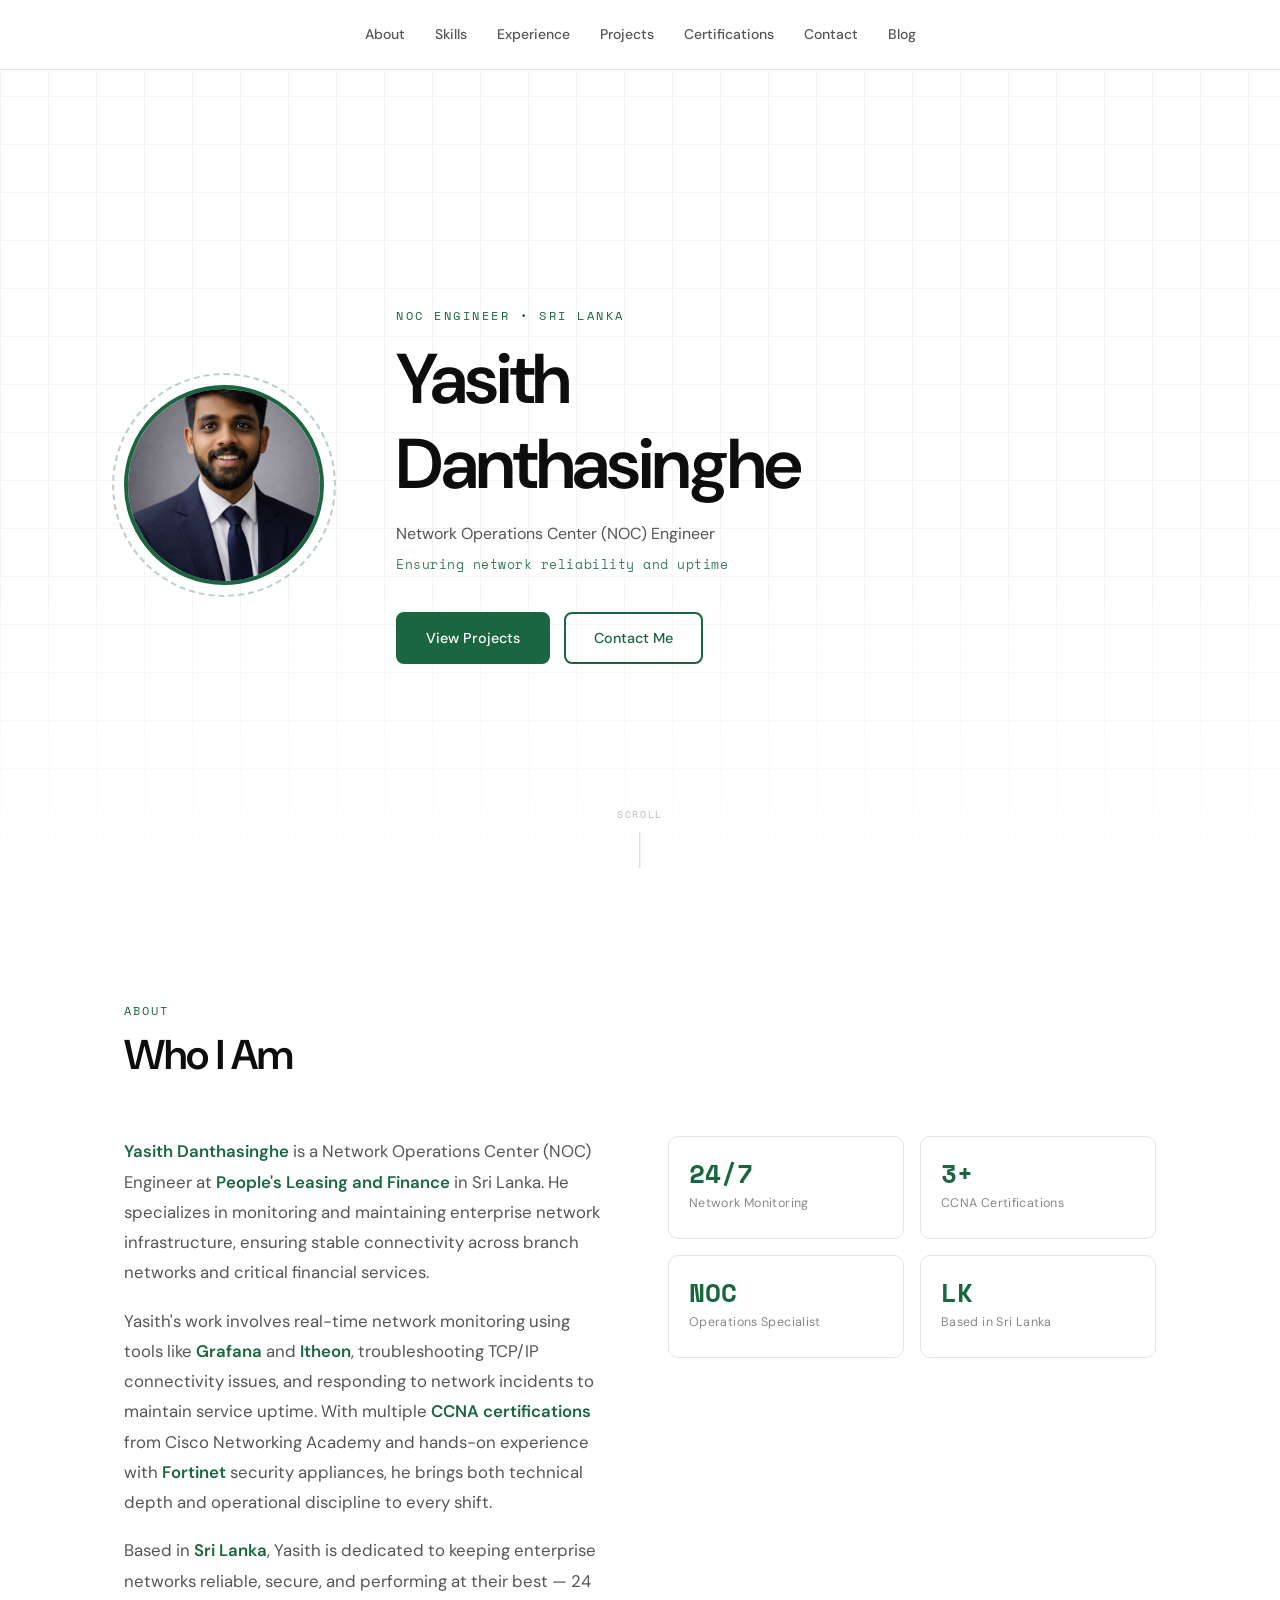
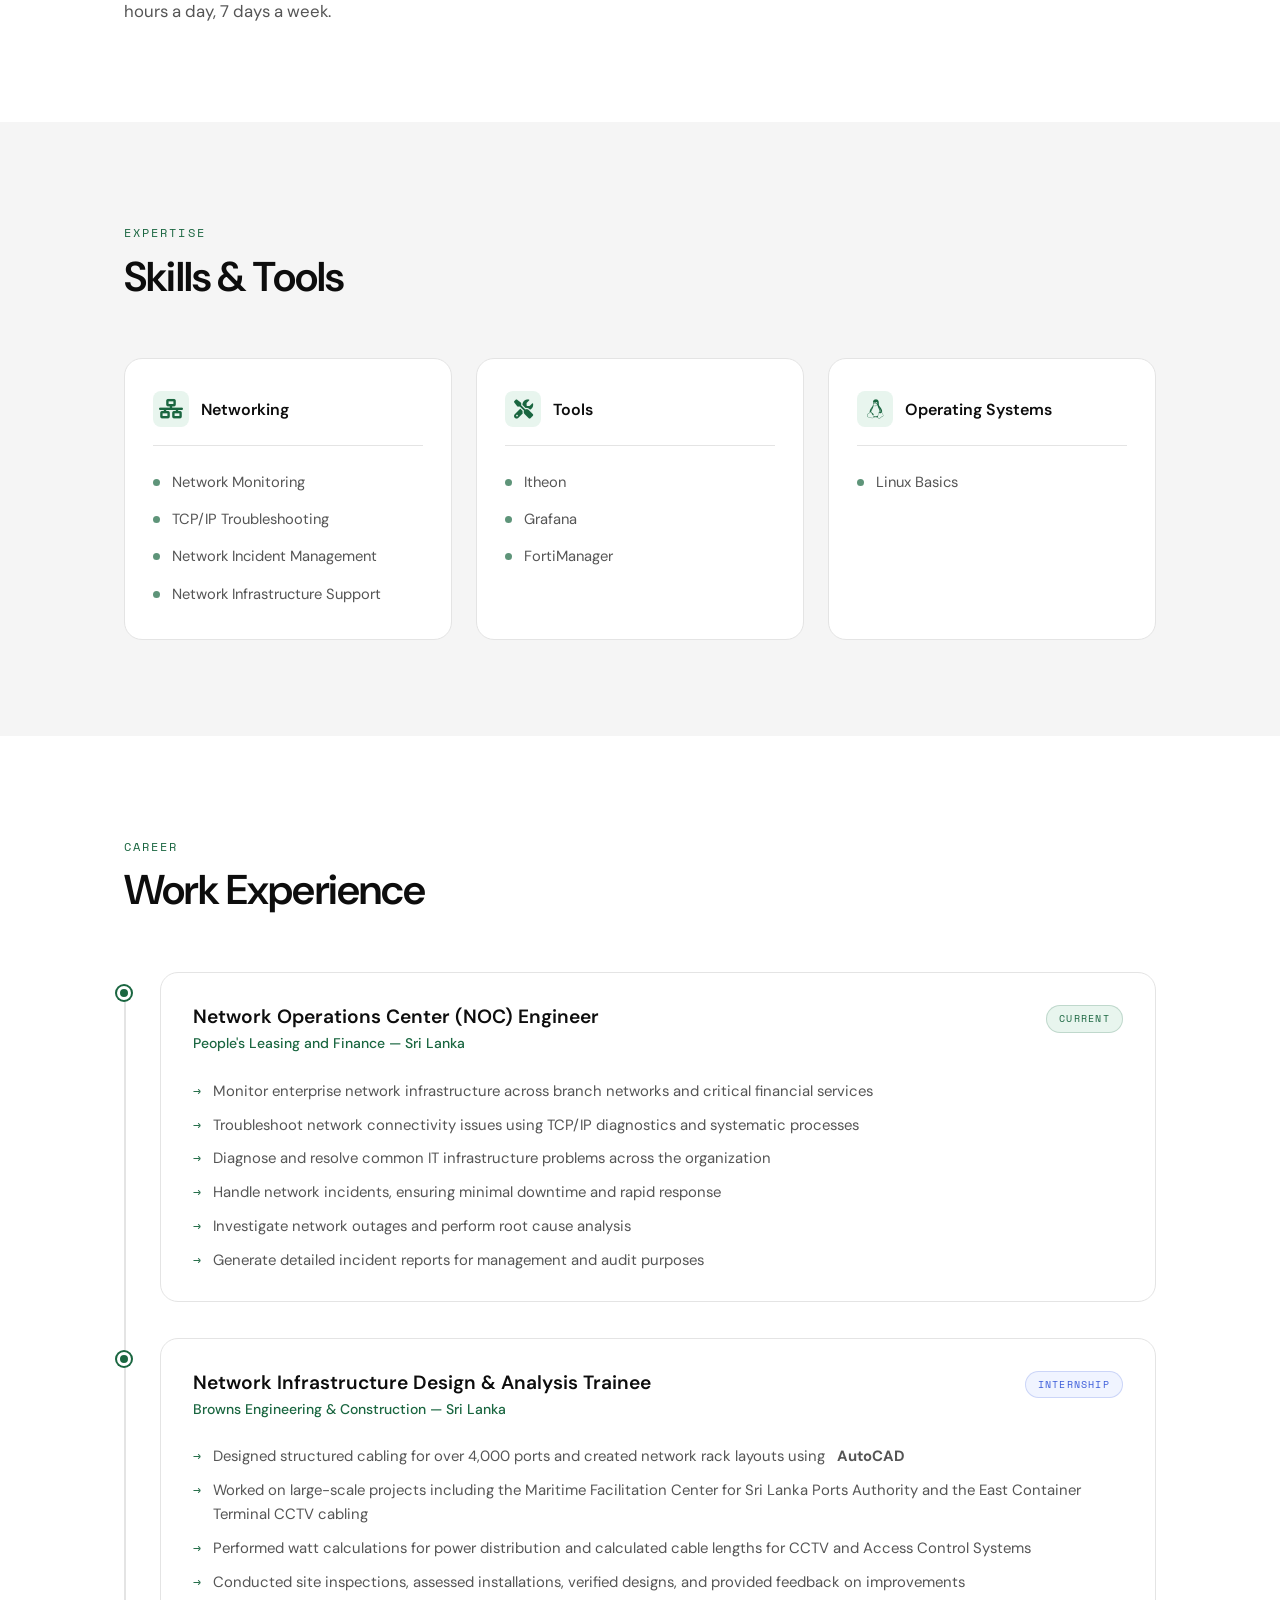
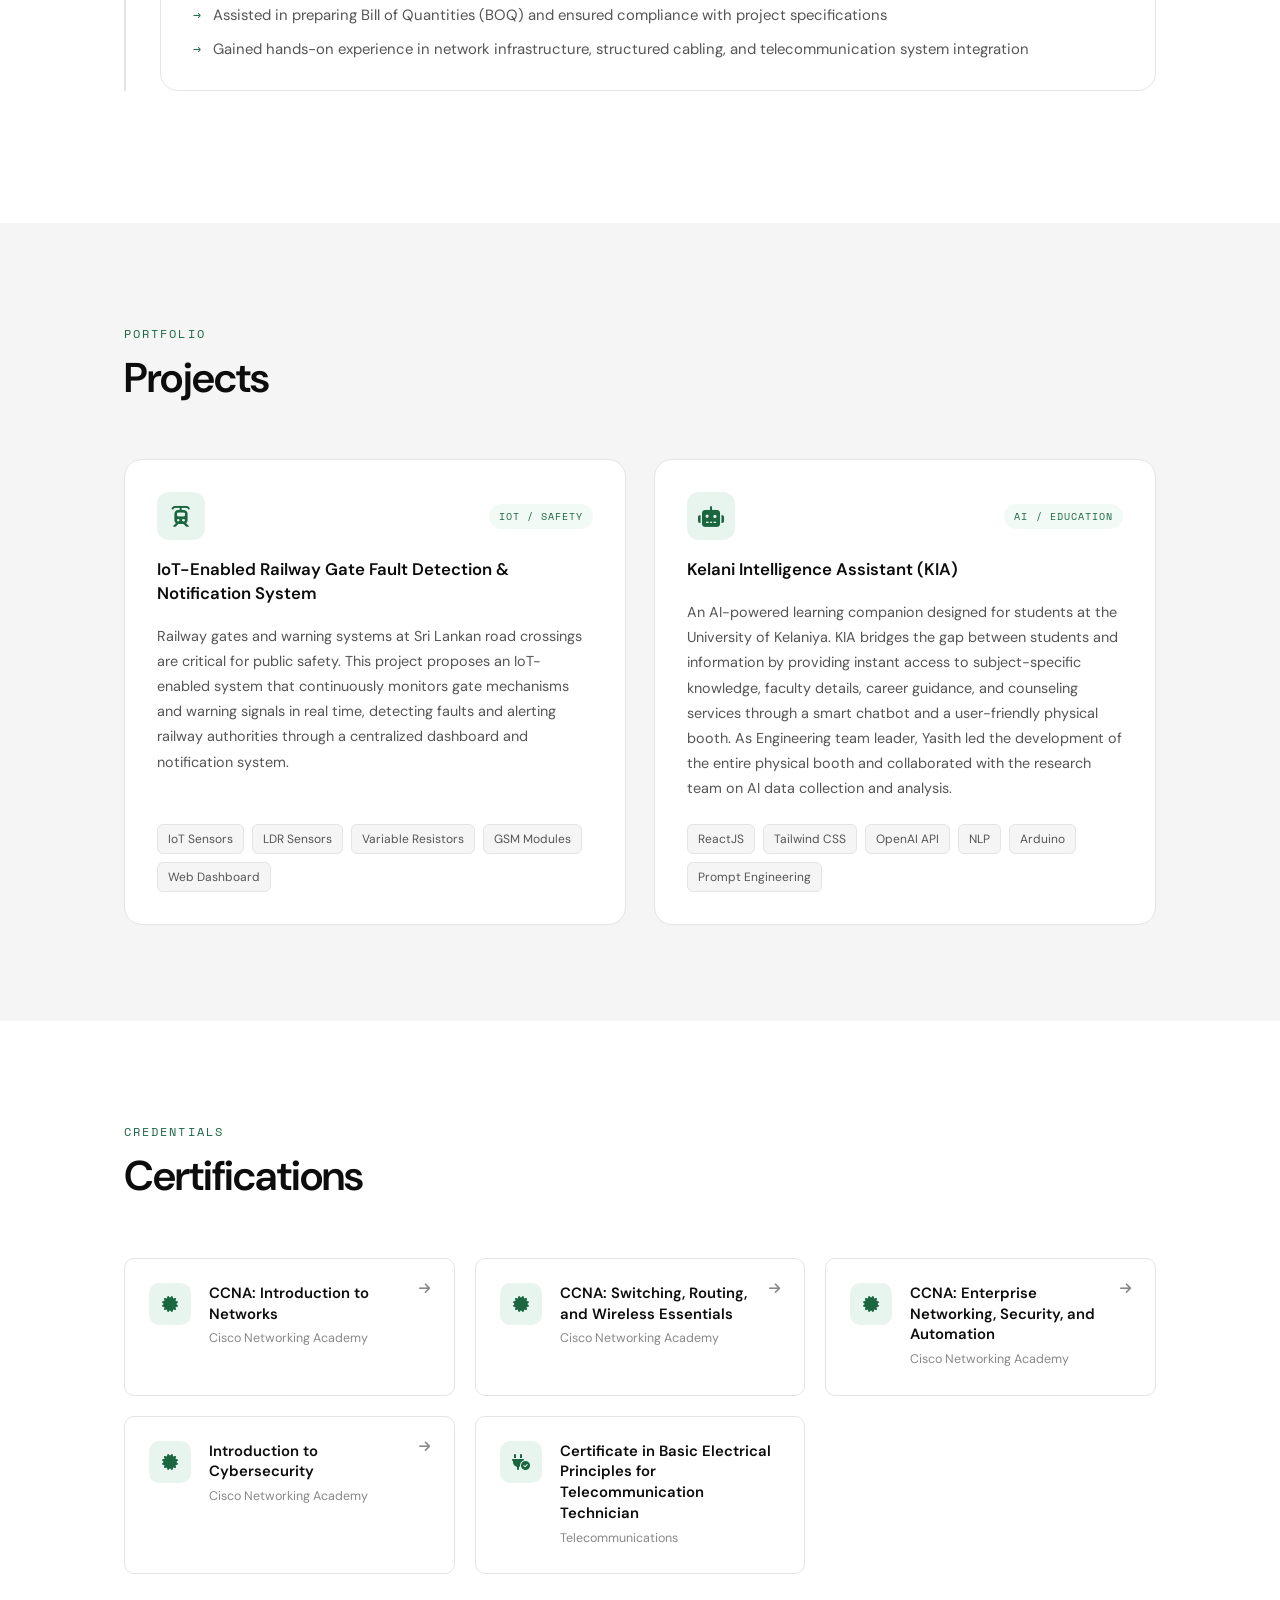
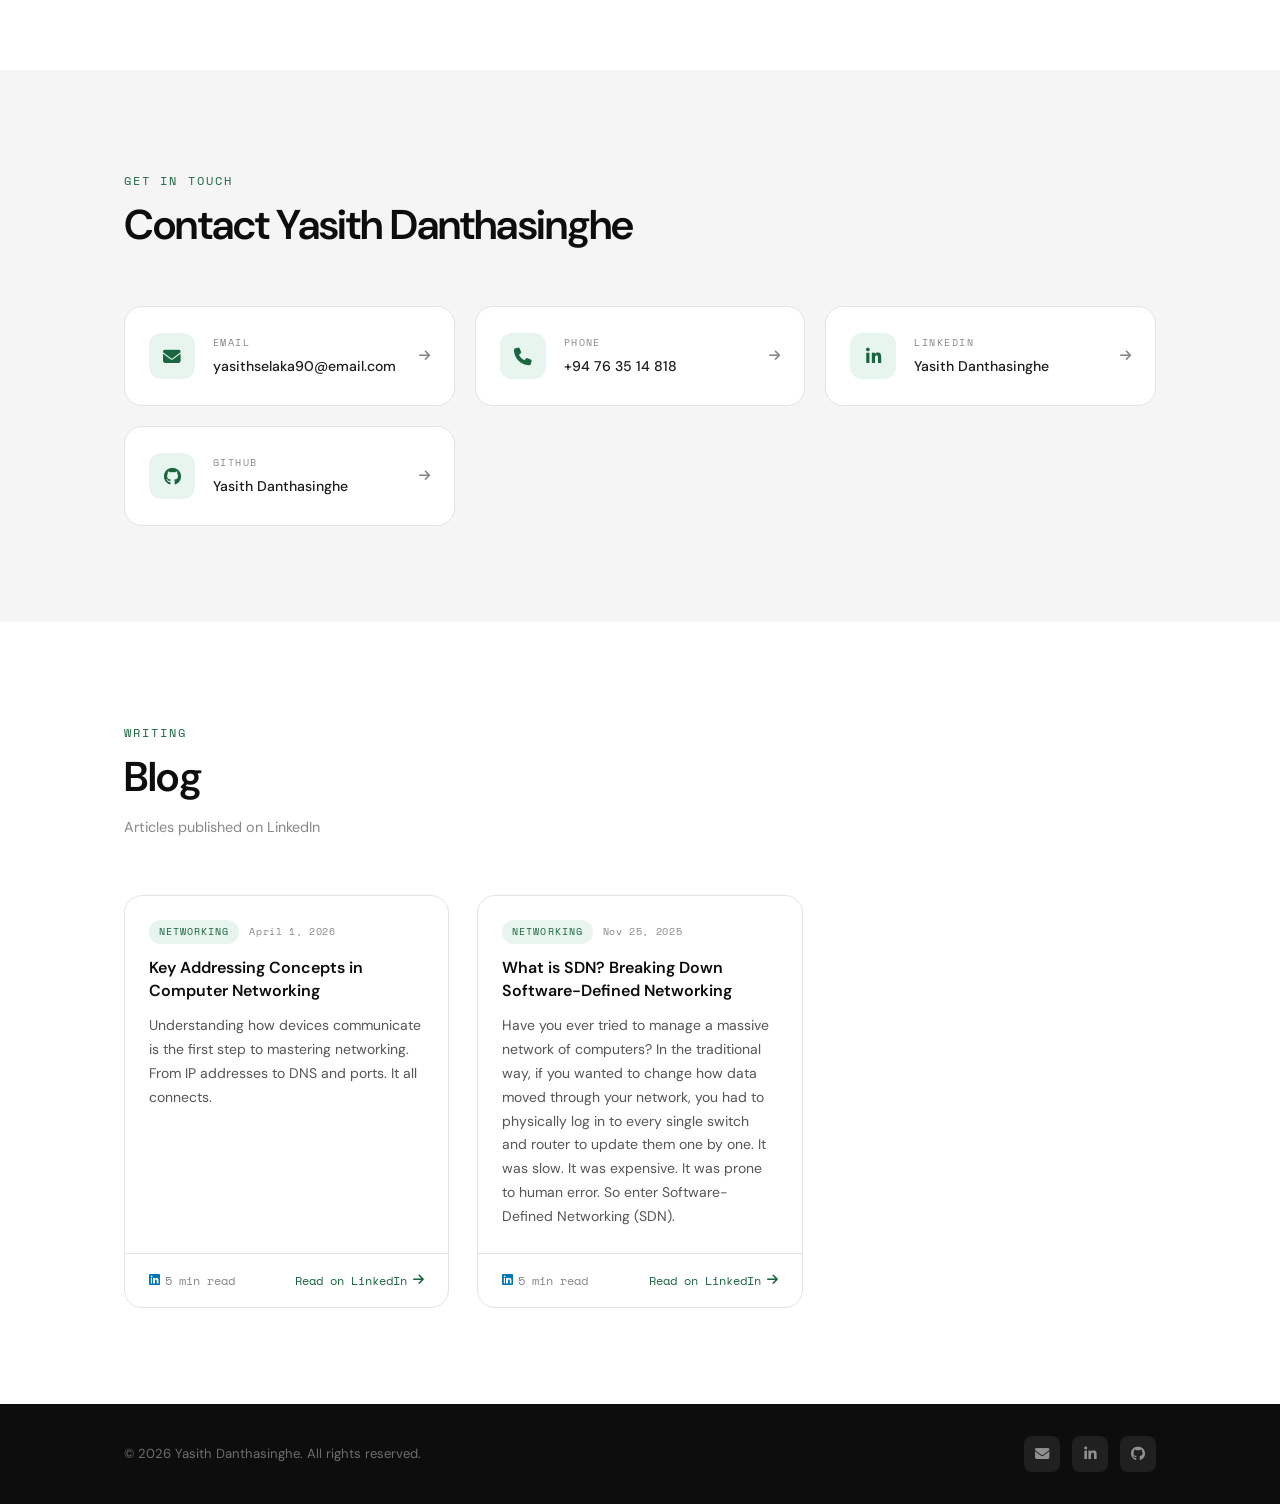
==== index.html @ 3c7b5439 "Replace 'Fortinet' with 'FortiManager' in skill list" ====
<!DOCTYPE html>
<html lang="en">
<head>
  <meta charset="UTF-8" />
  <meta name="viewport" content="width=device-width, initial-scale=1.0" />
  <meta name="google-site-verification" content="DJZF4s5Wu9-MizoAoPw1DQPqTlMhdCPsQecbFHJ7RY8" />

  <!-- ===================== PRIMARY SEO ===================== -->
  <title>Yasith Danthasinghe | NOC Engineer Sri Lanka | Network Operations Specialist</title>
  <meta name="description" content="Yasith Danthasinghe is a Network Operations Center (NOC) Engineer at People's Leasing and Finance, Sri Lanka. Specializing in network monitoring, TCP/IP troubleshooting, Fortinet, Grafana, and CCNA-certified infrastructure support." />
  <meta name="keywords" content="Yasith Danthasinghe, NOC Engineer Sri Lanka, Network Operations Center Engineer, Network Monitoring Sri Lanka, People's Leasing NOC, CCNA Engineer Sri Lanka, Yasith Selaka, Network Troubleshooting, Grafana Fortinet Engineer" />
  <meta name="author" content="Yasith Danthasinghe" />
  <meta name="robots" content="index, follow, max-snippet:-1, max-image-preview:large, max-video-preview:-1" />
  <meta name="googlebot" content="index, follow" />
  <meta name="geo.region" content="LK" />
  <meta name="geo.placename" content="Sri Lanka" />
  <meta name="language" content="English" />

  <!-- Canonical URL -->
  <link rel="canonical" href="https://yasithdanthasinghe.github.io/" />

  <!-- ===================== OPEN GRAPH ===================== -->
  <meta property="og:type" content="profile" />
  <meta property="og:title" content="Yasith Danthasinghe | NOC Engineer Sri Lanka" />
  <meta property="og:description" content="Portfolio of Yasith Danthasinghe — Network Operations Center Engineer at People's Leasing and Finance, Sri Lanka. CCNA certified, specializing in network monitoring, incident management, and infrastructure reliability." />
  <meta property="og:url" content="https://yasithdanthasinghe.github.io/" />
  <meta property="og:image" content="https://yasithdanthasinghe.github.io/preview.png" />
  <meta property="og:image:width" content="1200" />
  <meta property="og:image:height" content="630" />
  <meta property="og:image:alt" content="Yasith Danthasinghe - NOC Engineer Portfolio" />
  <meta property="og:site_name" content="Yasith Danthasinghe Portfolio" />
  <meta property="og:locale" content="en_US" />
  <meta property="profile:first_name" content="Yasith" />
  <meta property="profile:last_name" content="Danthasinghe" />

  <!-- ===================== TWITTER CARD ===================== -->
  <meta name="twitter:card" content="summary_large_image" />
  <meta name="twitter:title" content="Yasith Danthasinghe | NOC Engineer Sri Lanka" />
  <meta name="twitter:description" content="Network Operations Center Engineer at People's Leasing and Finance, Sri Lanka. CCNA certified. Specializing in network monitoring and infrastructure reliability." />
  <meta name="twitter:image" content="https://yasithdanthasinghe.github.io/preview.png" />

  <!-- ===================== STRUCTURED DATA (JSON-LD) ===================== -->
  <script type="application/ld+json">
  {
    "@context": "https://schema.org",
    "@type": "Person",
    "name": "Yasith Danthasinghe",
    "alternateName": "Yasith Selaka",
    "url": "https://yasithdanthasinghe.github.io/",
    "image": "https://yasithdanthasinghe.github.io/photo.jpg",
    "jobTitle": "Network Operations Center (NOC) Engineer",
    "worksFor": {
      "@type": "Organization",
      "name": "People's Leasing and Finance",
      "url": "https://www.plc.lk"
    },
    "alumniOf": {
      "@type": "Organization",
      "name": "Cisco Networking Academy"
    },
    "address": {
      "@type": "PostalAddress",
      "addressCountry": "LK",
      "addressRegion": "Sri Lanka"
    },
    "sameAs": [
      "https://linkedin.com/in/yasithdanthasinghe",
      "https://github.com/YasithDanthasinghe"
    ],
    "knowsAbout": [
      "Network Monitoring",
      "TCP/IP Troubleshooting",
      "Network Incident Management",
      "Network Infrastructure Support",
      "Grafana",
      "Fortinet",
      "Itheon",
      "Linux",
      "CCNA"
    ],
    "description": "Yasith Danthasinghe is a Network Operations Center (NOC) Engineer at People's Leasing and Finance in Sri Lanka, specializing in enterprise network monitoring, troubleshooting, and infrastructure reliability.",
    "email": "yasithselaka90@email.com"
  }
  </script>

  <script type="application/ld+json">
  {
    "@context": "https://schema.org",
    "@type": "WebSite",
    "name": "Yasith Danthasinghe | NOC Engineer",
    "url": "https://yasithdanthasinghe.github.io/",
    "description": "Personal portfolio of Yasith Danthasinghe, a Network Operations Center Engineer in Sri Lanka.",
    "author": {
      "@type": "Person",
      "name": "Yasith Danthasinghe"
    }
  }
  </script>

  <script type="application/ld+json">
  {
    "@context": "https://schema.org",
    "@type": "BreadcrumbList",
    "itemListElement": [
      { "@type": "ListItem", "position": 1, "name": "Home",    "item": "https://yasithdanthasinghe.github.io/" },
      { "@type": "ListItem", "position": 2, "name": "About",   "item": "https://yasithdanthasinghe.github.io/#about" },
      { "@type": "ListItem", "position": 3, "name": "Projects","item": "https://yasithdanthasinghe.github.io/#projects" },
      { "@type": "ListItem", "position": 4, "name": "Contact", "item": "https://yasithdanthasinghe.github.io/#contact" }
    ]
  }
  </script>

  <!-- Sitemap reference -->
  <link rel="sitemap" type="application/xml" href="/sitemap.xml" />

  <!-- Fonts -->
  <link rel="preconnect" href="https://fonts.googleapis.com" />
  <link rel="preconnect" href="https://fonts.gstatic.com" crossorigin />
  <link href="https://fonts.googleapis.com/css2?family=DM+Sans:wght@300;400;500;600&family=Space+Mono:wght@400;700&display=swap" rel="stylesheet" />

  <!-- Icons -->
  <link rel="stylesheet" href="https://cdnjs.cloudflare.com/ajax/libs/font-awesome/6.5.0/css/all.min.css" />

  <link rel="stylesheet" href="style.css" />
</head>
<body>

  <!-- ===== NAVIGATION ===== -->
  <header class="navbar" id="navbar" role="banner">
    <nav class="nav-container" aria-label="Main navigation">
      <button class="nav-toggle" id="navToggle" aria-label="Toggle navigation menu" aria-expanded="false">
        <span></span><span></span><span></span>
      </button>
      <ul class="nav-links" id="navLinks" role="list">
        <li><a href="#about">About</a></li>
        <li><a href="#skills">Skills</a></li>
        <li><a href="#experience">Experience</a></li>
        <li><a href="#projects">Projects</a></li>
        <li><a href="#certifications">Certifications</a></li>
        <li><a href="#contact">Contact</a></li>
        <li><a href="blog/index.html">Blog</a></li>
      </ul>
    </nav>
  </header>

  <main>

    <!-- ===== HERO SECTION ===== -->
    <section id="home" class="hero" aria-label="Introduction">
      <div class="hero-bg-grid" aria-hidden="true"></div>
      <div class="hero-container">
        <div class="hero-photo-wrap">
          <div class="hero-photo">
            <img src="image.jpg" alt="Yasith Danthasinghe NOC Engineer Sri Lanka" />
          </div>
          <div class="hero-photo-ring" aria-hidden="true"></div>
        </div>
        <div class="hero-content">
          <p class="hero-label">NOC Engineer &bull; Sri Lanka</p>
          <h1 class="hero-name">Yasith<br/>Danthasinghe</h1>
          <p class="hero-title">Network Operations Center (NOC) Engineer</p>
          <p class="hero-tagline">Ensuring network reliability and uptime</p>
          <div class="hero-actions">
            <a href="#projects" class="btn btn-primary">View Projects</a>
            <a href="#contact" class="btn btn-outline">Contact Me</a>
          </div>
        </div>
      </div>
      <div class="hero-scroll-hint" aria-hidden="true">
        <span>Scroll</span>
        <div class="scroll-line"></div>
      </div>
    </section>

    <!-- ===== ABOUT SECTION ===== -->
    <section id="about" class="section about" aria-labelledby="about-heading">
      <div class="container">
        <div class="section-header">
          <span class="section-label">About</span>
          <h2 id="about-heading">Who I Am</h2>
        </div>
        <div class="about-grid">
          <div class="about-text">
            <p>
              <strong>Yasith Danthasinghe</strong> is a Network Operations Center (NOC) Engineer at
              <strong>People's Leasing and Finance</strong> in Sri Lanka. He specializes in
              monitoring and maintaining enterprise network infrastructure, ensuring stable
              connectivity across branch networks and critical financial services.
            </p>
            <p>
              Yasith's work involves real-time network monitoring using tools like
              <strong>Grafana</strong> and <strong>Itheon</strong>, troubleshooting TCP/IP
              connectivity issues, and responding to network incidents to maintain service uptime.
              With multiple <strong>CCNA certifications</strong> from Cisco Networking Academy
              and hands-on experience with <strong>Fortinet</strong> security appliances,
              he brings both technical depth and operational discipline to every shift.
            </p>
            <p>
              Based in <strong>Sri Lanka</strong>, Yasith is dedicated to keeping enterprise
              networks reliable, secure, and performing at their best — 24 hours a day, 7 days a week.
            </p>
          </div>
          <div class="about-stats">
            <div class="stat-card">
              <span class="stat-num">24/7</span>
              <span class="stat-desc">Network Monitoring</span>
            </div>
            <div class="stat-card">
              <span class="stat-num">3+</span>
              <span class="stat-desc">CCNA Certifications</span>
            </div>
            <div class="stat-card">
              <span class="stat-num">NOC</span>
              <span class="stat-desc">Operations Specialist</span>
            </div>
            <div class="stat-card">
              <span class="stat-num">LK</span>
              <span class="stat-desc">Based in Sri Lanka</span>
            </div>
          </div>
        </div>
      </div>
    </section>

    <!-- ===== SKILLS SECTION ===== -->
    <section id="skills" class="section skills alt-bg" aria-labelledby="skills-heading">
      <div class="container">
        <div class="section-header">
          <span class="section-label">Expertise</span>
          <h2 id="skills-heading">Skills &amp; Tools</h2>
        </div>
        <div class="skills-grid">

          <div class="skill-category">
            <div class="skill-category-header">
              <i class="fa-solid fa-network-wired" aria-hidden="true"></i>
              <h3>Networking</h3>
            </div>
            <ul class="skill-list" role="list">
              <li class="skill-item"><span class="skill-dot"></span>Network Monitoring</li>
              <li class="skill-item"><span class="skill-dot"></span>TCP/IP Troubleshooting</li>
              <li class="skill-item"><span class="skill-dot"></span>Network Incident Management</li>
              <li class="skill-item"><span class="skill-dot"></span>Network Infrastructure Support</li>
            </ul>
          </div>

          <div class="skill-category">
            <div class="skill-category-header">
              <i class="fa-solid fa-screwdriver-wrench" aria-hidden="true"></i>
              <h3>Tools</h3>
            </div>
            <ul class="skill-list" role="list">
              <li class="skill-item"><span class="skill-dot"></span>Itheon</li>
              <li class="skill-item"><span class="skill-dot"></span>Grafana</li>
              <li class="skill-item"><span class="skill-dot"></span>FortiManager</li>
            </ul>
          </div>

          <div class="skill-category">
            <div class="skill-category-header">
              <i class="fa-brands fa-linux" aria-hidden="true"></i>
              <h3>Operating Systems</h3>
            </div>
            <ul class="skill-list" role="list">
              <li class="skill-item"><span class="skill-dot"></span>Linux Basics</li>
            </ul>
          </div>

        </div>
      </div>
    </section>

    <!-- ===== EXPERIENCE SECTION ===== -->
    <section id="experience" class="section experience" aria-labelledby="experience-heading">
      <div class="container">
        <div class="section-header">
          <span class="section-label">Career</span>
          <h2 id="experience-heading">Work Experience</h2>
        </div>
        <div class="timeline">
          <div class="timeline-item">
            <div class="timeline-marker" aria-hidden="true"></div>
            <div class="timeline-card">
              <div class="timeline-card-header">
                <div>
                  <h3 class="job-title">Network Operations Center (NOC) Engineer</h3>
                  <p class="job-company">People's Leasing and Finance &mdash; Sri Lanka</p>
                </div>
                <span class="job-badge">Current</span>
              </div>
              <ul class="job-responsibilities" role="list">
                <li>Monitor enterprise network infrastructure across branch networks and critical financial services</li>
                <li>Troubleshoot network connectivity issues using TCP/IP diagnostics and systematic processes</li>
                <li>Diagnose and resolve common IT infrastructure problems across the organization</li>
                <li>Handle network incidents, ensuring minimal downtime and rapid response</li>
                <li>Investigate network outages and perform root cause analysis</li>
                <li>Generate detailed incident reports for management and audit purposes</li>
              </ul>
            </div>
          </div>
          <div class="timeline-item">
            <div class="timeline-marker" aria-hidden="true"></div>
            <div class="timeline-card">
              <div class="timeline-card-header">
                <div>
                  <h3 class="job-title">Network Infrastructure Design &amp; Analysis Trainee</h3>
                  <p class="job-company">Browns Engineering &amp; Construction &mdash; Sri Lanka</p>
                </div>
                <span class="job-badge internship">Internship</span>
              </div>
              <ul class="job-responsibilities" role="list">
                <li>Designed structured cabling for over 4,000 ports and created network rack layouts using <strong>AutoCAD</strong></li>
                <li>Worked on large-scale projects including the Maritime Facilitation Center for Sri Lanka Ports Authority and the East Container Terminal CCTV cabling</li>
                <li>Performed watt calculations for power distribution and calculated cable lengths for CCTV and Access Control Systems</li>
                <li>Conducted site inspections, assessed installations, verified designs, and provided feedback on improvements</li>
                <li>Assisted in preparing Bill of Quantities (BOQ) and ensured compliance with project specifications</li>
                <li>Gained hands-on experience in network infrastructure, structured cabling, and telecommunication system integration</li>
              </ul>
            </div>
          </div>
        </div>
      </div>
    </section>

    <!-- ===== PROJECTS SECTION ===== -->
    <section id="projects" class="section projects alt-bg" aria-labelledby="projects-heading">
      <div class="container">
        <div class="section-header">
          <span class="section-label">Portfolio</span>
          <h2 id="projects-heading">Projects</h2>
        </div>
        <div class="projects-grid">
          <article class="project-card" itemscope itemtype="https://schema.org/SoftwareApplication">
            <div class="project-card-top">
              <div class="project-icon" aria-hidden="true">
                <i class="fa-solid fa-train-tram"></i>
              </div>
              <span class="project-tag">IoT / Safety</span>
            </div>
            <h3 class="project-title" itemprop="name">IoT-Enabled Railway Gate Fault Detection &amp; Notification System</h3>
            <p class="project-desc" itemprop="description">
              Railway gates and warning systems at Sri Lankan road crossings are critical for
              public safety. This project proposes an IoT-enabled system that continuously
              monitors gate mechanisms and warning signals in real time, detecting faults and
              alerting railway authorities through a centralized dashboard and notification system.
            </p>
            <div class="project-tech" aria-label="Technologies used">
              <span class="tech-tag">IoT Sensors</span>
              <span class="tech-tag">LDR Sensors</span>
              <span class="tech-tag">Variable Resistors</span>
              <span class="tech-tag">GSM Modules</span>
              <span class="tech-tag">Web Dashboard</span>
            </div>
          </article>
          <article class="project-card" itemscope itemtype="https://schema.org/SoftwareApplication">
            <div class="project-card-top">
              <div class="project-icon" aria-hidden="true">
                <i class="fa-solid fa-robot"></i>
              </div>
              <span class="project-tag">AI / Education</span>
            </div>
            <h3 class="project-title" itemprop="name">Kelani Intelligence Assistant (KIA)</h3>
            <p class="project-desc" itemprop="description">
              An AI-powered learning companion designed for students at the University of Kelaniya.
              KIA bridges the gap between students and information by providing instant access to
              subject-specific knowledge, faculty details, career guidance, and counseling services
              through a smart chatbot and a user-friendly physical booth. As Engineering team leader,
              Yasith led the development of the entire physical booth and collaborated with the
              research team on AI data collection and analysis.
            </p>
            <div class="project-tech" aria-label="Technologies used">
              <span class="tech-tag">ReactJS</span>
              <span class="tech-tag">Tailwind CSS</span>
              <span class="tech-tag">OpenAI API</span>
              <span class="tech-tag">NLP</span>
              <span class="tech-tag">Arduino</span>
              <span class="tech-tag">Prompt Engineering</span>
            </div>
          </article>
        </div>
      </div>
    </section>

    <!-- ===== CERTIFICATIONS SECTION ===== -->
    <section id="certifications" class="section certifications" aria-labelledby="certs-heading">
      <div class="container">
        <div class="section-header">
          <span class="section-label">Credentials</span>
          <h2 id="certs-heading">Certifications</h2>
        </div>
        <div class="certs-grid">

          <a href="https://www.credly.com/badges/f2543549-0c3b-4dbd-8846-5106a49dfde8/public_url"
             target="_blank" rel="noopener noreferrer"
             class="cert-card"
             aria-label="View CCNA Introduction to Networks certificate on Credly">
            <div class="cert-icon" aria-hidden="true"><i class="fa-solid fa-certificate"></i></div>
            <div class="cert-info">
              <h3>CCNA: Introduction to Networks</h3>
              <p>Cisco Networking Academy</p>
            </div>
            <i class="fa-solid fa-arrow-right contact-arrow" aria-hidden="true"></i>
          </a>

          <a href="https://www.credly.com/badges/aedc6b66-f7c6-40c9-975f-152af2fc146c/public_url"
             target="_blank" rel="noopener noreferrer"
             class="cert-card"
             aria-label="View CCNA Switching Routing certificate on Credly">
            <div class="cert-icon" aria-hidden="true"><i class="fa-solid fa-certificate"></i></div>
            <div class="cert-info">
              <h3>CCNA: Switching, Routing, and Wireless Essentials</h3>
              <p>Cisco Networking Academy</p>
            </div>
            <i class="fa-solid fa-arrow-right contact-arrow" aria-hidden="true"></i>
          </a>

          <a href="https://www.credly.com/badges/9c037777-85a6-4249-bcd4-5fec9af354f9/public_url"
             target="_blank" rel="noopener noreferrer"
             class="cert-card"
             aria-label="View CCNA Enterprise Networking certificate on Credly">
            <div class="cert-icon" aria-hidden="true"><i class="fa-solid fa-certificate"></i></div>
            <div class="cert-info">
              <h3>CCNA: Enterprise Networking, Security, and Automation</h3>
              <p>Cisco Networking Academy</p>
            </div>
            <i class="fa-solid fa-arrow-right contact-arrow" aria-hidden="true"></i>
          </a>

          <a href="https://www.credly.com/badges/5f605790-808b-4507-8ad5-f8ee63a536b7/public_url"
             target="_blank" rel="noopener noreferrer"
             class="cert-card"
             aria-label="View Introduction to Cybersecurity certificate on Credly">
            <div class="cert-icon" aria-hidden="true"><i class="fa-solid fa-certificate"></i></div>
            <div class="cert-info">
              <h3>Introduction to Cybersecurity</h3>
              <p>Cisco Networking Academy</p>
            </div>
            <i class="fa-solid fa-arrow-right contact-arrow" aria-hidden="true"></i>
          </a>

          <div class="cert-card">
            <div class="cert-icon" aria-hidden="true"><i class="fa-solid fa-plug-circle-check"></i></div>
            <div class="cert-info">
              <h3>Certificate in Basic Electrical Principles for Telecommunication Technician</h3>
              <p>Telecommunications</p>
            </div>
          </div>

        </div>
      </div>
    </section>

    <!-- ===== CONTACT SECTION ===== -->
    <section id="contact" class="section contact alt-bg" aria-labelledby="contact-heading">
      <div class="container">
        <div class="section-header">
          <span class="section-label">Get In Touch</span>
          <h2 id="contact-heading">Contact Yasith Danthasinghe</h2>
        </div>
        <div class="contact-grid">

          <a href="mailto:yasithselaka90@email.com" class="contact-card" aria-label="Send email to Yasith Danthasinghe">
            <div class="contact-icon" aria-hidden="true"><i class="fa-solid fa-envelope"></i></div>
            <div class="contact-info">
              <span class="contact-label">Email</span>
              <span class="contact-value">yasithselaka90@email.com</span>
            </div>
            <i class="fa-solid fa-arrow-right contact-arrow" aria-hidden="true"></i>
          </a>

          <a href="tel:+94763514818" class="contact-card" aria-label="Call Yasith Danthasinghe">
            <div class="contact-icon" aria-hidden="true"><i class="fa-solid fa-phone"></i></div>
            <div class="contact-info">
              <span class="contact-label">Phone</span>
              <span class="contact-value">+94 76 35 14 818</span>
            </div>
            <i class="fa-solid fa-arrow-right contact-arrow" aria-hidden="true"></i>
          </a>

          <a href="https://linkedin.com/in/yasithdanthasinghe" target="_blank" rel="noopener noreferrer" class="contact-card" aria-label="Yasith Danthasinghe on LinkedIn">
            <div class="contact-icon" aria-hidden="true"><i class="fa-brands fa-linkedin-in"></i></div>
            <div class="contact-info">
              <span class="contact-label">LinkedIn</span>
              <span class="contact-value">Yasith Danthasinghe</span>
            </div>
            <i class="fa-solid fa-arrow-right contact-arrow" aria-hidden="true"></i>
          </a>

          <a href="https://github.com/YasithDanthasinghe" target="_blank" rel="noopener noreferrer" class="contact-card" aria-label="Yasith Danthasinghe on GitHub">
            <div class="contact-icon" aria-hidden="true"><i class="fa-brands fa-github"></i></div>
            <div class="contact-info">
              <span class="contact-label">GitHub</span>
              <span class="contact-value">Yasith Danthasinghe</span>
            </div>
            <i class="fa-solid fa-arrow-right contact-arrow" aria-hidden="true"></i>
          </a>

        </div>
      </div>
    </section>

    <!-- ===== BLOG SECTION ===== -->
    <section id="blog" class="section blog" aria-labelledby="blog-heading">
      <div class="container">
        <div class="section-header">
          <span class="section-label">Writing</span>
          <h2 id="blog-heading">Blog</h2>
          <p style="margin-top:12px; color:var(--gray-400); font-size:0.9rem;">
            Articles published on LinkedIn
          </p>
        </div>
        <div class="blog-grid" id="blogGrid">
          <div class="blog-loading">
            <i class="fa-solid fa-spinner fa-spin"></i>
            <span>Loading articles...</span>
          </div>
        </div>
      </div>
    </section>

  </main>

  <!-- ===== FOOTER ===== -->
  <footer class="footer" role="contentinfo">
    <div class="footer-container">
      <p class="footer-copy">&copy; 2026 Yasith Danthasinghe. All rights reserved.</p>
      <div class="footer-socials" aria-label="Social media links">
        <a href="mailto:yasithselaka90@email.com" aria-label="Email Yasith"><i class="fa-solid fa-envelope"></i></a>
        <a href="https://linkedin.com/in/yasithdanthasinghe" target="_blank" rel="noopener noreferrer" aria-label="LinkedIn"><i class="fa-brands fa-linkedin-in"></i></a>
        <a href="https://github.com/YasithDanthasinghe" target="_blank" rel="noopener noreferrer" aria-label="GitHub"><i class="fa-brands fa-github"></i></a>
      </div>
    </div>
  </footer>

  <!-- ===== THIS IS THE CRITICAL LINE — DO NOT REMOVE ===== -->
  <script src="script.js"></script>

</body>
</html>
---- style.css ----
/* =============================================
   YASITH DANTHASINGHE — NOC ENGINEER PORTFOLIO
   style.css
   ============================================= */

/* ---- CSS Variables ---- */
:root {
  --green:        #1a6640;
  --green-mid:    #237a4d;
  --green-light:  #e8f5ee;
  --green-xlight: #f2faf5;
  --black:        #0d0d0d;
  --dark:         #1c1c1c;
  --gray-800:     #2e2e2e;
  --gray-600:     #555;
  --gray-400:     #888;
  --gray-200:     #e4e4e4;
  --gray-100:     #f5f5f5;
  --white:        #ffffff;

  --font-body:    'DM Sans', sans-serif;
  --font-mono:    'Space Mono', monospace;

  --nav-h:        70px;
  --radius:       10px;
  --radius-lg:    18px;
  --shadow-sm:    0 2px 10px rgba(0,0,0,.06);
  --shadow-md:    0 6px 28px rgba(0,0,0,.10);
  --shadow-lg:    0 16px 48px rgba(0,0,0,.14);
  --transition:   0.25s cubic-bezier(.4,0,.2,1);
}

/* ---- Reset ---- */
*, *::before, *::after { box-sizing: border-box; margin: 0; padding: 0; }
html { scroll-behavior: smooth; font-size: 16px; }
body {
  font-family: var(--font-body);
  color: var(--dark);
  background: var(--white);
  line-height: 1.7;
  -webkit-font-smoothing: antialiased;
}
img { max-width: 100%; display: block; }
a { text-decoration: none; color: inherit; }
ul { list-style: none; }
button { cursor: pointer; border: none; background: none; font-family: inherit; }

/* ---- Typography ---- */
h1, h2, h3 { line-height: 1.2; font-weight: 600; }
h1 { font-size: clamp(2.6rem, 6vw, 4.4rem); letter-spacing: -0.03em; }
h2 { font-size: clamp(1.8rem, 4vw, 2.6rem); letter-spacing: -0.02em; }
h3 { font-size: 1.1rem; font-weight: 600; }
p  { color: var(--gray-600); }

/* ---- Layout Helpers ---- */
.container {
  max-width: 1080px;
  margin: 0 auto;
  padding: 0 24px;
}

.section {
  padding: 96px 0;
}

.alt-bg {
  background: var(--gray-100);
}

.section-header {
  margin-bottom: 56px;
}

.section-label {
  display: inline-block;
  font-family: var(--font-mono);
  font-size: 0.72rem;
  letter-spacing: 0.18em;
  text-transform: uppercase;
  color: var(--green);
  margin-bottom: 10px;
}

.section-header h2 {
  color: var(--black);
}

/* ============================================
   NAVBAR
   ============================================ */
.navbar {
  position: fixed;
  top: 0; left: 0; right: 0;
  height: var(--nav-h);
  z-index: 1000;
  background: rgba(255,255,255,0.92);
  backdrop-filter: blur(12px);
  -webkit-backdrop-filter: blur(12px);
  border-bottom: 1px solid var(--gray-200);
  transition: box-shadow var(--transition);
}

.navbar.scrolled {
  box-shadow: var(--shadow-md);
}

.nav-container {
  max-width: 1080px;
  margin: 0 auto;
  padding: 0 24px;
  height: 100%;
  display: flex;
  align-items: center;
  justify-content: center;
}

.nav-logo {
  font-family: var(--font-mono);
  font-weight: 700;
  font-size: 1.15rem;
  color: var(--green);
  letter-spacing: 0.06em;
  transition: opacity var(--transition);
}
.nav-logo:hover { opacity: 0.7; }

.nav-links {
  display: flex;
  align-items: center;
  gap: 6px;
}

.nav-links a {
  font-size: 0.875rem;
  font-weight: 500;
  color: var(--gray-600);
  padding: 6px 12px;
  border-radius: 6px;
  transition: color var(--transition), background var(--transition);
  display: flex;
  align-items: center;
  gap: 6px;
}

.nav-links a:hover,
.nav-links a.active {
  color: var(--green);
  background: var(--green-light);
}

.nav-coming-soon {
  opacity: 0.65;
}

.badge {
  font-family: var(--font-mono);
  font-size: 0.6rem;
  padding: 2px 6px;
  border-radius: 20px;
  background: var(--green-light);
  color: var(--green);
  letter-spacing: 0.05em;
}

/* Hamburger */
.nav-toggle {
  display: none;
  flex-direction: column;
  gap: 5px;
  padding: 6px;
}
.nav-toggle span {
  display: block;
  width: 22px;
  height: 2px;
  background: var(--dark);
  border-radius: 2px;
  transition: transform var(--transition), opacity var(--transition);
}
.nav-toggle.open span:nth-child(1) { transform: translateY(7px) rotate(45deg); }
.nav-toggle.open span:nth-child(2) { opacity: 0; }
.nav-toggle.open span:nth-child(3) { transform: translateY(-7px) rotate(-45deg); }

/* ============================================
   HERO SECTION
   ============================================ */
.hero {
  min-height: 100vh;
  display: flex;
  align-items: center;
  justify-content: center;
  padding-top: var(--nav-h);
  position: relative;
  overflow: hidden;
  background: var(--white);
}

/* Subtle grid texture */
.hero-bg-grid {
  position: absolute;
  inset: 0;
  background-image:
    linear-gradient(var(--gray-200) 1px, transparent 1px),
    linear-gradient(90deg, var(--gray-200) 1px, transparent 1px);
  background-size: 48px 48px;
  opacity: 0.4;
  pointer-events: none;
}

/* Fade the grid at the bottom */
.hero-bg-grid::after {
  content: '';
  position: absolute;
  bottom: 0; left: 0; right: 0;
  height: 40%;
  background: linear-gradient(transparent, var(--white));
}

.hero-container {
  max-width: 1080px;
  width: 100%;
  margin: 0 auto;
  padding: 0 24px;
  display: flex;
  align-items: center;
  gap: 72px;
  position: relative;
  z-index: 1;
}

/* Photo */
.hero-photo-wrap {
  flex-shrink: 0;
  position: relative;
  width: 200px;
  height: 200px;
}

.hero-photo {
  width: 200px;
  height: 200px;
  border-radius: 50%;
  overflow: hidden;
  background: var(--green-light);
  border: 4px solid var(--green);
  display: flex;
  align-items: center;
  justify-content: center;
  position: relative;
  z-index: 1;
}

.hero-photo-placeholder {
  font-size: 5rem;
  color: var(--green);
  opacity: 0.45;
}

.hero-photo-ring {
  position: absolute;
  inset: -12px;
  border-radius: 50%;
  border: 2px dashed var(--green);
  opacity: 0.3;
  animation: spin 22s linear infinite;
}

@keyframes spin {
  to { transform: rotate(360deg); }
}

/* Content */
.hero-label {
  font-family: var(--font-mono);
  font-size: 0.72rem;
  letter-spacing: 0.22em;
  text-transform: uppercase;
  color: var(--green);
  margin-bottom: 12px;
}

.hero-name {
  color: var(--black);
  margin-bottom: 14px;
  font-weight: 600;
}

.hero-title {
  font-size: 1rem;
  color: var(--gray-600);
  margin-bottom: 6px;
}

.hero-tagline {
  font-family: var(--font-mono);
  font-size: 0.82rem;
  color: var(--green);
  letter-spacing: 0.04em;
  margin-bottom: 36px;
  opacity: 0.85;
}

.hero-actions {
  display: flex;
  gap: 14px;
  flex-wrap: wrap;
}

/* Buttons */
.btn {
  display: inline-flex;
  align-items: center;
  gap: 8px;
  padding: 12px 28px;
  border-radius: 8px;
  font-size: 0.9rem;
  font-weight: 500;
  font-family: var(--font-body);
  transition: all var(--transition);
  cursor: pointer;
  white-space: nowrap;
}

.btn-primary {
  background: var(--green);
  color: var(--white);
  border: 2px solid var(--green);
}
.btn-primary:hover {
  background: var(--green-mid);
  border-color: var(--green-mid);
  transform: translateY(-2px);
  box-shadow: 0 8px 24px rgba(26,102,64,.22);
}

.btn-outline {
  background: transparent;
  color: var(--green);
  border: 2px solid var(--green);
}
.btn-outline:hover {
  background: var(--green-light);
  transform: translateY(-2px);
}

/* Scroll hint */
.hero-scroll-hint {
  position: absolute;
  bottom: 32px;
  left: 50%;
  transform: translateX(-50%);
  display: flex;
  flex-direction: column;
  align-items: center;
  gap: 8px;
  opacity: 0.4;
  font-family: var(--font-mono);
  font-size: 0.65rem;
  letter-spacing: 0.15em;
  text-transform: uppercase;
  color: var(--gray-600);
}

.scroll-line {
  width: 1px;
  height: 36px;
  background: var(--gray-400);
  animation: scrollBob 2s ease-in-out infinite;
}

@keyframes scrollBob {
  0%, 100% { transform: scaleY(1); opacity: 0.4; }
  50%       { transform: scaleY(1.5); opacity: 1; }
}

/* ============================================
   ABOUT SECTION
   ============================================ */
.about-grid {
  display: grid;
  grid-template-columns: 1fr 1fr;
  gap: 56px;
  align-items: start;
}

.about-text p {
  font-size: 1.05rem;
  line-height: 1.8;
  margin-bottom: 18px;
  color: var(--gray-600);
}

.about-text p:last-child { margin-bottom: 0; }

.about-text strong {
  color: var(--green);
  font-weight: 600;
}

.about-stats {
  display: grid;
  grid-template-columns: 1fr 1fr;
  gap: 16px;
}

.stat-card {
  background: var(--white);
  border: 1px solid var(--gray-200);
  border-radius: var(--radius);
  padding: 24px 20px;
  display: flex;
  flex-direction: column;
  gap: 6px;
  transition: box-shadow var(--transition), border-color var(--transition);
}

.stat-card:hover {
  box-shadow: var(--shadow-md);
  border-color: var(--green);
}

.stat-num {
  font-family: var(--font-mono);
  font-size: 1.6rem;
  font-weight: 700;
  color: var(--green);
  line-height: 1;
}

.stat-desc {
  font-size: 0.78rem;
  color: var(--gray-400);
  letter-spacing: 0.03em;
}

/* ============================================
   SKILLS SECTION
   ============================================ */
.skills-grid {
  display: grid;
  grid-template-columns: repeat(3, 1fr);
  gap: 24px;
}

.skill-category {
  background: var(--white);
  border: 1px solid var(--gray-200);
  border-radius: var(--radius-lg);
  padding: 32px 28px;
  transition: box-shadow var(--transition), border-color var(--transition), transform var(--transition);
}

.skill-category:hover {
  box-shadow: var(--shadow-md);
  border-color: var(--green);
  transform: translateY(-4px);
}

.skill-category-header {
  display: flex;
  align-items: center;
  gap: 12px;
  margin-bottom: 24px;
  padding-bottom: 18px;
  border-bottom: 1px solid var(--gray-200);
}

.skill-category-header i {
  font-size: 1.2rem;
  color: var(--green);
  width: 36px;
  height: 36px;
  display: flex;
  align-items: center;
  justify-content: center;
  background: var(--green-light);
  border-radius: 8px;
}

.skill-category-header h3 {
  color: var(--black);
  font-size: 1rem;
}

.skill-list {
  display: flex;
  flex-direction: column;
  gap: 12px;
}

.skill-item {
  display: flex;
  align-items: center;
  gap: 12px;
  font-size: 0.92rem;
  color: var(--gray-600);
}

.skill-dot {
  width: 7px;
  height: 7px;
  border-radius: 50%;
  background: var(--green);
  flex-shrink: 0;
  opacity: 0.7;
}

/* ============================================
   EXPERIENCE SECTION
   ============================================ */
.timeline {
  position: relative;
  padding-left: 36px;
}

.timeline::before {
  content: '';
  position: absolute;
  left: 0;
  top: 12px;
  bottom: 0;
  width: 2px;
  background: var(--gray-200);
}

.timeline-item {
  position: relative;
  margin-bottom: 36px;
}

.timeline-marker {
  position: absolute;
  left: -43px;
  top: 14px;
  width: 14px;
  height: 14px;
  border-radius: 50%;
  background: var(--green);
  border: 3px solid var(--white);
  box-shadow: 0 0 0 2px var(--green);
}

.timeline-card {
  background: var(--white);
  border: 1px solid var(--gray-200);
  border-radius: var(--radius-lg);
  padding: 32px 32px 28px;
  transition: box-shadow var(--transition);
}

.timeline-card:hover {
  box-shadow: var(--shadow-md);
}

.timeline-card-header {
  display: flex;
  align-items: flex-start;
  justify-content: space-between;
  gap: 16px;
  margin-bottom: 24px;
}

.job-title {
  font-size: 1.2rem;
  color: var(--black);
  margin-bottom: 4px;
}

.job-company {
  font-size: 0.875rem;
  color: var(--green);
  font-weight: 500;
}

.job-badge {
  flex-shrink: 0;
  font-family: var(--font-mono);
  font-size: 0.65rem;
  letter-spacing: 0.12em;
  text-transform: uppercase;
  padding: 4px 12px;
  background: var(--green-light);
  color: var(--green);
  border-radius: 20px;
  border: 1px solid rgba(26,102,64,.2);
}

.job-responsibilities {
  display: flex;
  flex-direction: column;
  gap: 10px;
}

.job-responsibilities li {
  display: flex;
  gap: 12px;
  align-items: flex-start;
  font-size: 0.93rem;
  color: var(--gray-600);
  line-height: 1.6;
}

.job-responsibilities li::before {
  content: '→';
  color: var(--green);
  font-size: 0.8rem;
  flex-shrink: 0;
  margin-top: 2px;
  font-family: var(--font-mono);
}

/* Internship badge style */
.job-badge.internship {
  background: #f0f4ff;
  color: #3a5bd9;
  border-color: rgba(58,91,217,.2);
}

/* ============================================
   PROJECTS SECTION
   ============================================ */
.projects-grid {
  display: grid;
  grid-template-columns: repeat(auto-fill, minmax(340px, 1fr));
  gap: 28px;
}

.project-card {
  background: var(--white);
  border: 1px solid var(--gray-200);
  border-radius: var(--radius-lg);
  padding: 32px;
  display: flex;
  flex-direction: column;
  gap: 18px;
  transition: box-shadow var(--transition), transform var(--transition), border-color var(--transition);
}

.project-card:hover {
  box-shadow: var(--shadow-lg);
  transform: translateY(-6px);
  border-color: var(--green);
}

.project-card-top {
  display: flex;
  align-items: center;
  justify-content: space-between;
}

.project-icon {
  width: 48px;
  height: 48px;
  background: var(--green-light);
  border-radius: 12px;
  display: flex;
  align-items: center;
  justify-content: center;
  color: var(--green);
  font-size: 1.3rem;
}

.project-tag {
  font-family: var(--font-mono);
  font-size: 0.65rem;
  letter-spacing: 0.1em;
  text-transform: uppercase;
  padding: 4px 10px;
  background: var(--green-xlight);
  color: var(--green);
  border-radius: 20px;
}

.project-title {
  font-size: 1.05rem;
  color: var(--black);
  line-height: 1.4;
}

.project-desc {
  font-size: 0.9rem;
  line-height: 1.75;
  color: var(--gray-600);
  flex: 1;
}

.project-tech {
  display: flex;
  flex-wrap: wrap;
  gap: 8px;
  margin-top: 4px;
}

.tech-tag {
  font-size: 0.75rem;
  padding: 4px 10px;
  background: var(--gray-100);
  color: var(--gray-600);
  border-radius: 6px;
  border: 1px solid var(--gray-200);
  transition: background var(--transition), color var(--transition);
}

.project-card:hover .tech-tag {
  background: var(--green-light);
  color: var(--green);
  border-color: rgba(26,102,64,.2);
}

/* ============================================
   CERTIFICATIONS SECTION
   ============================================ */
.certs-grid {
  display: grid;
  grid-template-columns: repeat(auto-fill, minmax(300px, 1fr));
  gap: 20px;
}

.cert-card {
  background: var(--white);
  border: 1px solid var(--gray-200);
  border-radius: var(--radius);
  padding: 24px 24px;
  display: flex;
  cursor: pointer;
  align-items: flex-start;
  gap: 18px;
  transition: box-shadow var(--transition), border-color var(--transition), transform var(--transition);
}

.cert-card:hover {
  box-shadow: var(--shadow-md);
  border-color: var(--green);
  transform: translateY(-3px);
}

.cert-icon {
  width: 42px;
  height: 42px;
  background: var(--green-light);
  border-radius: 10px;
  display: flex;
  align-items: center;
  justify-content: center;
  color: var(--green);
  font-size: 1rem;
  flex-shrink: 0;
}

.cert-info h3 {
  font-size: 0.93rem;
  color: var(--black);
  margin-bottom: 4px;
  line-height: 1.4;
  font-weight: 600;
}

.cert-info p {
  font-size: 0.78rem;
  color: var(--gray-400);
}

/* ============================================
   CONTACT SECTION
   ============================================ */
.contact-grid {
  display: grid;
  grid-template-columns: repeat(auto-fill, minmax(280px, 1fr));
  gap: 20px;
}

.contact-card {
  background: var(--white);
  border: 1px solid var(--gray-200);
  border-radius: var(--radius-lg);
  padding: 26px 24px;
  display: flex;
  align-items: center;
  gap: 18px;
  transition: box-shadow var(--transition), border-color var(--transition), transform var(--transition);
}

.contact-card:hover {
  box-shadow: var(--shadow-md);
  border-color: var(--green);
  transform: translateY(-3px);
}

.contact-icon {
  width: 46px;
  height: 46px;
  background: var(--green-light);
  border-radius: 12px;
  display: flex;
  align-items: center;
  justify-content: center;
  color: var(--green);
  font-size: 1.1rem;
  flex-shrink: 0;
  transition: background var(--transition);
}

.contact-card:hover .contact-icon {
  background: var(--green);
  color: var(--white);
}

.contact-info {
  flex: 1;
  display: flex;
  flex-direction: column;
  gap: 3px;
  min-width: 0;
}

.contact-label {
  font-family: var(--font-mono);
  font-size: 0.65rem;
  letter-spacing: 0.14em;
  text-transform: uppercase;
  color: var(--gray-400);
}

.contact-value {
  font-size: 0.88rem;
  color: var(--dark);
  font-weight: 500;
  white-space: nowrap;
  overflow: hidden;
  text-overflow: ellipsis;
}

.contact-arrow {
  color: var(--gray-400);
  font-size: 0.8rem;
  flex-shrink: 0;
  transition: color var(--transition), transform var(--transition);
}

.contact-card:hover .contact-arrow {
  color: var(--green);
  transform: translateX(4px);
}

/* ============================================
   BLOG SECTION
   ============================================ */
.blog-grid {
  display: grid;
  grid-template-columns: repeat(auto-fill, minmax(320px, 1fr));
  gap: 28px;
}

.blog-loading {
  grid-column: 1 / -1;
  display: flex;
  align-items: center;
  justify-content: center;
  gap: 12px;
  padding: 64px 0;
  color: var(--gray-400);
  font-size: 0.9rem;
}

.blog-card {
  background: var(--white);
  border: 1px solid var(--gray-200);
  border-radius: var(--radius-lg);
  overflow: hidden;
  display: flex;
  flex-direction: column;
  text-decoration: none;
  color: inherit;
  transition: box-shadow var(--transition), transform var(--transition), border-color var(--transition);
}

.blog-card:hover {
  box-shadow: var(--shadow-lg);
  transform: translateY(-6px);
  border-color: var(--green);
}

.blog-card-cover {
  width: 100%;
  height: 180px;
  object-fit: cover;
  display: block;
  background: var(--green-light);
}

.blog-card-cover-placeholder {
  width: 100%;
  height: 180px;
  background: var(--green-xlight);
  display: flex;
  align-items: center;
  justify-content: center;
  color: var(--green);
  font-size: 2rem;
  opacity: 0.4;
}

.blog-card-body {
  padding: 24px;
  display: flex;
  flex-direction: column;
  gap: 12px;
  flex: 1;
}

.blog-card-meta {
  display: flex;
  align-items: center;
  gap: 10px;
  flex-wrap: wrap;
}

.blog-card-tag {
  font-family: var(--font-mono);
  font-size: 0.65rem;
  letter-spacing: 0.1em;
  text-transform: uppercase;
  padding: 3px 10px;
  background: var(--green-light);
  color: var(--green);
  border-radius: 20px;
}

.blog-card-date {
  font-family: var(--font-mono);
  font-size: 0.65rem;
  color: var(--gray-400);
  letter-spacing: 0.06em;
}

.blog-card-title {
  font-size: 1rem;
  color: var(--black);
  line-height: 1.45;
  font-weight: 600;
}

.blog-card-summary {
  font-size: 0.875rem;
  color: var(--gray-600);
  line-height: 1.7;
  flex: 1;
}

.blog-card-footer {
  display: flex;
  align-items: center;
  justify-content: space-between;
  padding: 16px 24px;
  border-top: 1px solid var(--gray-200);
  font-size: 0.78rem;
  color: var(--gray-400);
  font-family: var(--font-mono);
}

.blog-card-read {
  display: flex;
  align-items: center;
  gap: 6px;
  color: var(--green);
  font-weight: 500;
  font-size: 0.78rem;
  transition: gap var(--transition);
}

.blog-card:hover .blog-card-read {
  gap: 10px;
}

.blog-linkedin-badge {
  display: flex;
  align-items: center;
  gap: 5px;
  color: var(--gray-400);
}

.blog-linkedin-badge i {
  color: #0077b5;
}

/* ============================================
   FOOTER
   ============================================ */
.footer {
  background: var(--black);
  padding: 32px 0;
}

.footer-container {
  max-width: 1080px;
  margin: 0 auto;
  padding: 0 24px;
  display: flex;
  align-items: center;
  justify-content: space-between;
  flex-wrap: wrap;
  gap: 16px;
}

.footer-copy {
  font-size: 0.82rem;
  color: rgba(255,255,255,.4);
}

.footer-socials {
  display: flex;
  gap: 12px;
}

.footer-socials a {
  width: 36px;
  height: 36px;
  border-radius: 8px;
  background: rgba(255,255,255,.08);
  display: flex;
  align-items: center;
  justify-content: center;
  color: rgba(255,255,255,.5);
  font-size: 0.9rem;
  transition: background var(--transition), color var(--transition);
}

.footer-socials a:hover {
  background: var(--green);
  color: var(--white);
}

/* ============================================
   ANIMATIONS — Fade-in on scroll
   ============================================ */
.fade-in {
  opacity: 0;
  transform: translateY(22px);
  transition: opacity 0.55s ease, transform 0.55s ease;
}

.fade-in.visible {
  opacity: 1;
  transform: translateY(0);
}

/* ============================================
   RESPONSIVE — Tablet (≤ 900px)
   ============================================ */
@media (max-width: 900px) {
  .hero-container {
    flex-direction: column;
    text-align: center;
    gap: 40px;
    padding-top: 32px;
  }

  .hero-actions {
    justify-content: center;
  }

  .about-grid {
    grid-template-columns: 1fr;
    gap: 36px;
  }

  .skills-grid {
    grid-template-columns: 1fr 1fr;
  }

  .nav-links {
    display: none;
    position: absolute;
    top: var(--nav-h);
    left: 0; right: 0;
    background: var(--white);
    flex-direction: column;
    padding: 16px 24px 24px;
    border-bottom: 1px solid var(--gray-200);
    box-shadow: var(--shadow-md);
    align-items: flex-start;
    gap: 4px;
  }

  .nav-links.open {
    display: flex;
  }

  .nav-toggle {
    display: flex;
  }
}

/* ============================================
   RESPONSIVE — Mobile (≤ 600px)
   ============================================ */
@media (max-width: 600px) {
  .section { padding: 72px 0; }

  .skills-grid {
    grid-template-columns: 1fr;
  }

  .about-stats {
    grid-template-columns: 1fr 1fr;
  }

  .timeline {
    padding-left: 24px;
  }

  .timeline-marker {
    left: -32px;
  }

  .timeline-card {
    padding: 24px 20px;
  }

  .timeline-card-header {
    flex-direction: column;
  }

  .hero-photo-wrap {
    width: 160px;
    height: 160px;
  }

  .hero-photo {
    width: 160px;
    height: 160px;
  }

  .projects-grid {
    grid-template-columns: 1fr;
  }

  .certs-grid {
    grid-template-columns: 1fr;
  }

  .contact-grid {
    grid-template-columns: 1fr;
  }

  .footer-container {
    flex-direction: column;
    align-items: center;
    text-align: center;
  }
}

/* ============================================
   FOCUS / ACCESSIBILITY
   ============================================ */
:focus-visible {
  outline: 2px solid var(--green);
  outline-offset: 3px;
  border-radius: 4px;
}

/* Print */
@media print {
  .navbar, .hero-scroll-hint { display: none; }
  .section { padding: 36px 0; }
}

/* ============================================
   BLOG SECTION — LinkedIn Cards
   ============================================ */

.blog-grid {
  display: grid;
  grid-template-columns: repeat(auto-fill, minmax(320px, 1fr));
  gap: 28px;
}
.blog-loading {
  grid-column: 1 / -1;
  display: flex;
  align-items: center;
  justify-content: center;
  gap: 12px;
  padding: 64px 0;
  color: var(--gray-400);
  font-size: 0.9rem;
}
.blog-card {
  background: var(--white);
  border: 1px solid var(--gray-200);
  border-radius: var(--radius-lg);
  overflow: hidden;
  display: flex;
  flex-direction: column;
  text-decoration: none;
  color: inherit;
  transition: box-shadow var(--transition), transform var(--transition), border-color var(--transition);
}
.blog-card:hover {
  box-shadow: var(--shadow-lg);
  transform: translateY(-6px);
  border-color: var(--green);
}
.blog-card-cover-placeholder {
  width: 100%;
  height: 180px;
  background: var(--green-xlight);
  display: flex;
  align-items: center;
  justify-content: center;
  color: var(--green);
  font-size: 2.5rem;
  opacity: 0.4;
}
.blog-card-body {
  padding: 24px;
  display: flex;
  flex-direction: column;
  gap: 12px;
  flex: 1;
}
.blog-card-meta {
  display: flex;
  align-items: center;
  gap: 10px;
}
.blog-card-tag {
  font-family: var(--font-mono);
  font-size: 0.65rem;
  letter-spacing: 0.1em;
  text-transform: uppercase;
  padding: 3px 10px;
  background: var(--green-light);
  color: var(--green);
  border-radius: 20px;
}
.blog-card-date {
  font-family: var(--font-mono);
  font-size: 0.65rem;
  color: var(--gray-400);
}
.blog-card-title {
  font-size: 1rem;
  color: var(--black);
  line-height: 1.45;
  font-weight: 600;
}
.blog-card-summary {
  font-size: 0.875rem;
  color: var(--gray-600);
  line-height: 1.7;
  flex: 1;
}
.blog-card-footer {
  display: flex;
  align-items: center;
  justify-content: space-between;
  padding: 16px 24px;
  border-top: 1px solid var(--gray-200);
  font-size: 0.78rem;
  font-family: var(--font-mono);
}
.blog-card-read {
  display: flex;
  align-items: center;
  gap: 6px;
  color: var(--green);
  font-weight: 500;
  transition: gap var(--transition);
}
.blog-card:hover .blog-card-read { gap: 10px; }
.blog-linkedin-badge {
  display: flex;
  align-items: center;
  gap: 5px;
  color: var(--gray-400);
}
.blog-linkedin-badge i { color: #0077b5; }
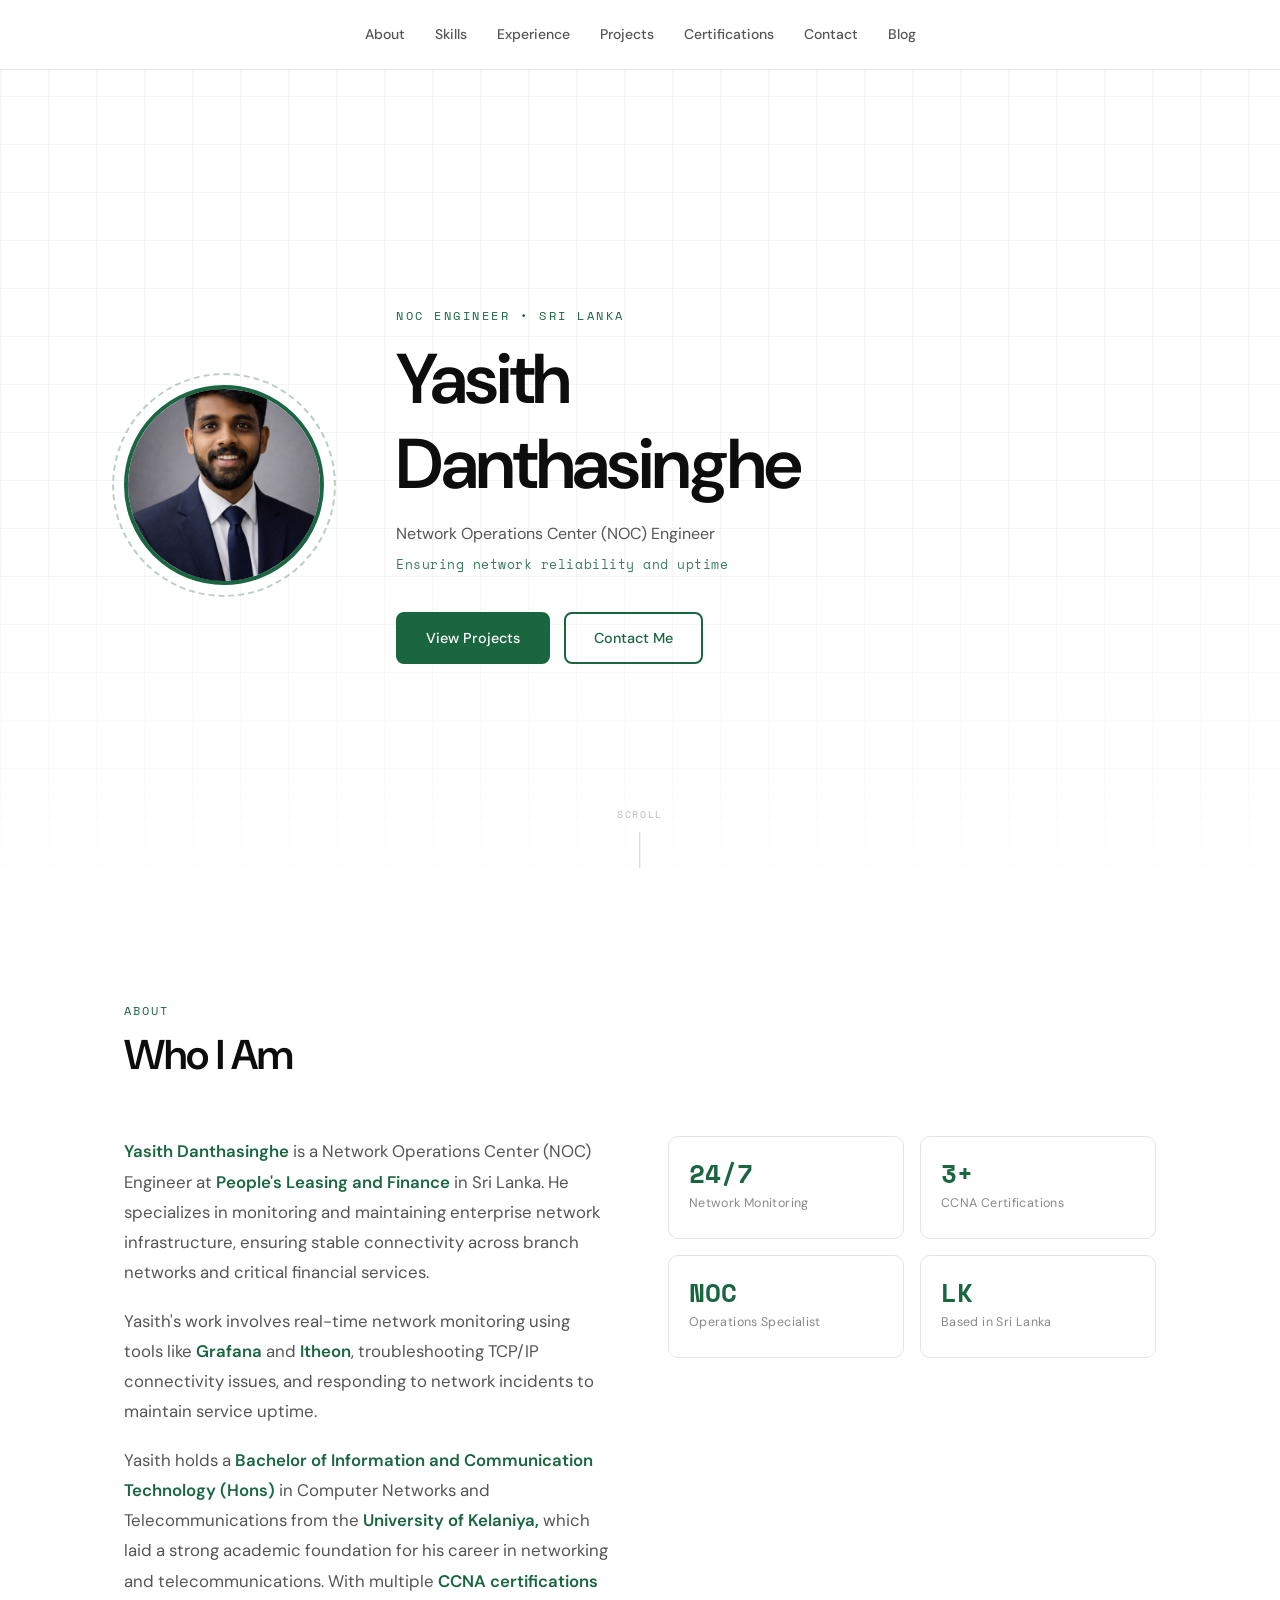
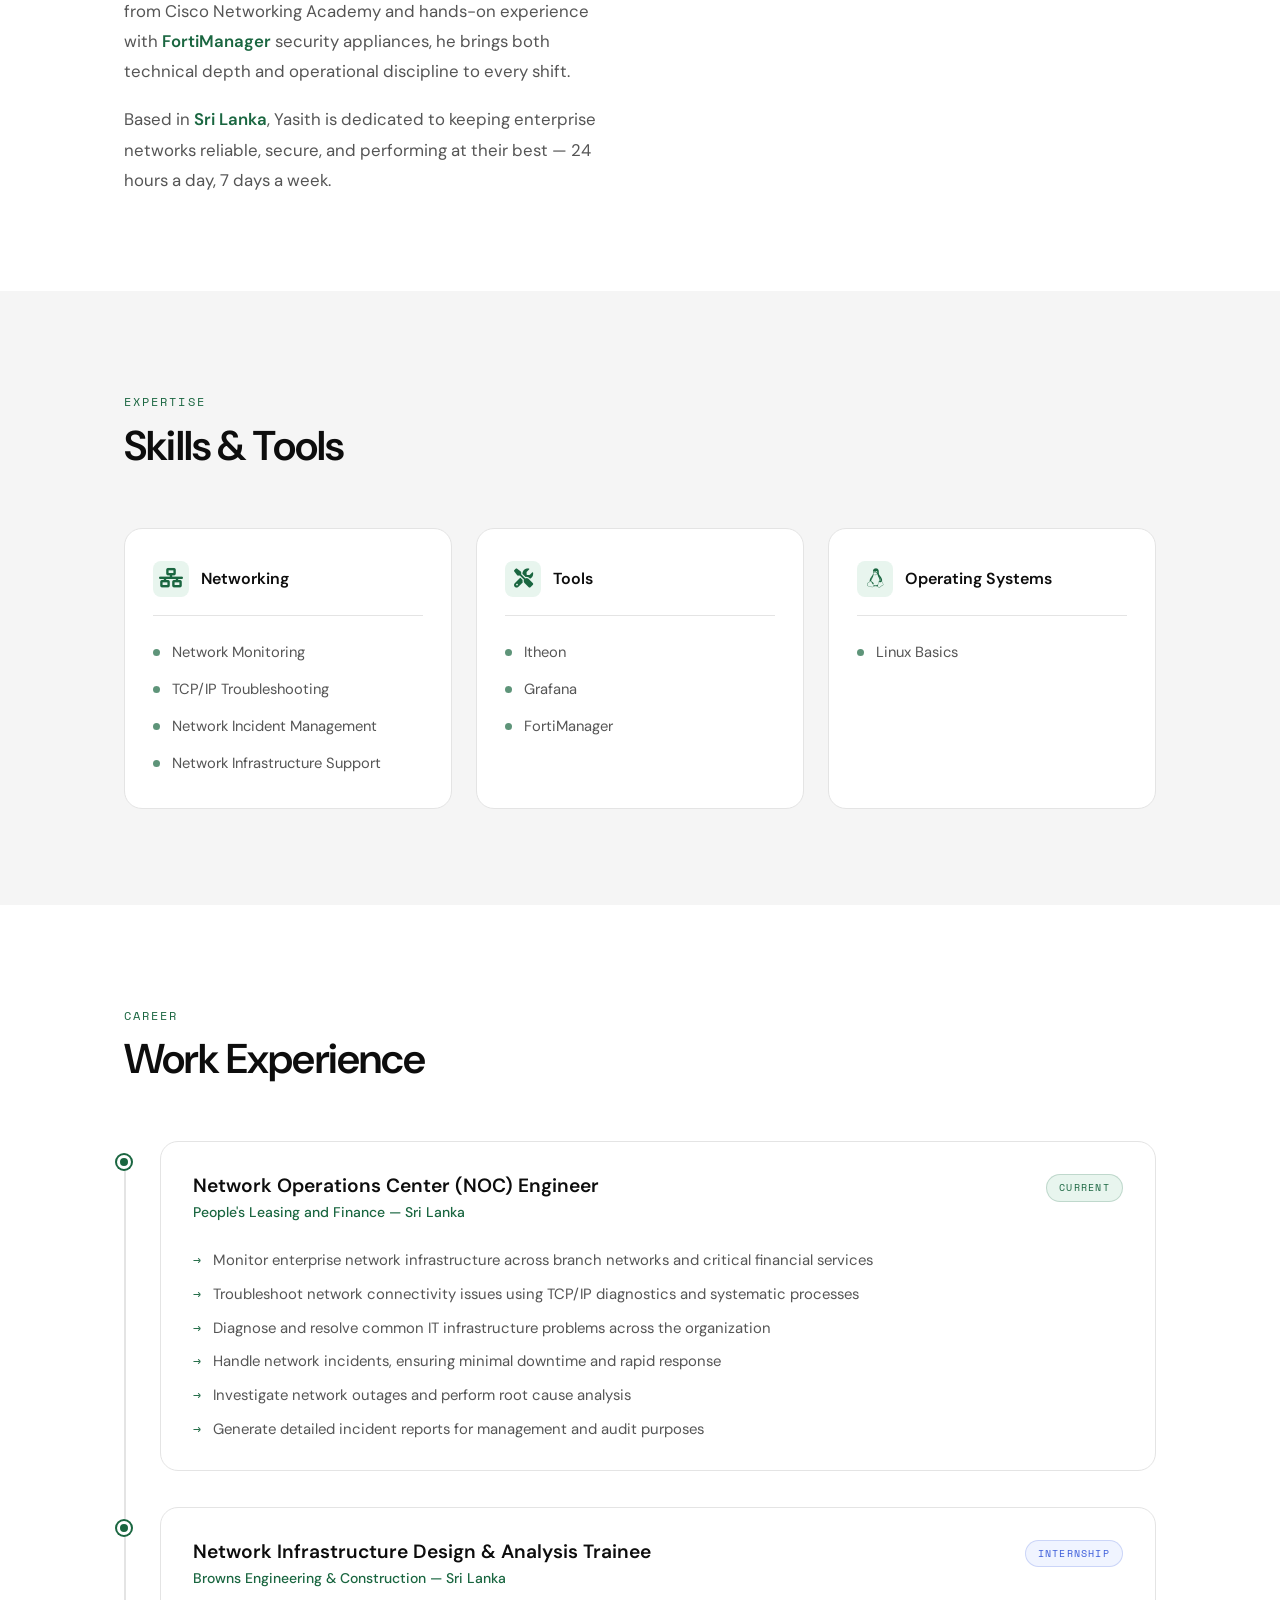
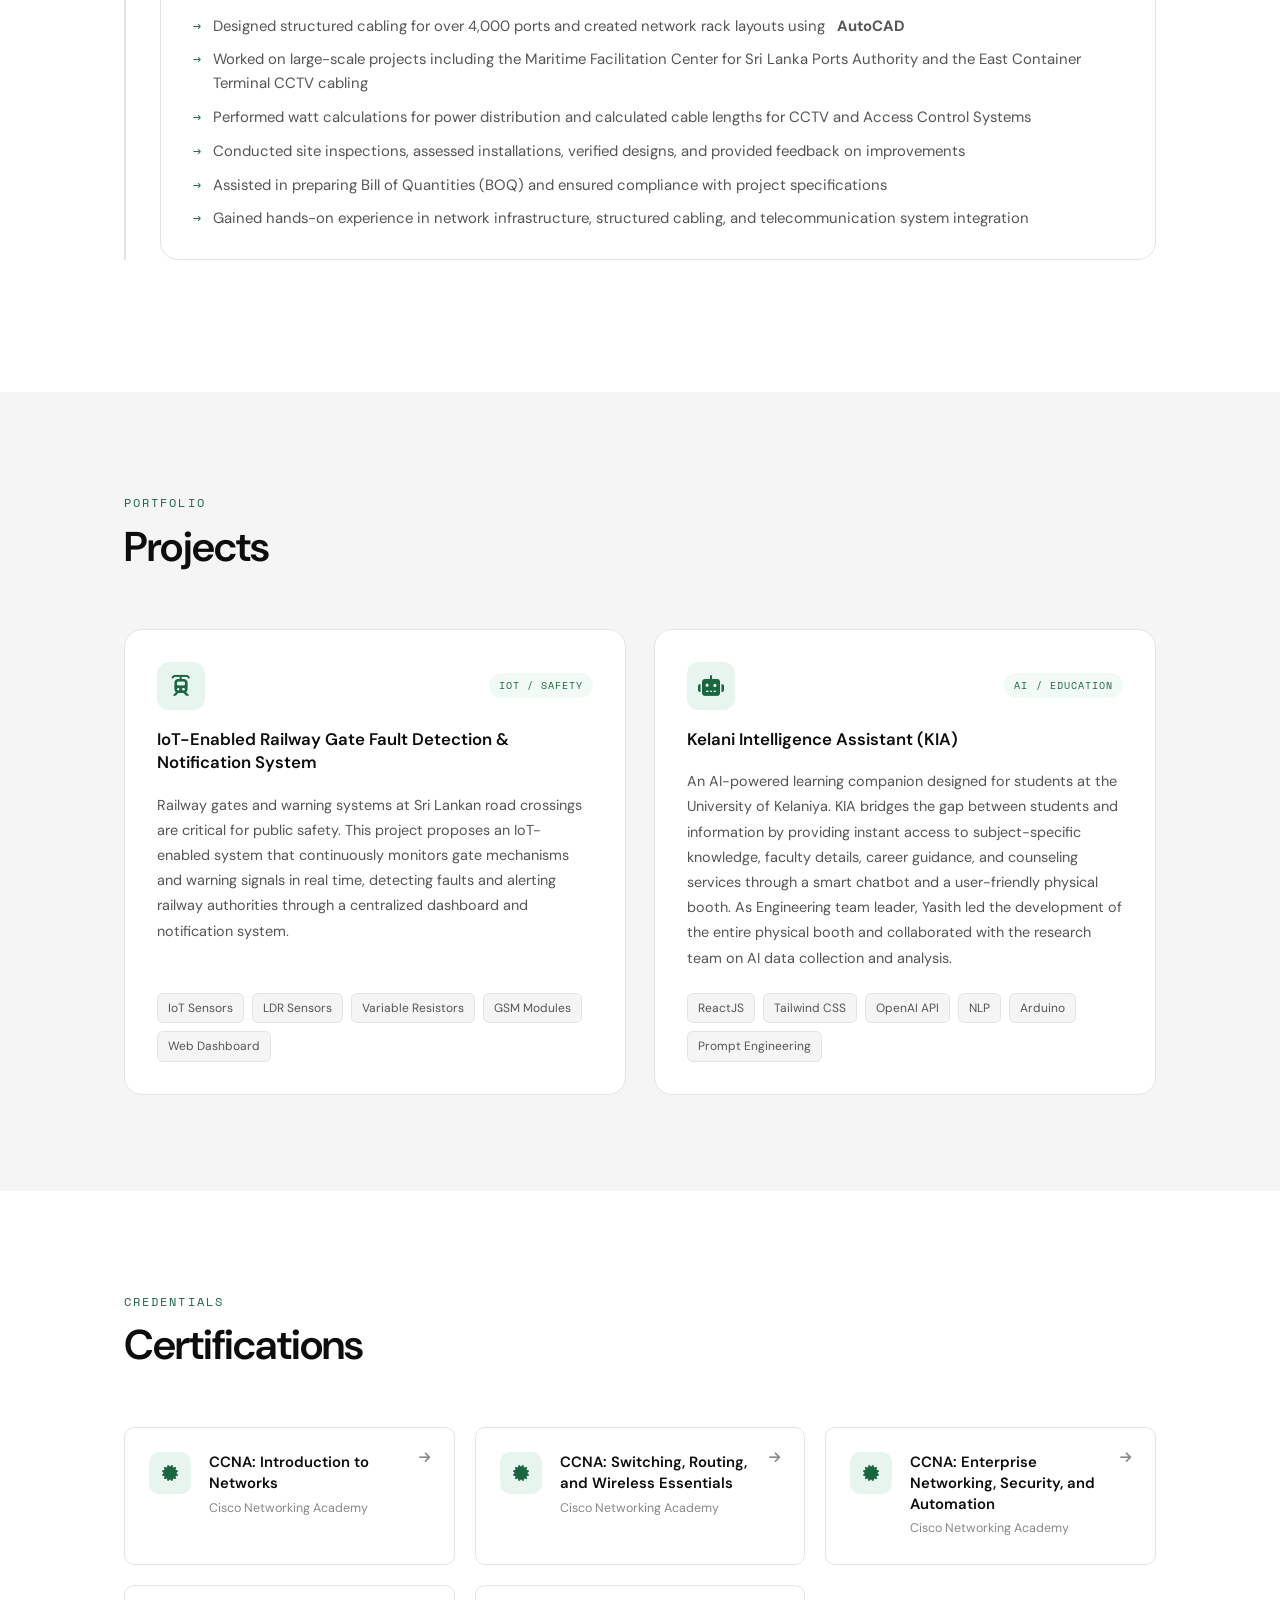
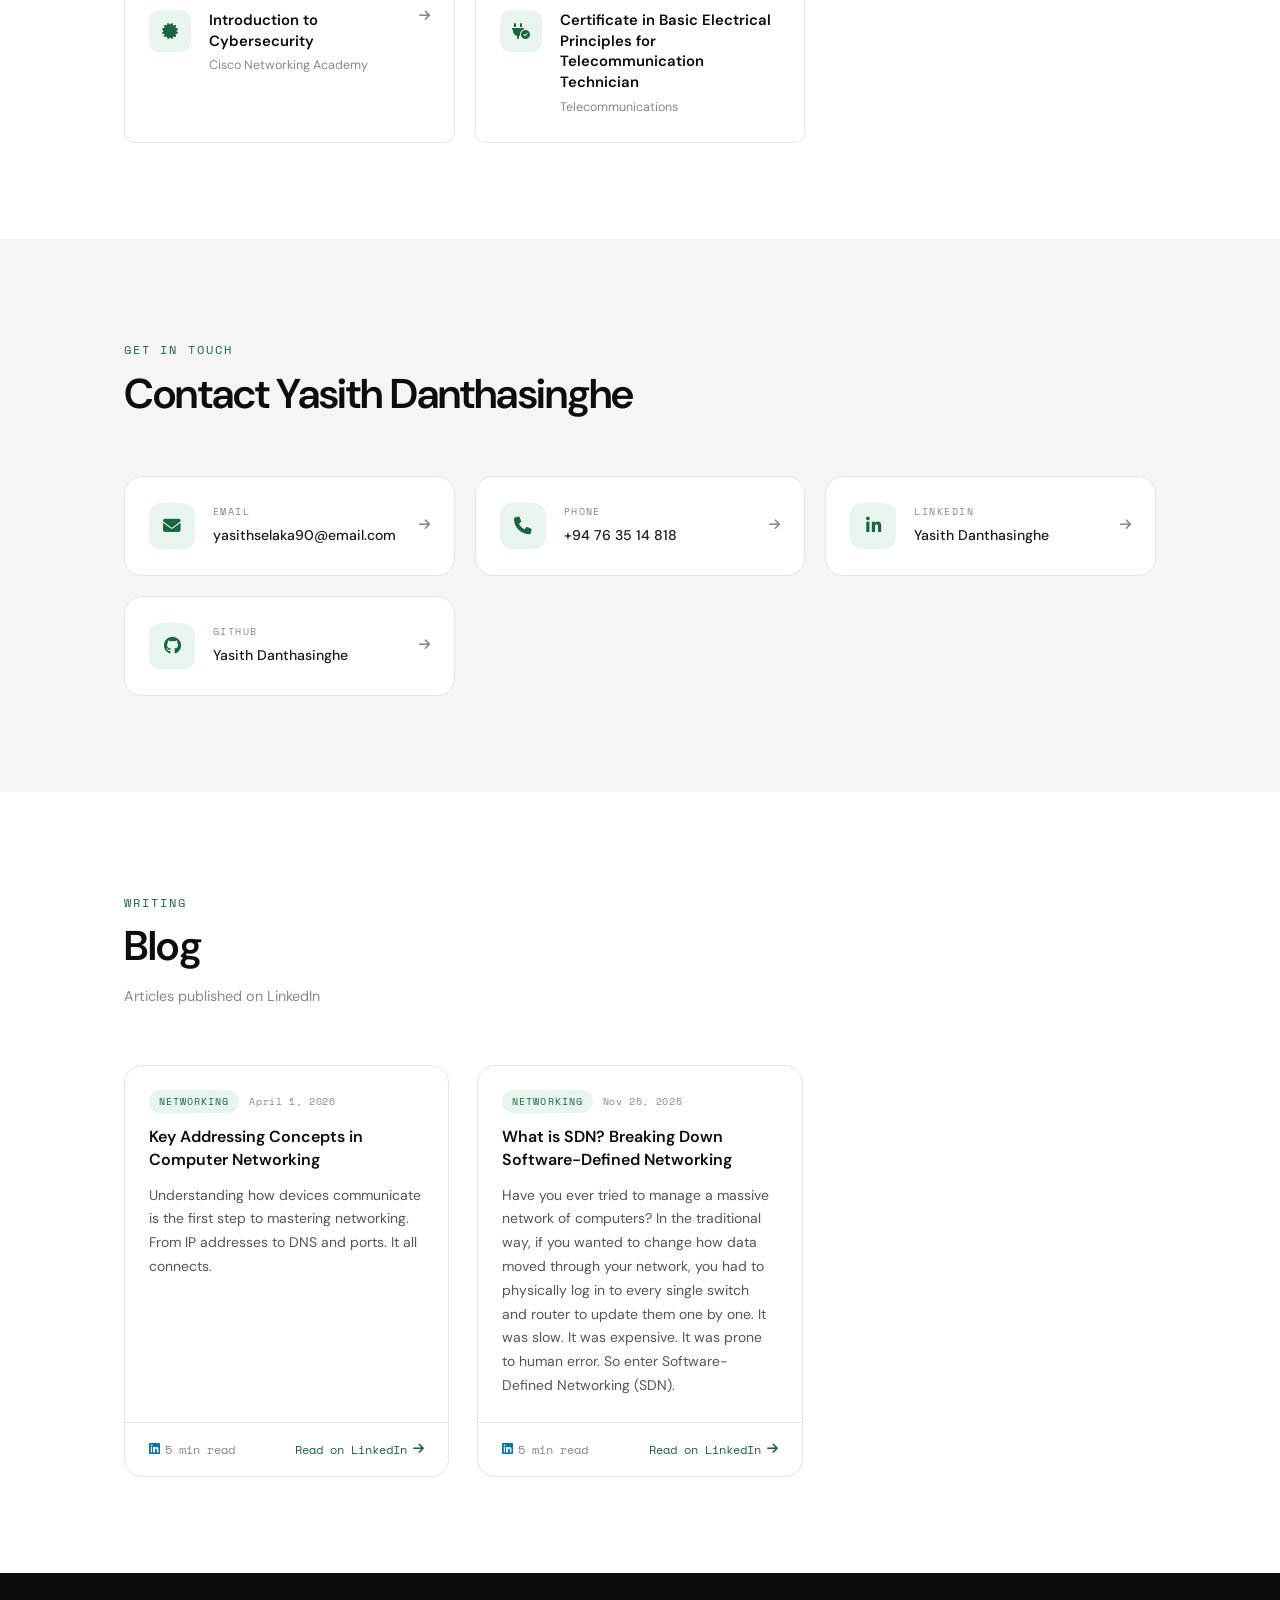
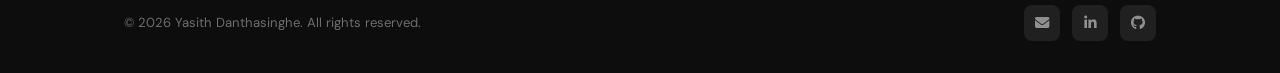
==== commit 9e2a6b11: "updating education details" ====
--- a/index.html
+++ b/index.html
@@ -191,8 +191,11 @@
               Yasith's work involves real-time network monitoring using tools like
               <strong>Grafana</strong> and <strong>Itheon</strong>, troubleshooting TCP/IP
               connectivity issues, and responding to network incidents to maintain service uptime.
+            </p>
+            <p>
+              Yasith holds a <strong>Bachelor of Information and Communication Technology (Hons)</strong> in Computer Networks and Telecommunications from the <strong>University of Kelaniya,</strong> which laid a strong academic foundation for his career in networking and telecommunications.
               With multiple <strong>CCNA certifications</strong> from Cisco Networking Academy
-              and hands-on experience with <strong>Fortinet</strong> security appliances,
+              and hands-on experience with <strong>FortiManager</strong> security appliances,
               he brings both technical depth and operational discipline to every shift.
             </p>
             <p>
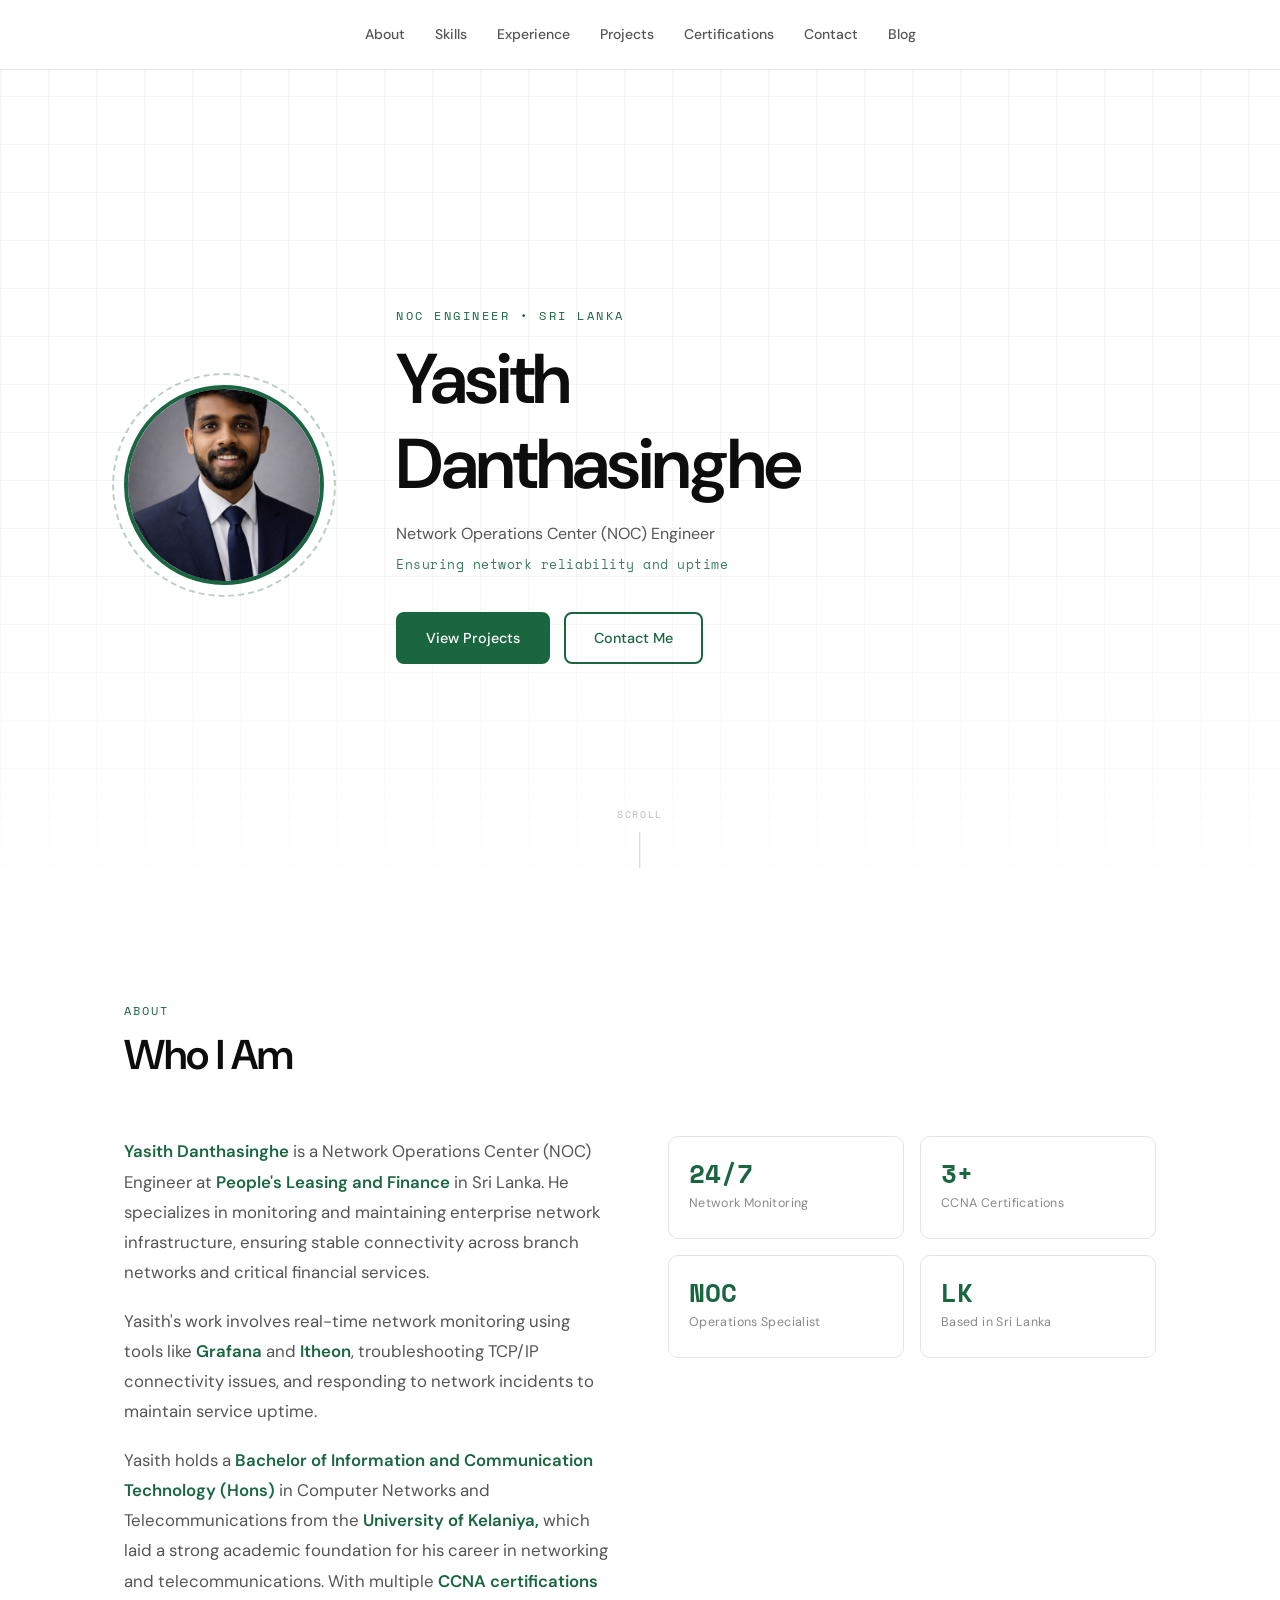
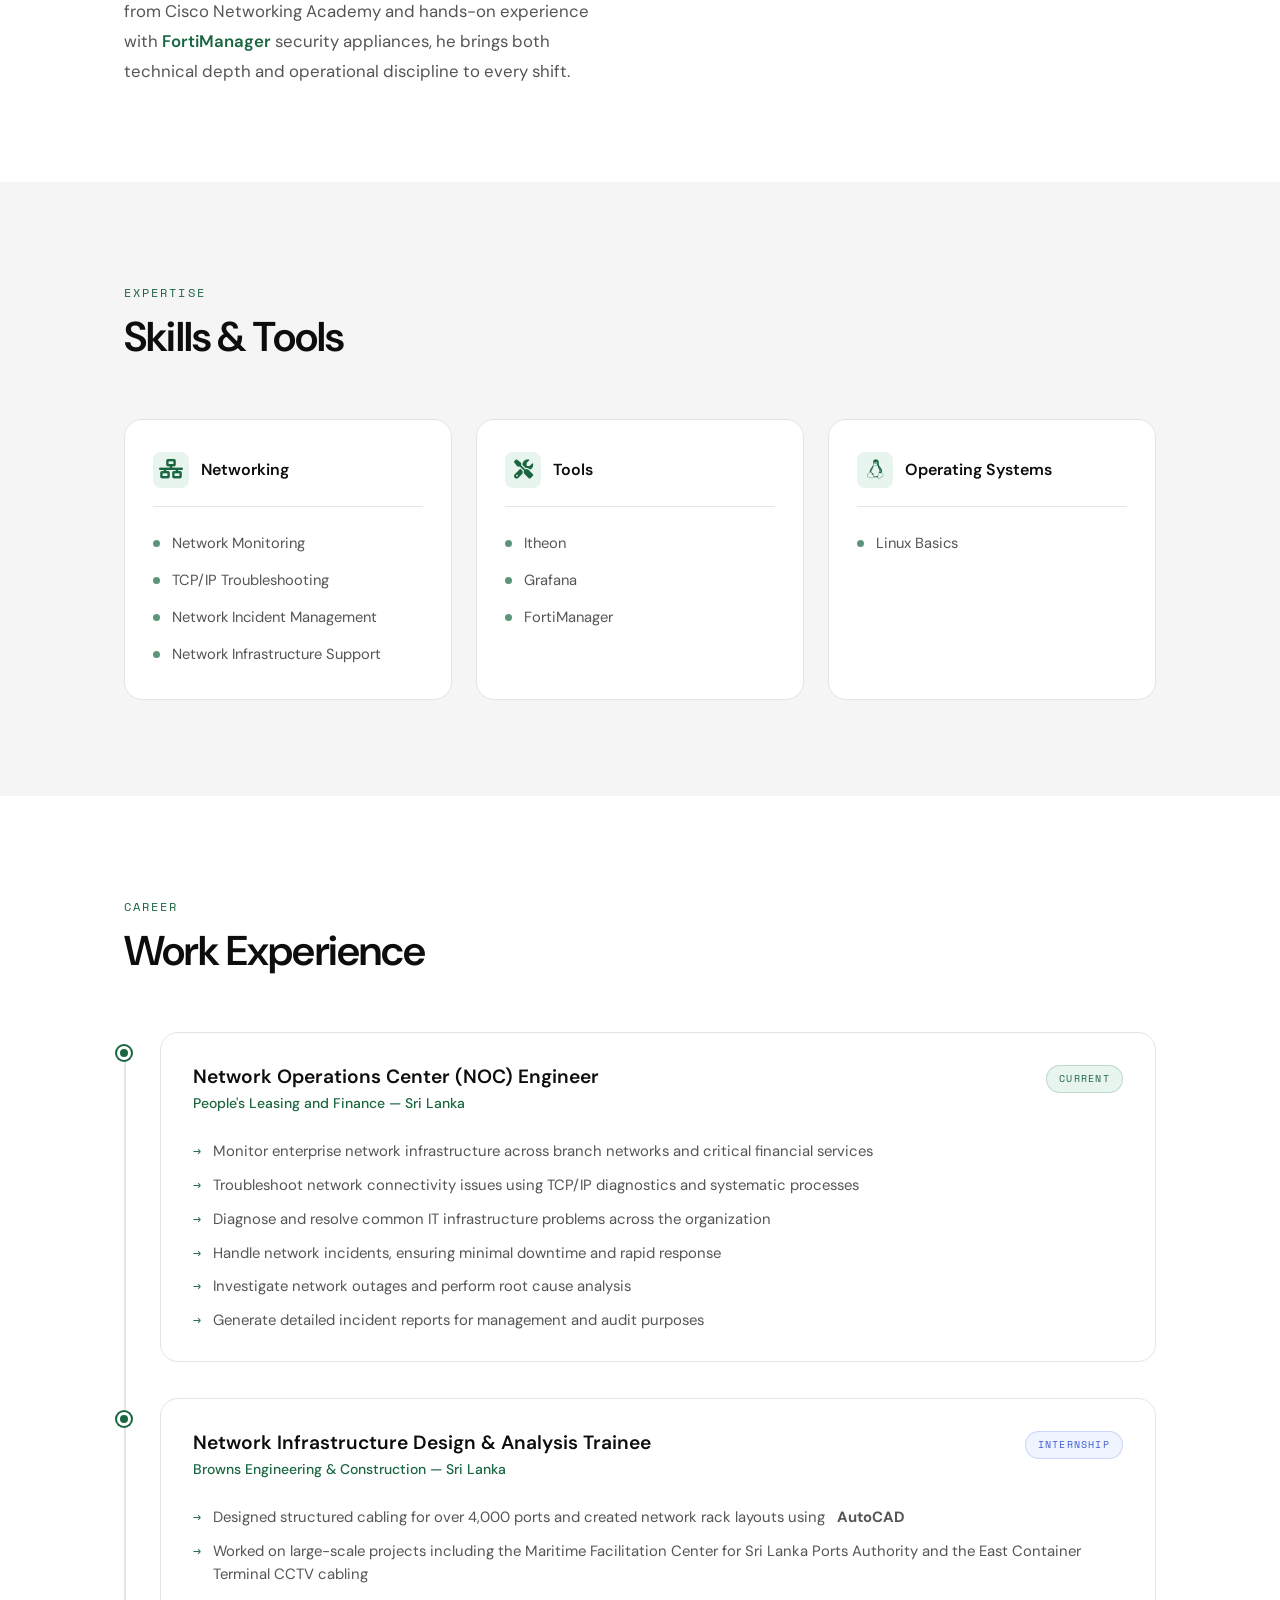
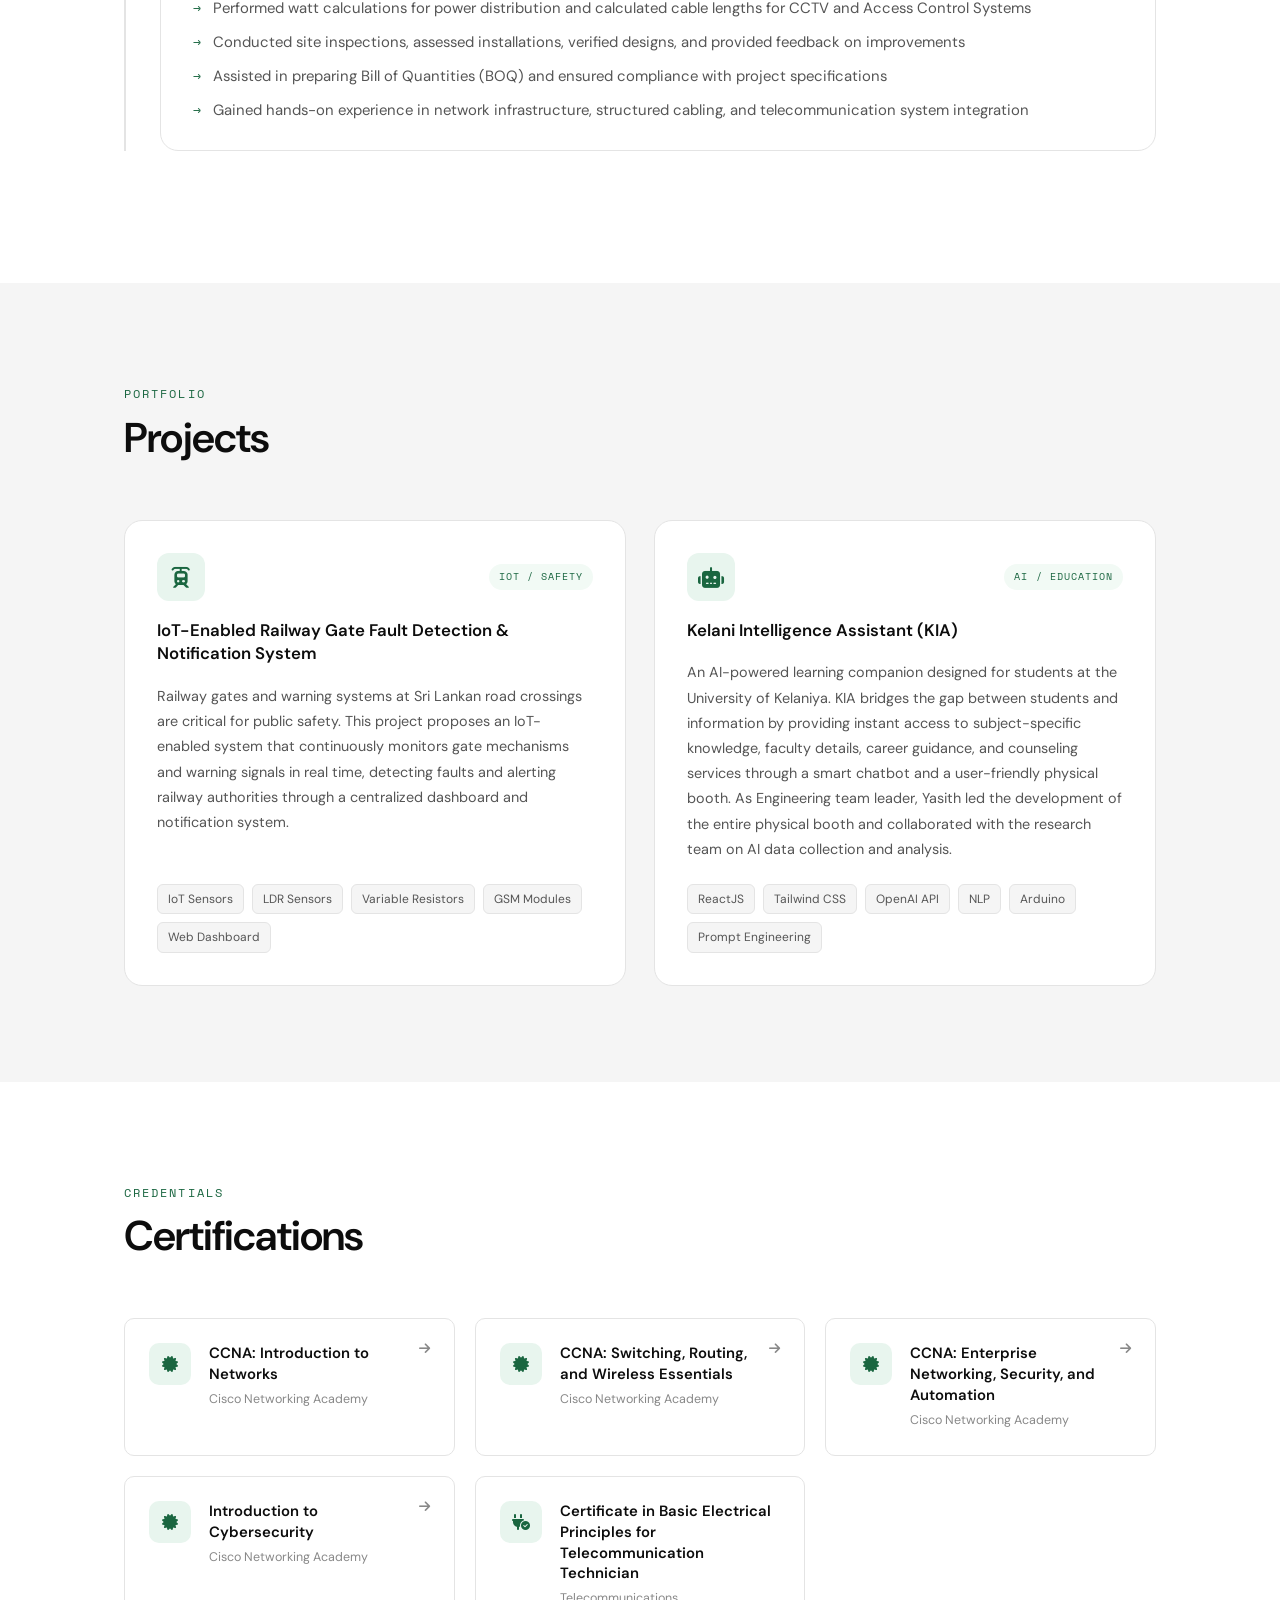
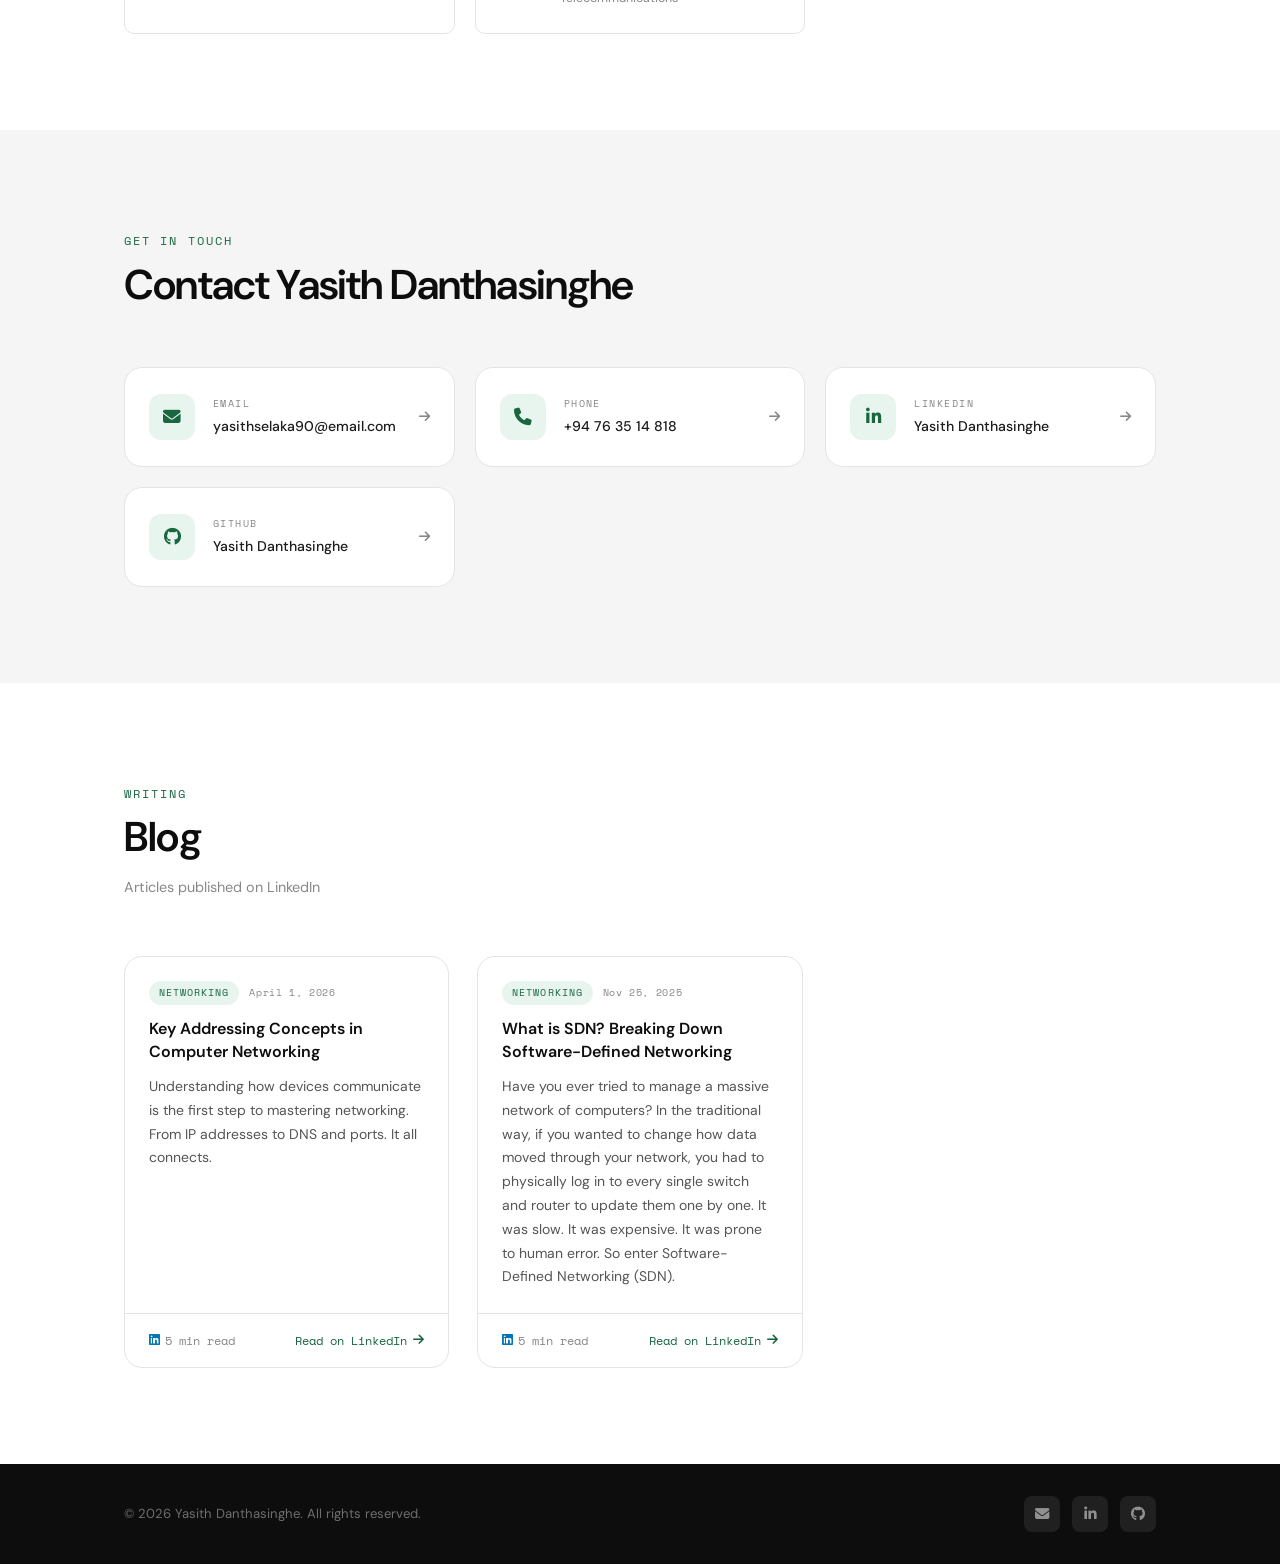
==== commit 93e6d8df: "Remove dedication paragraph from index.html Removed a paragraph about Yasith's dedication to network" ====
--- a/index.html
+++ b/index.html
@@ -198,10 +198,7 @@
               and hands-on experience with <strong>FortiManager</strong> security appliances,
               he brings both technical depth and operational discipline to every shift.
             </p>
-            <p>
-              Based in <strong>Sri Lanka</strong>, Yasith is dedicated to keeping enterprise
-              networks reliable, secure, and performing at their best — 24 hours a day, 7 days a week.
-            </p>
+            
           </div>
           <div class="about-stats">
             <div class="stat-card">
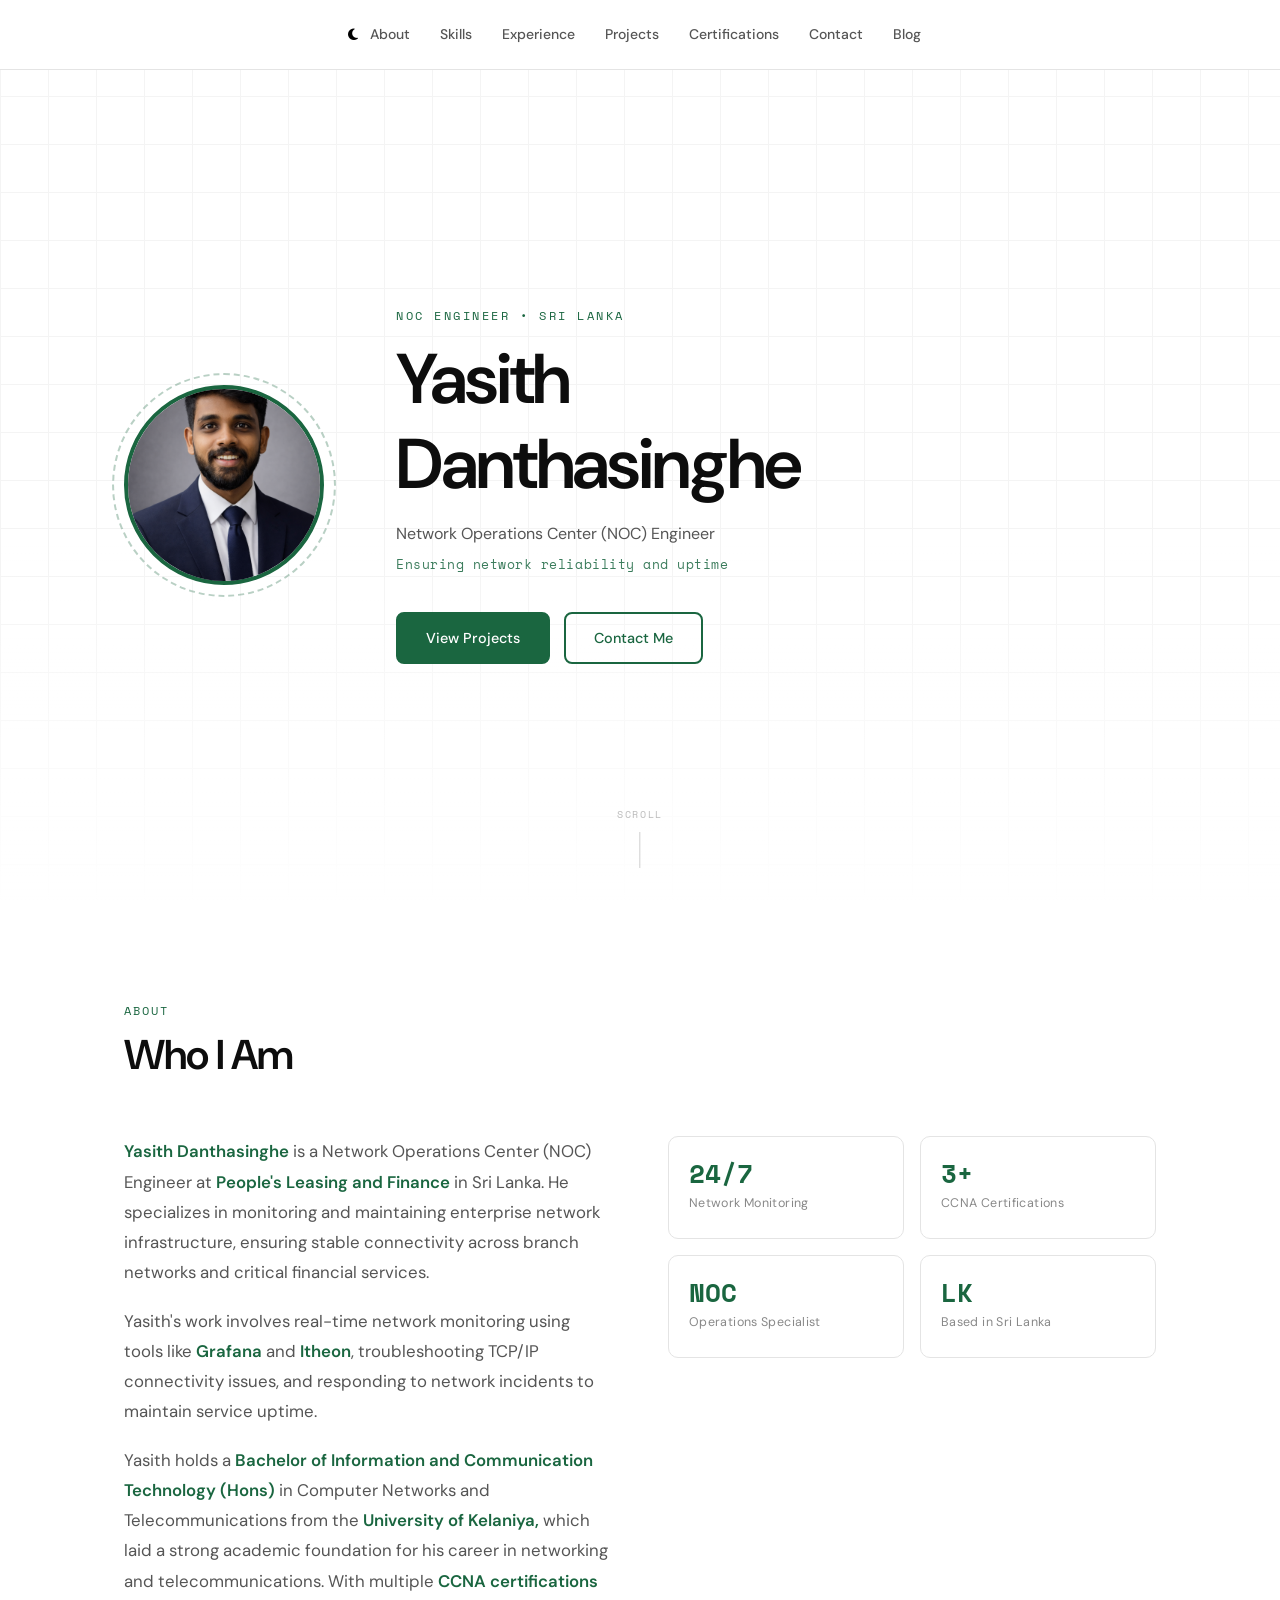
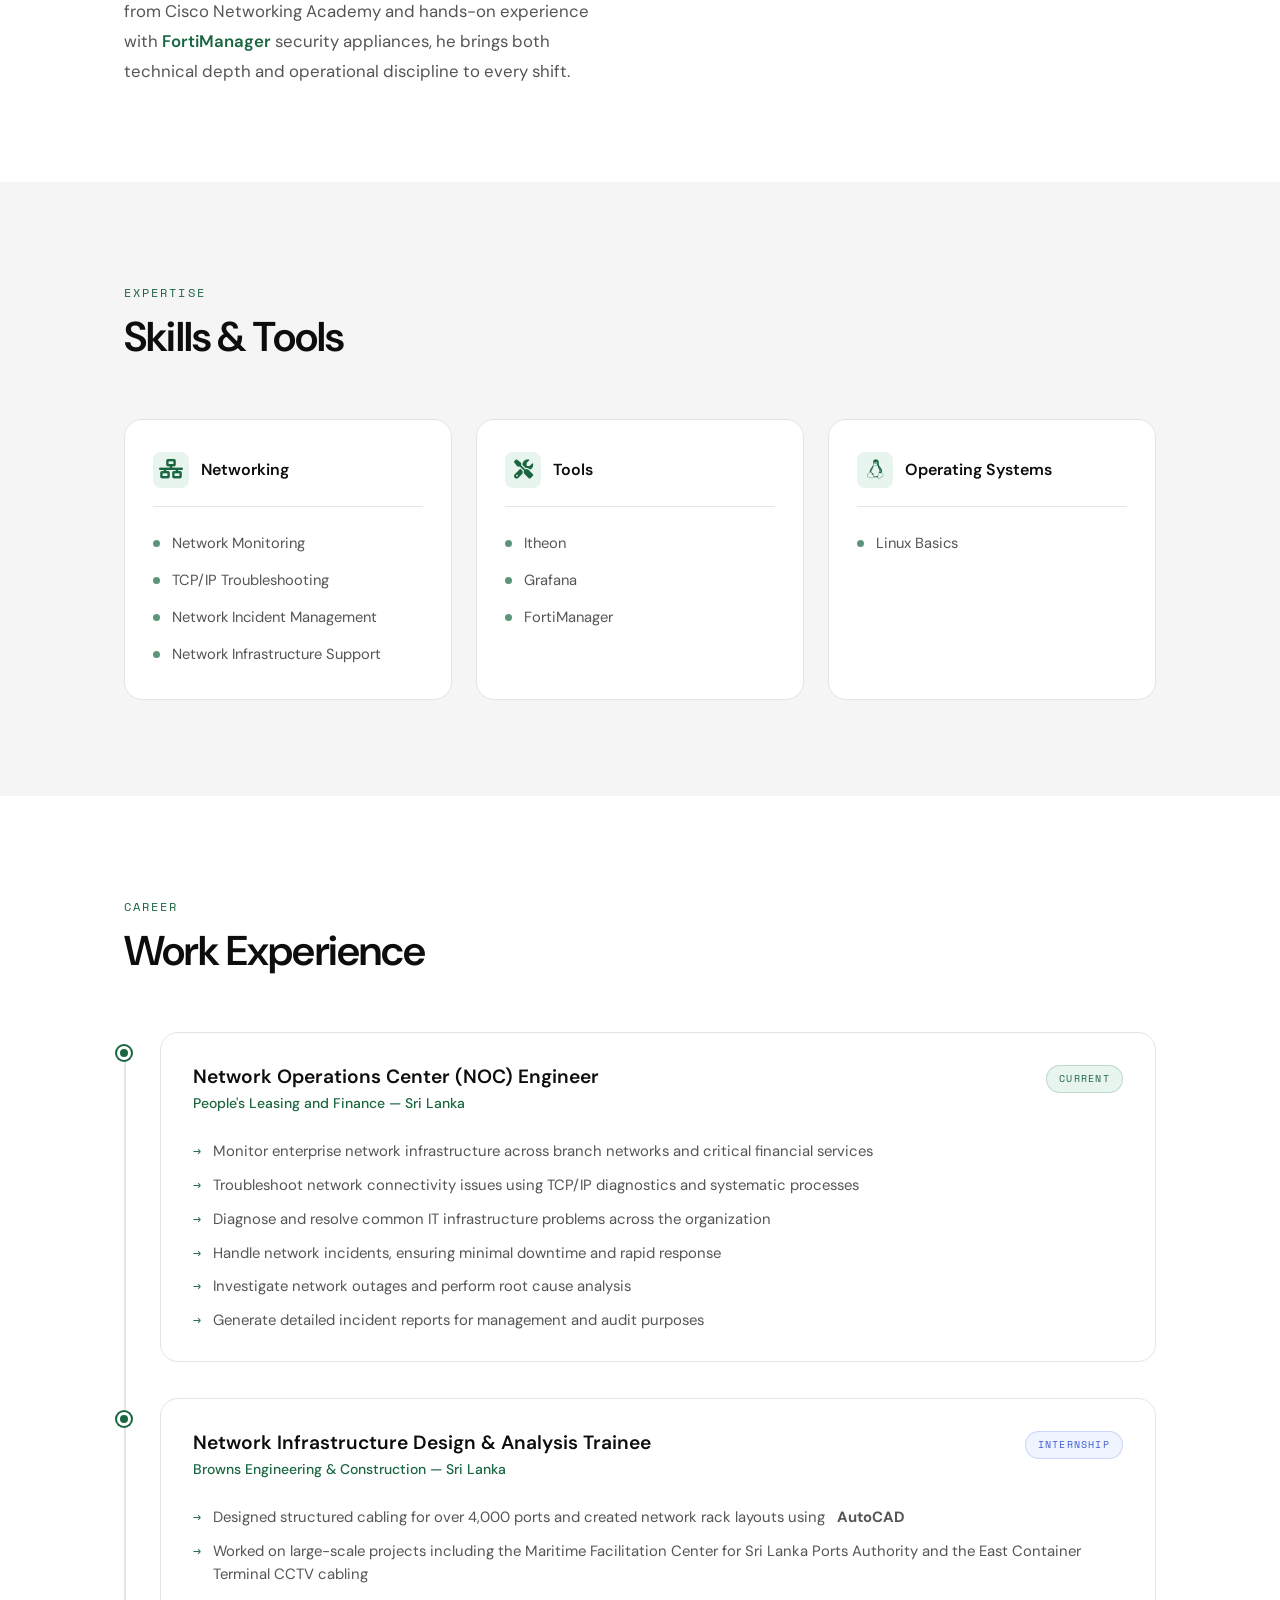
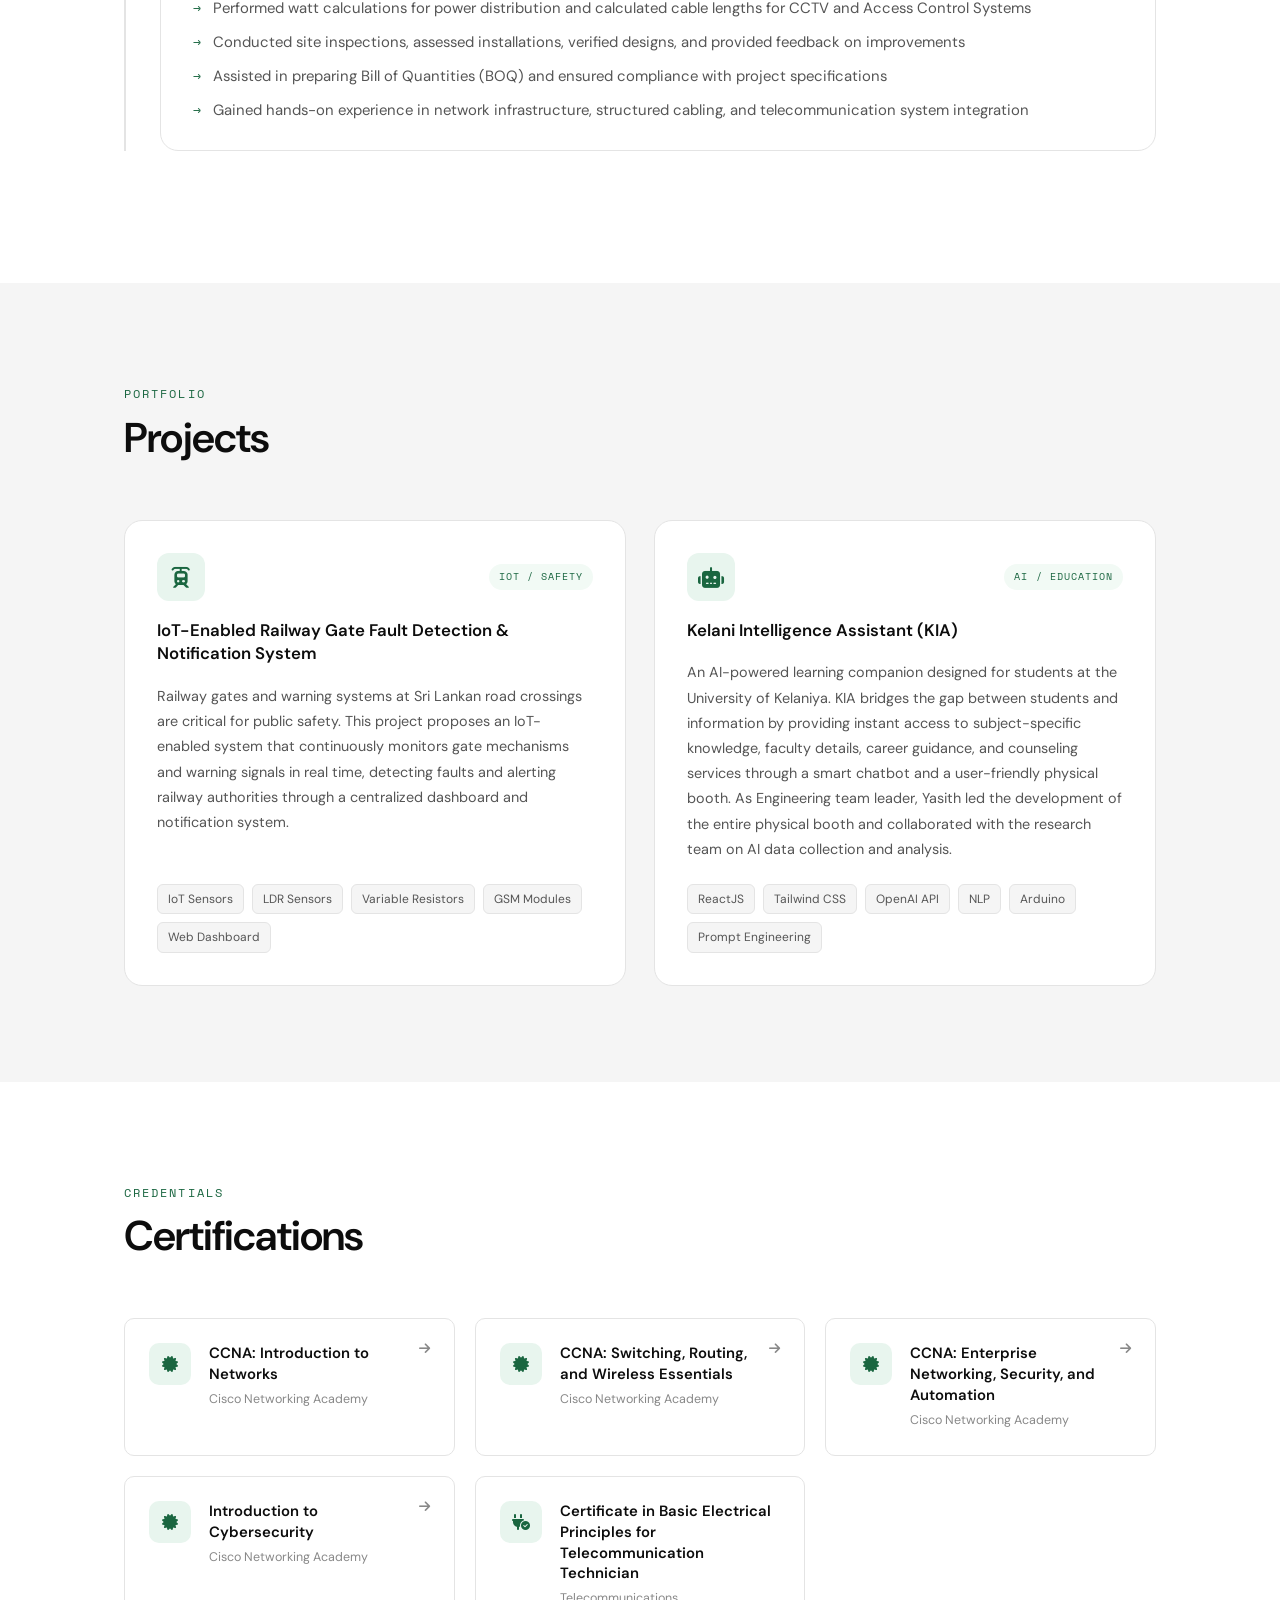
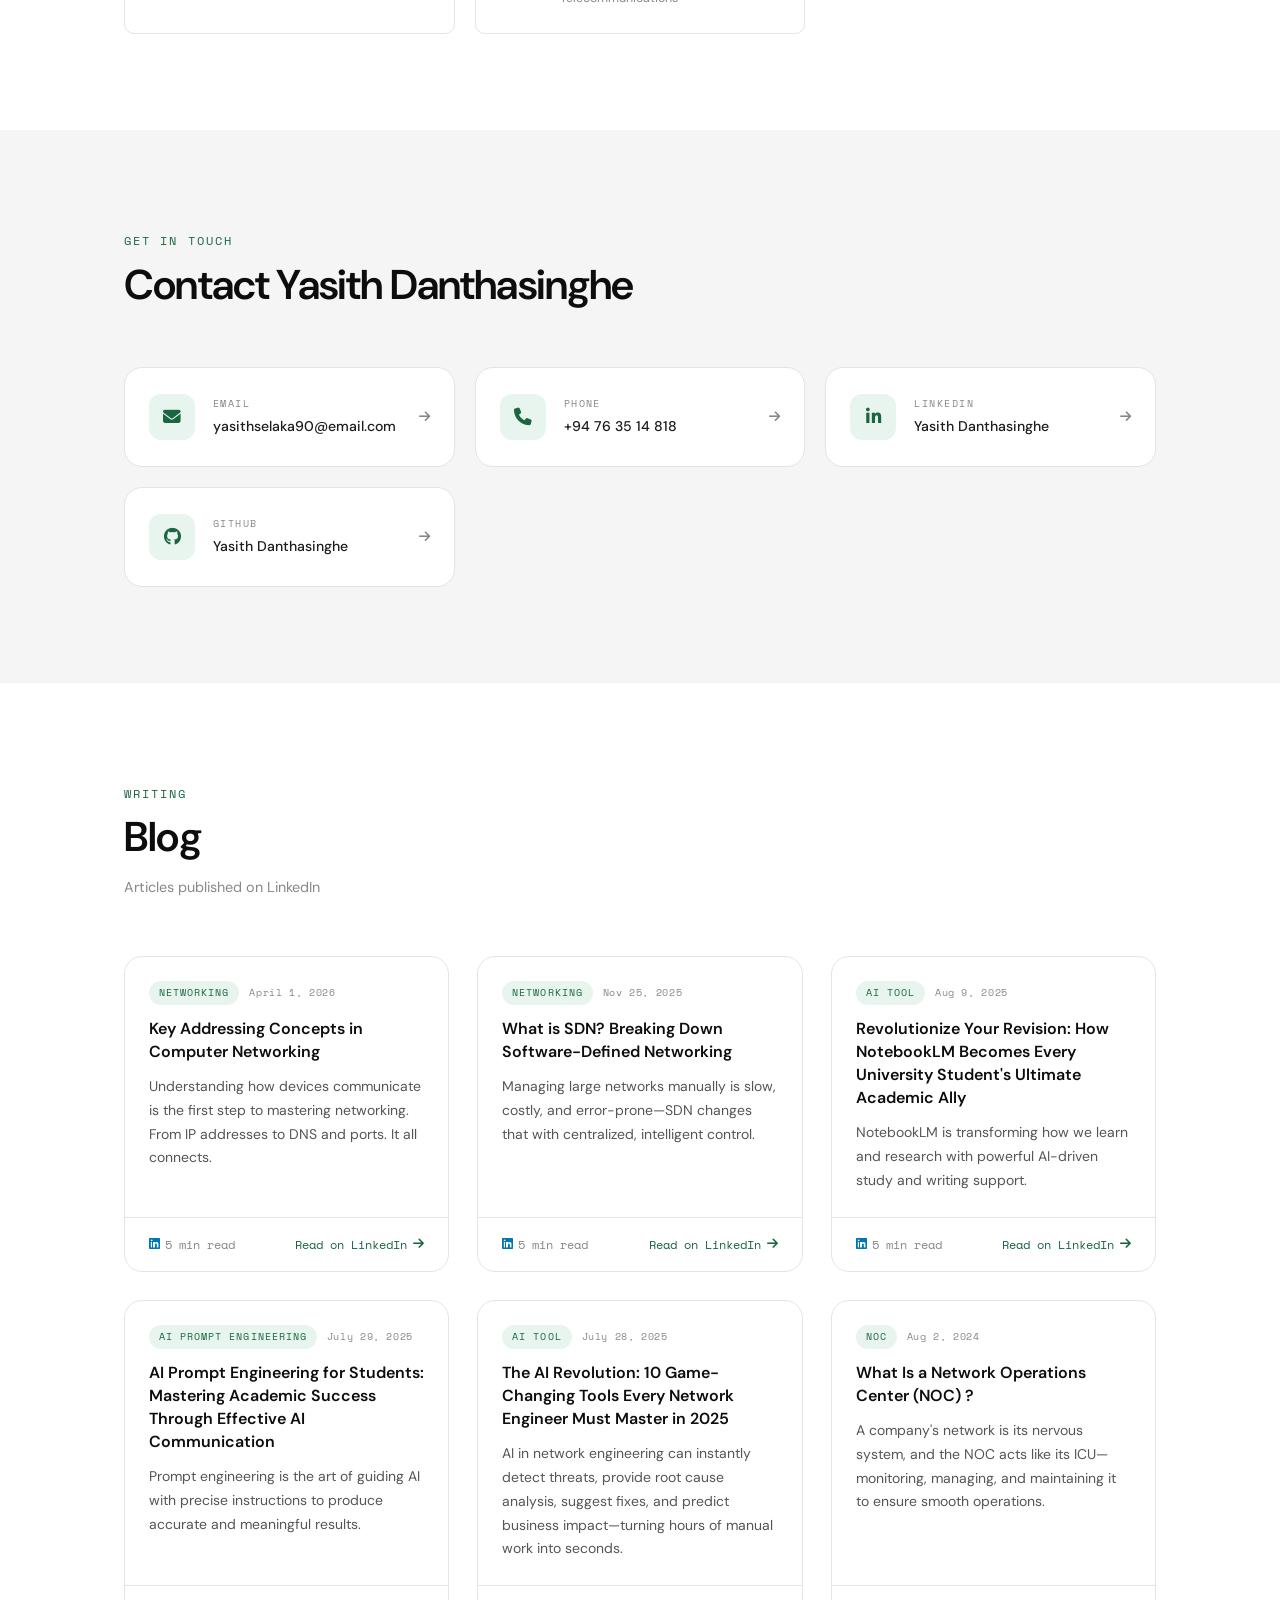
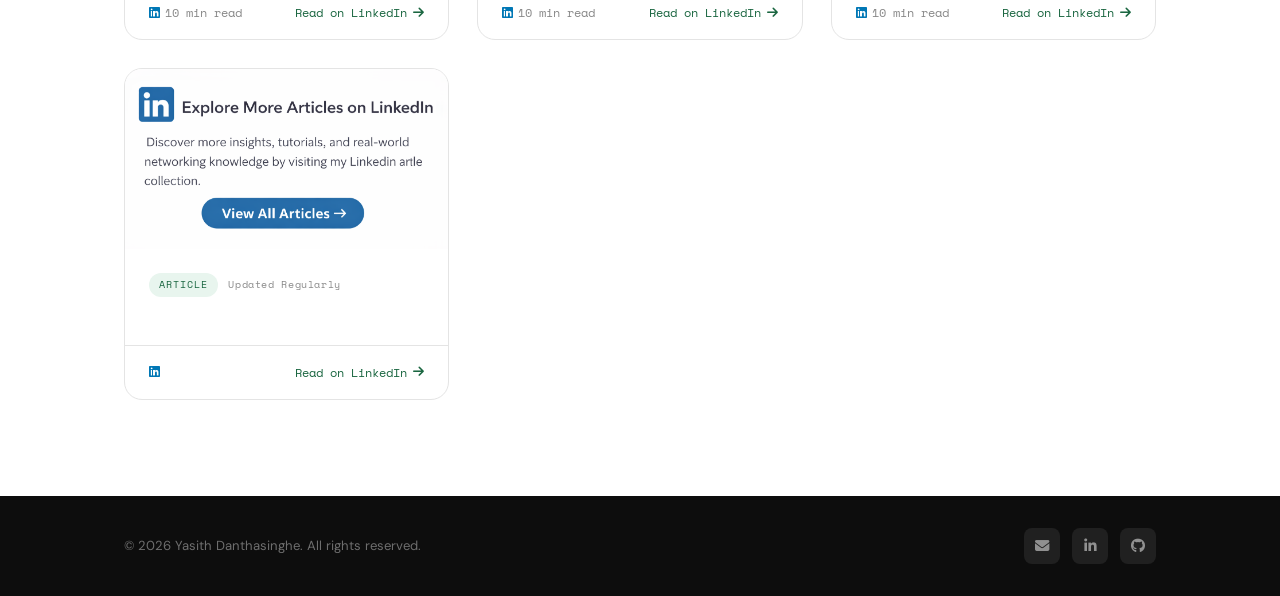
==== commit 07bb2661: "Add dark mode toggle button to navigation" ====
--- a/index.html
+++ b/index.html
@@ -128,6 +128,9 @@
   <!-- ===== NAVIGATION ===== -->
   <header class="navbar" id="navbar" role="banner">
     <nav class="nav-container" aria-label="Main navigation">
+      <button class="dark-toggle" id="darkToggle" aria-label="Toggle dark mode">
+  <i class="fa-solid fa-moon"></i>
+</button>
       <button class="nav-toggle" id="navToggle" aria-label="Toggle navigation menu" aria-expanded="false">
         <span></span><span></span><span></span>
       </button>
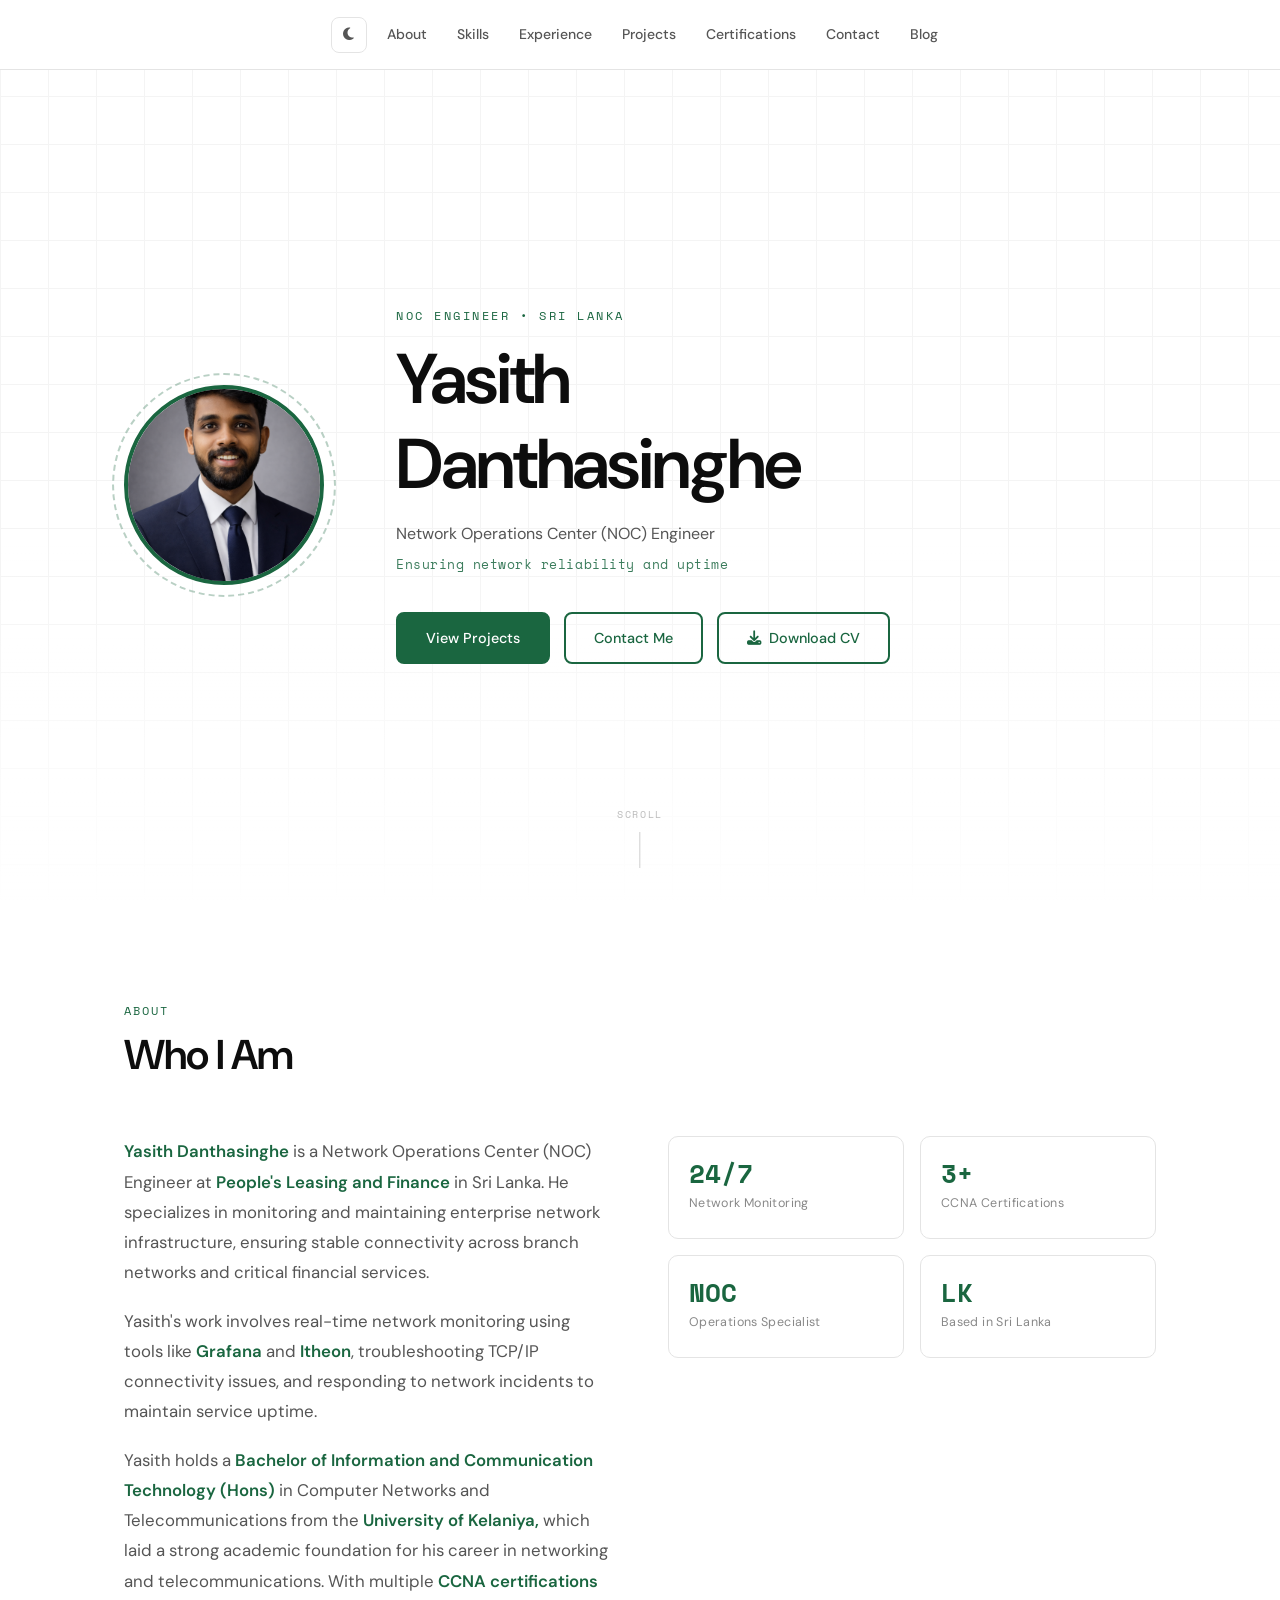
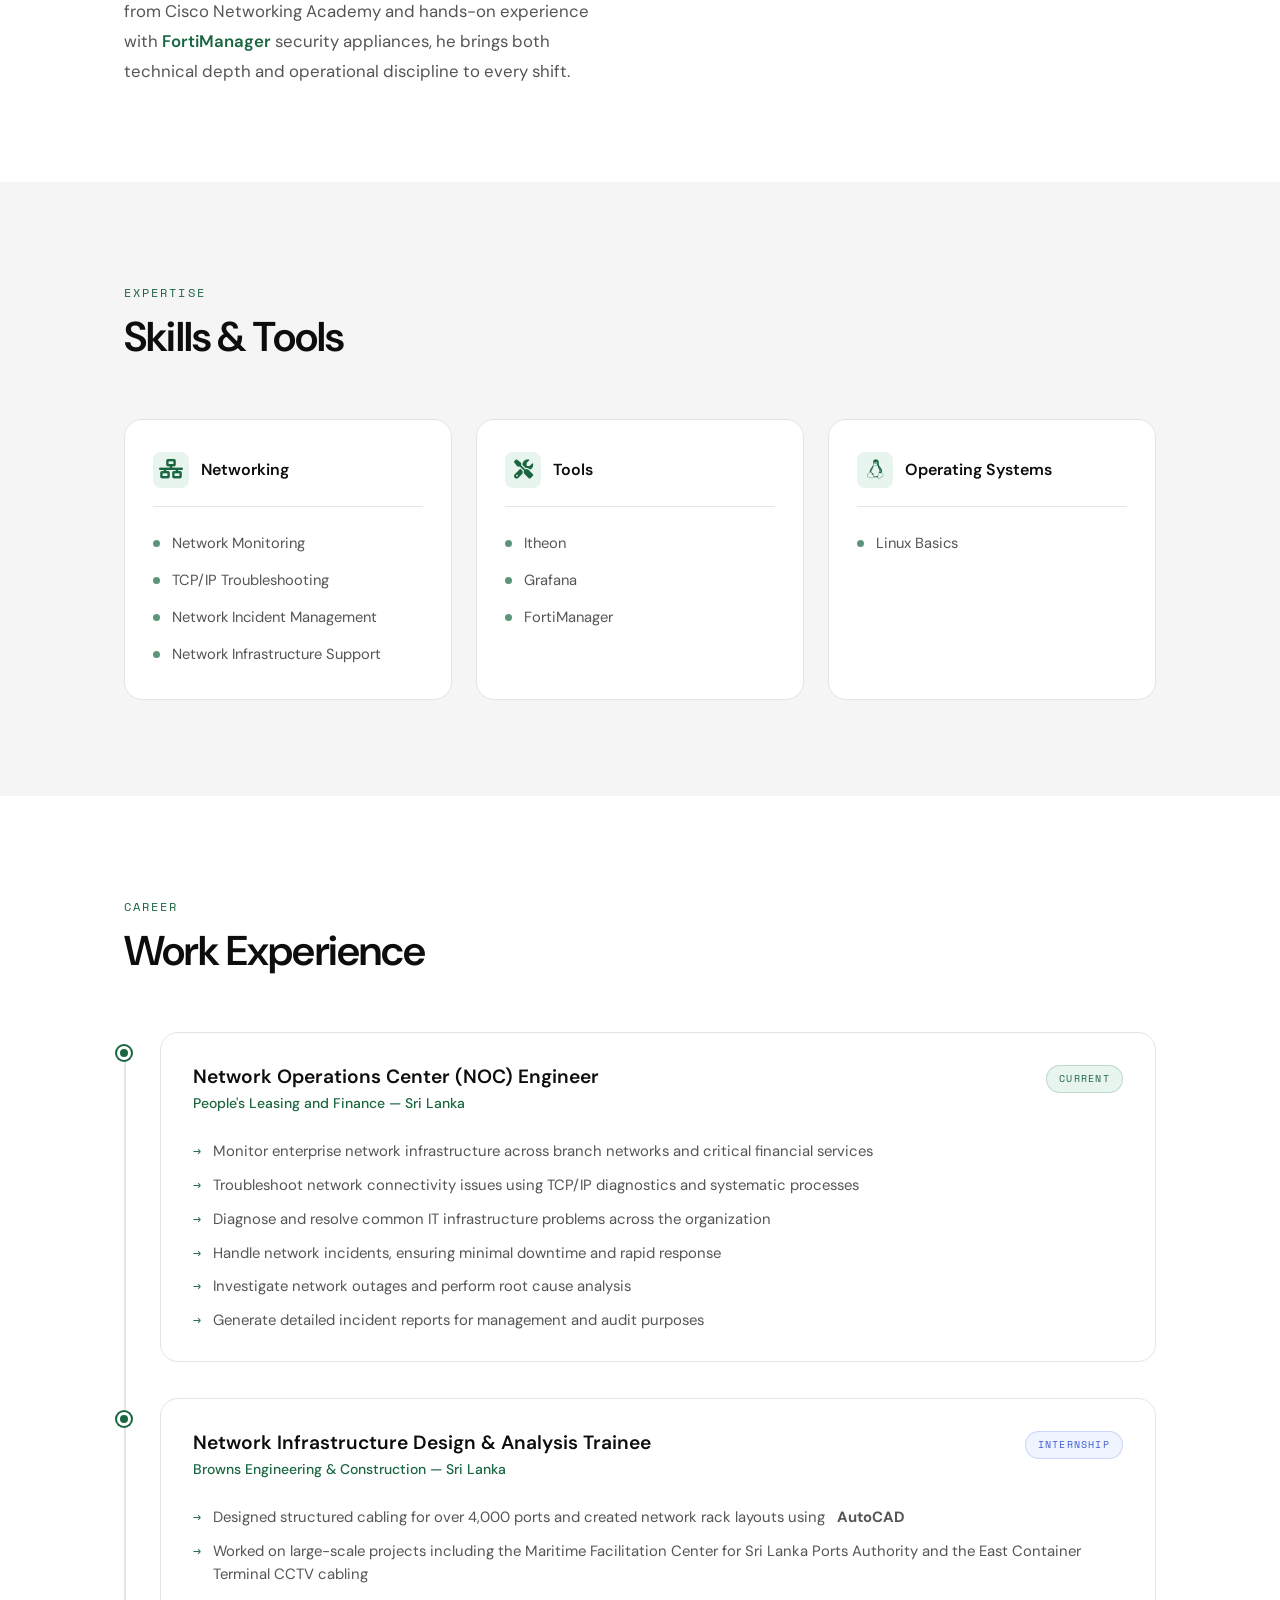
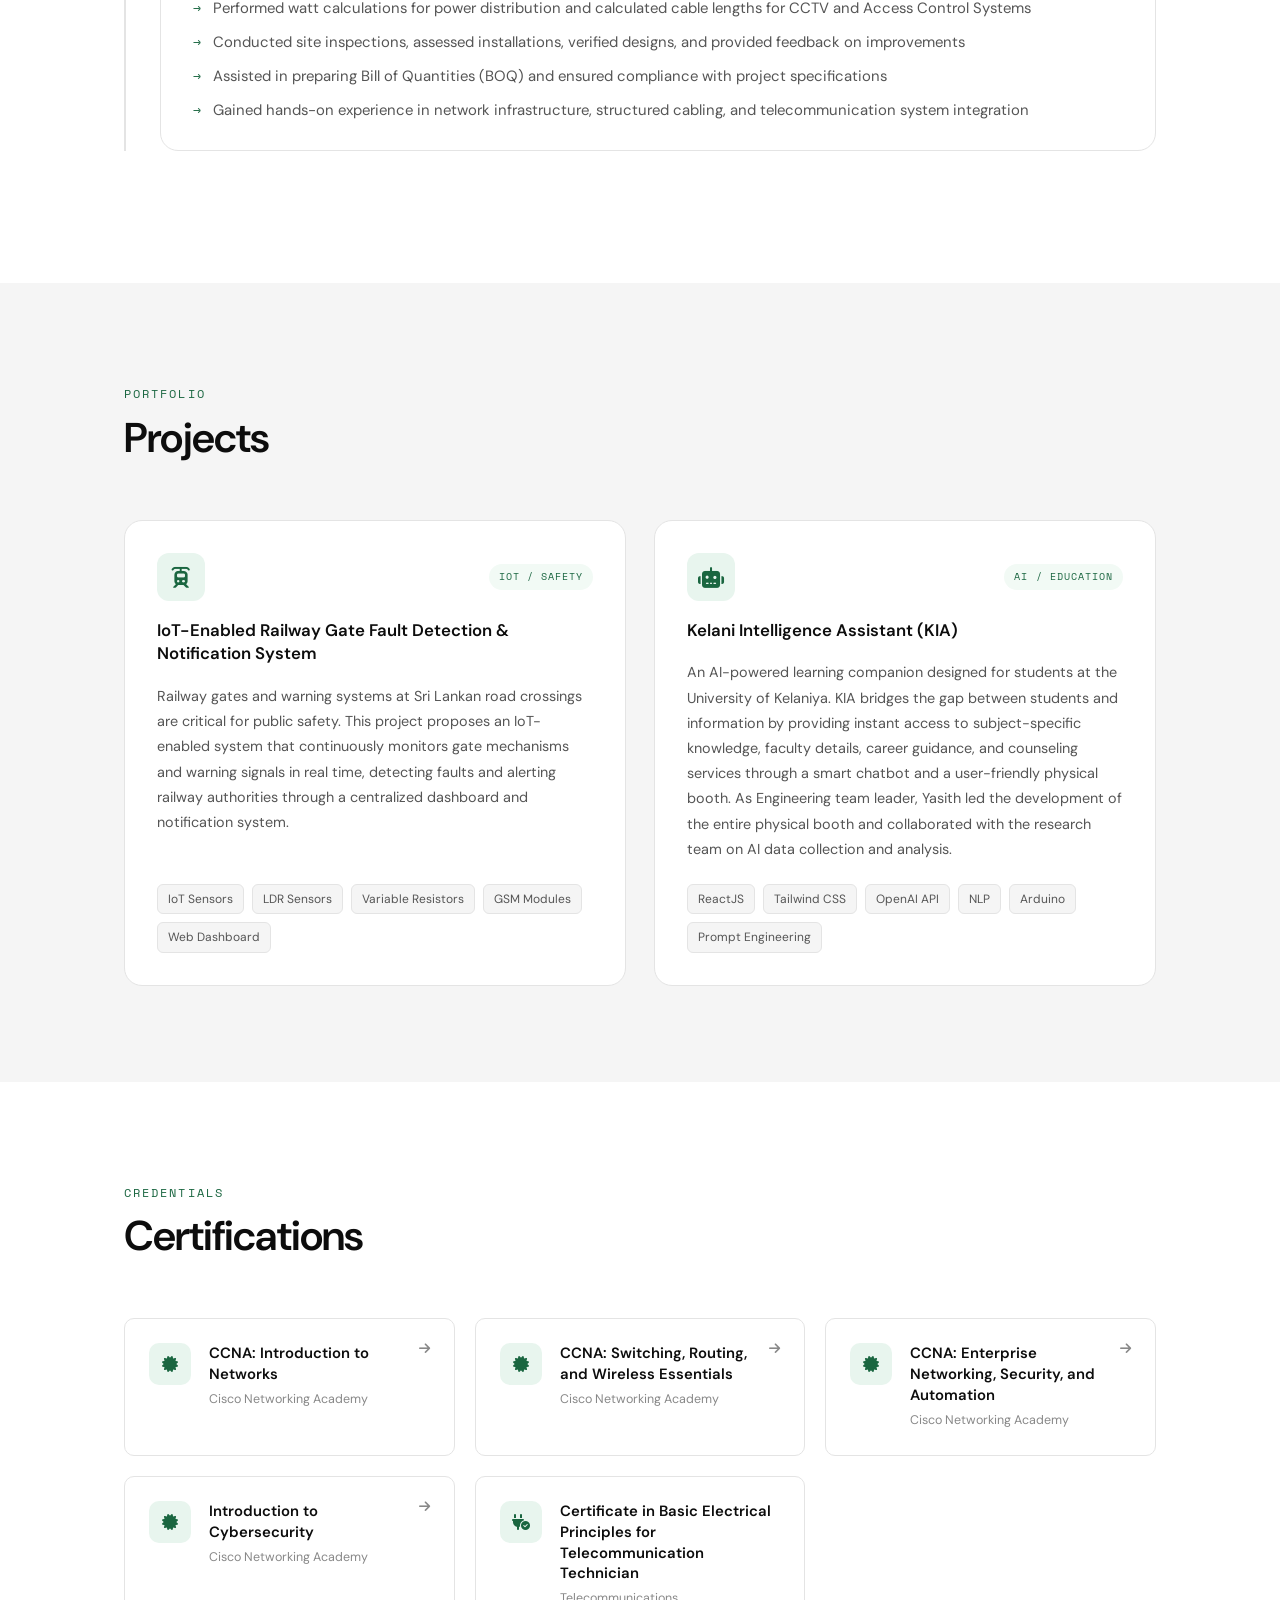
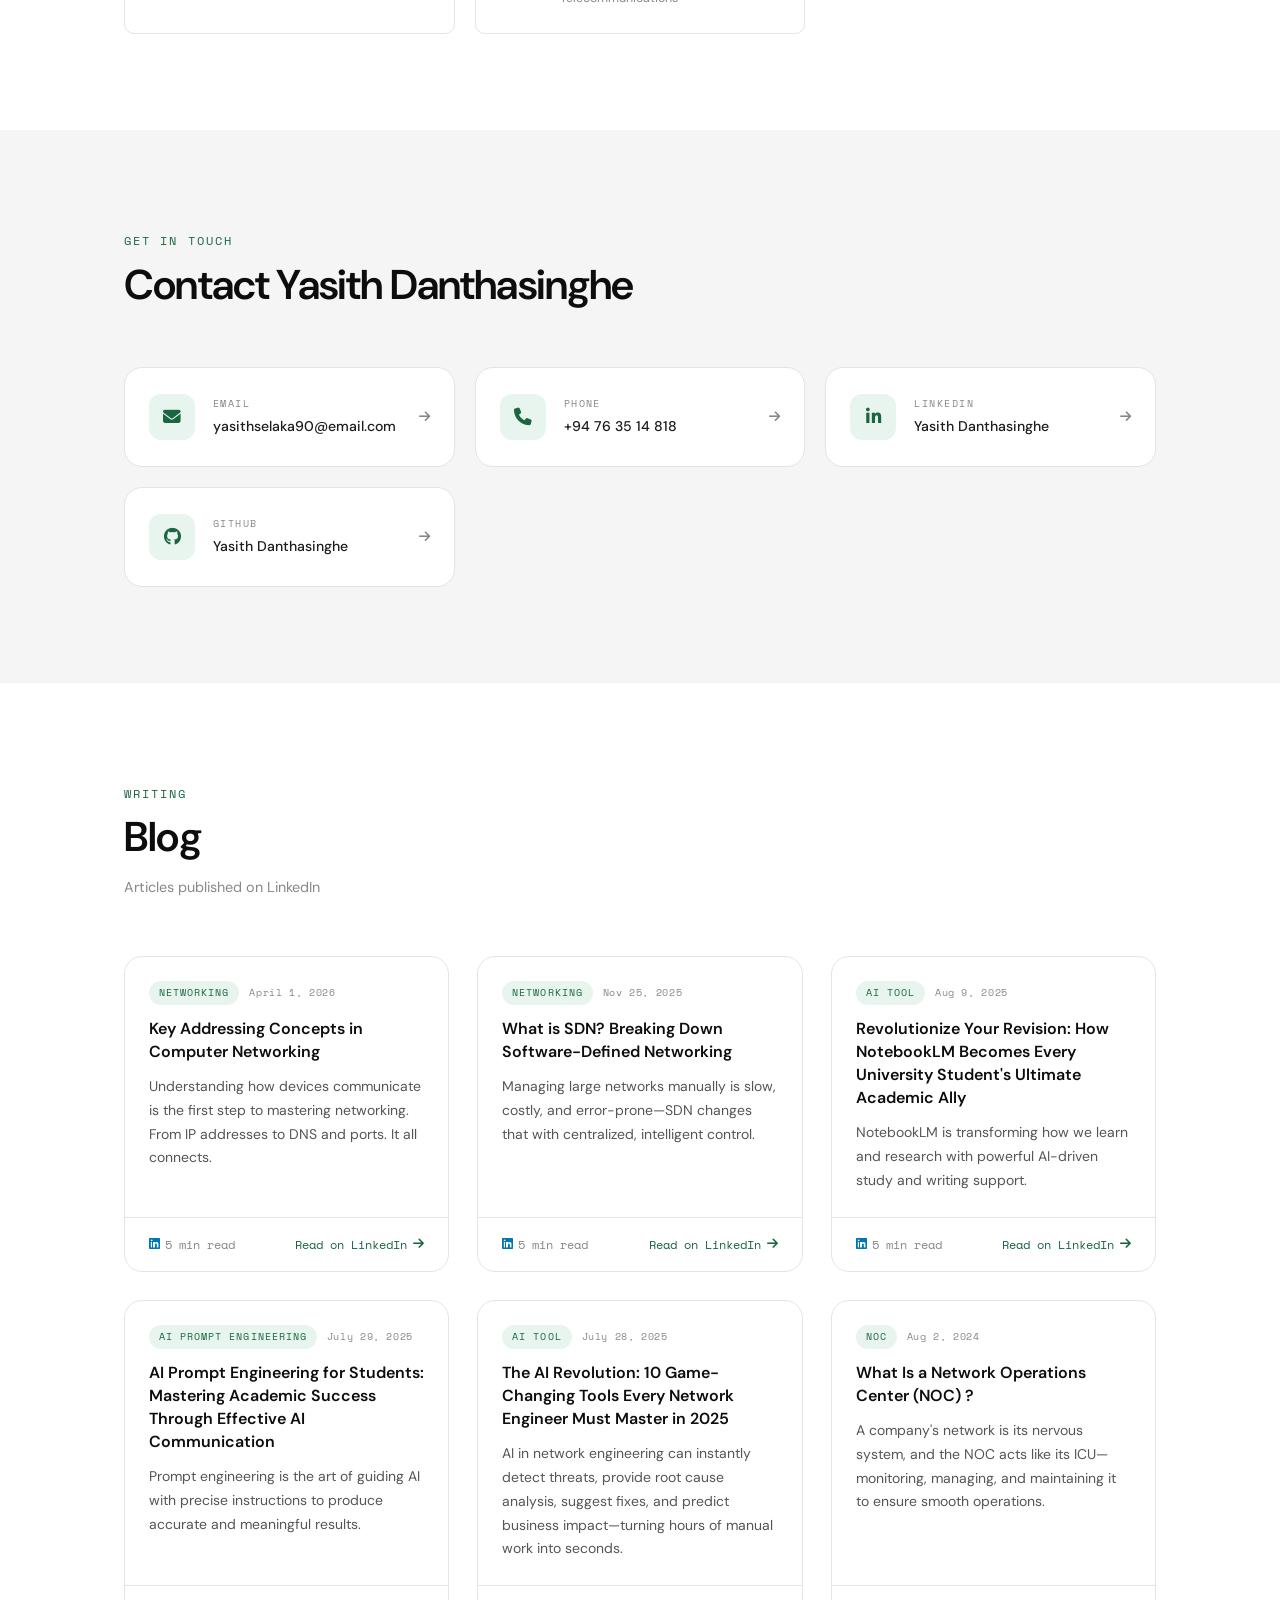
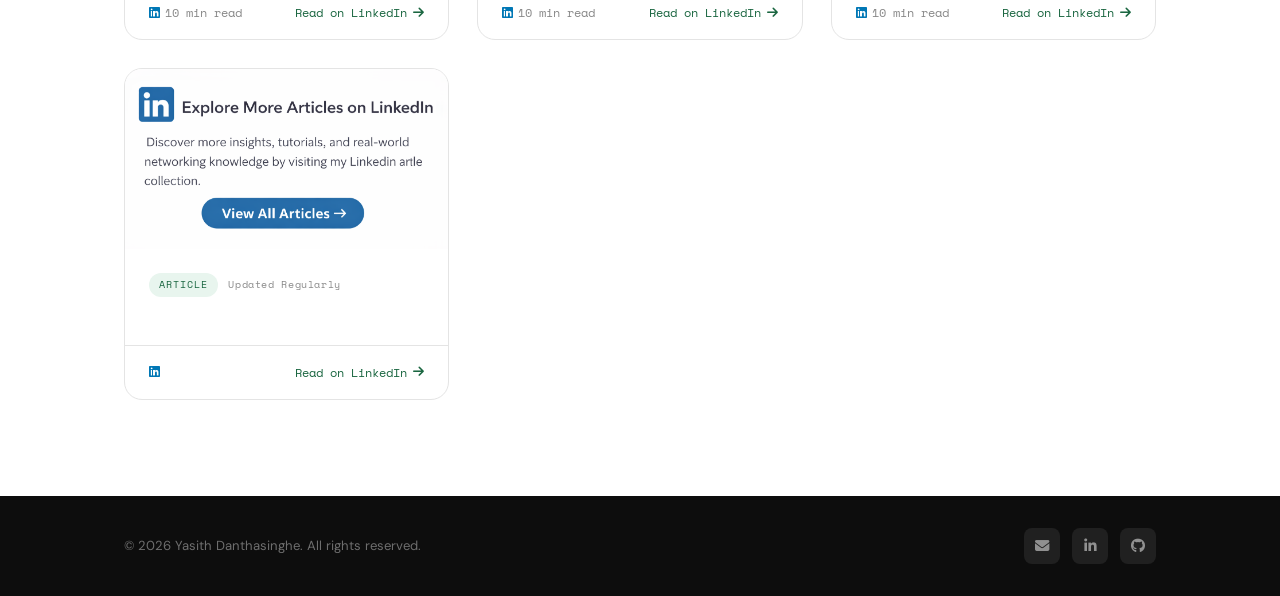
==== commit a1b374b2: "Update index.html" ====
--- a/index.html
+++ b/index.html
@@ -166,6 +166,9 @@
           <div class="hero-actions">
             <a href="#projects" class="btn btn-primary">View Projects</a>
             <a href="#contact" class="btn btn-outline">Contact Me</a>
+            <a href="resume.pdf" download class="btn btn-outline">
+              <i class="fa-solid fa-download"></i> Download CV
+              </a>
           </div>
         </div>
       </div>
--- a/style.css
+++ b/style.css
@@ -1275,3 +1275,87 @@
   color: var(--gray-400);
 }
 .blog-linkedin-badge i { color: #0077b5; }
+
+/* ============================================
+   DARK MODE TOGGLE BUTTON
+   ============================================ */
+.dark-toggle {
+  background: none;
+  border: 1px solid var(--gray-200);
+  border-radius: 8px;
+  width: 36px;
+  height: 36px;
+  display: flex;
+  align-items: center;
+  justify-content: center;
+  color: var(--gray-600);
+  cursor: pointer;
+  font-size: 0.9rem;
+  transition: all var(--transition);
+  flex-shrink: 0;
+  margin-right: 8px;
+}
+
+.dark-toggle:hover {
+  background: var(--green-light);
+  color: var(--green);
+  border-color: var(--green);
+}
+
+/* ============================================
+   DARK MODE — Color Overrides
+   ============================================ */
+body.dark {
+  --green:        #2ecc71;
+  --green-mid:    #27ae60;
+  --green-light:  #1a2e22;
+  --green-xlight: #141a17;
+  --black:        #f0f0f0;
+  --dark:         #e0e0e0;
+  --gray-800:     #cccccc;
+  --gray-600:     #aaaaaa;
+  --gray-400:     #777777;
+  --gray-200:     #2a2a2a;
+  --gray-100:     #1a1a1a;
+  --white:        #121212;
+}
+
+body.dark .navbar {
+  background: rgba(18, 18, 18, 0.95);
+  border-bottom-color: #2a2a2a;
+}
+
+body.dark .hero {
+  background: #121212;
+}
+
+body.dark .hero-bg-grid {
+  opacity: 0.12;
+}
+
+body.dark .hero-bg-grid::after {
+  background: linear-gradient(transparent, #121212);
+}
+
+body.dark .footer {
+  background: #0a0a0a;
+}
+
+body.dark .timeline-marker {
+  border-color: #121212;
+}
+
+body.dark .btn-primary {
+  background: var(--green);
+  border-color: var(--green);
+  color: #fff;
+}
+
+body.dark .btn-outline {
+  color: var(--green);
+  border-color: var(--green);
+}
+
+body.dark .btn-outline:hover {
+  background: var(--green-light);
+}
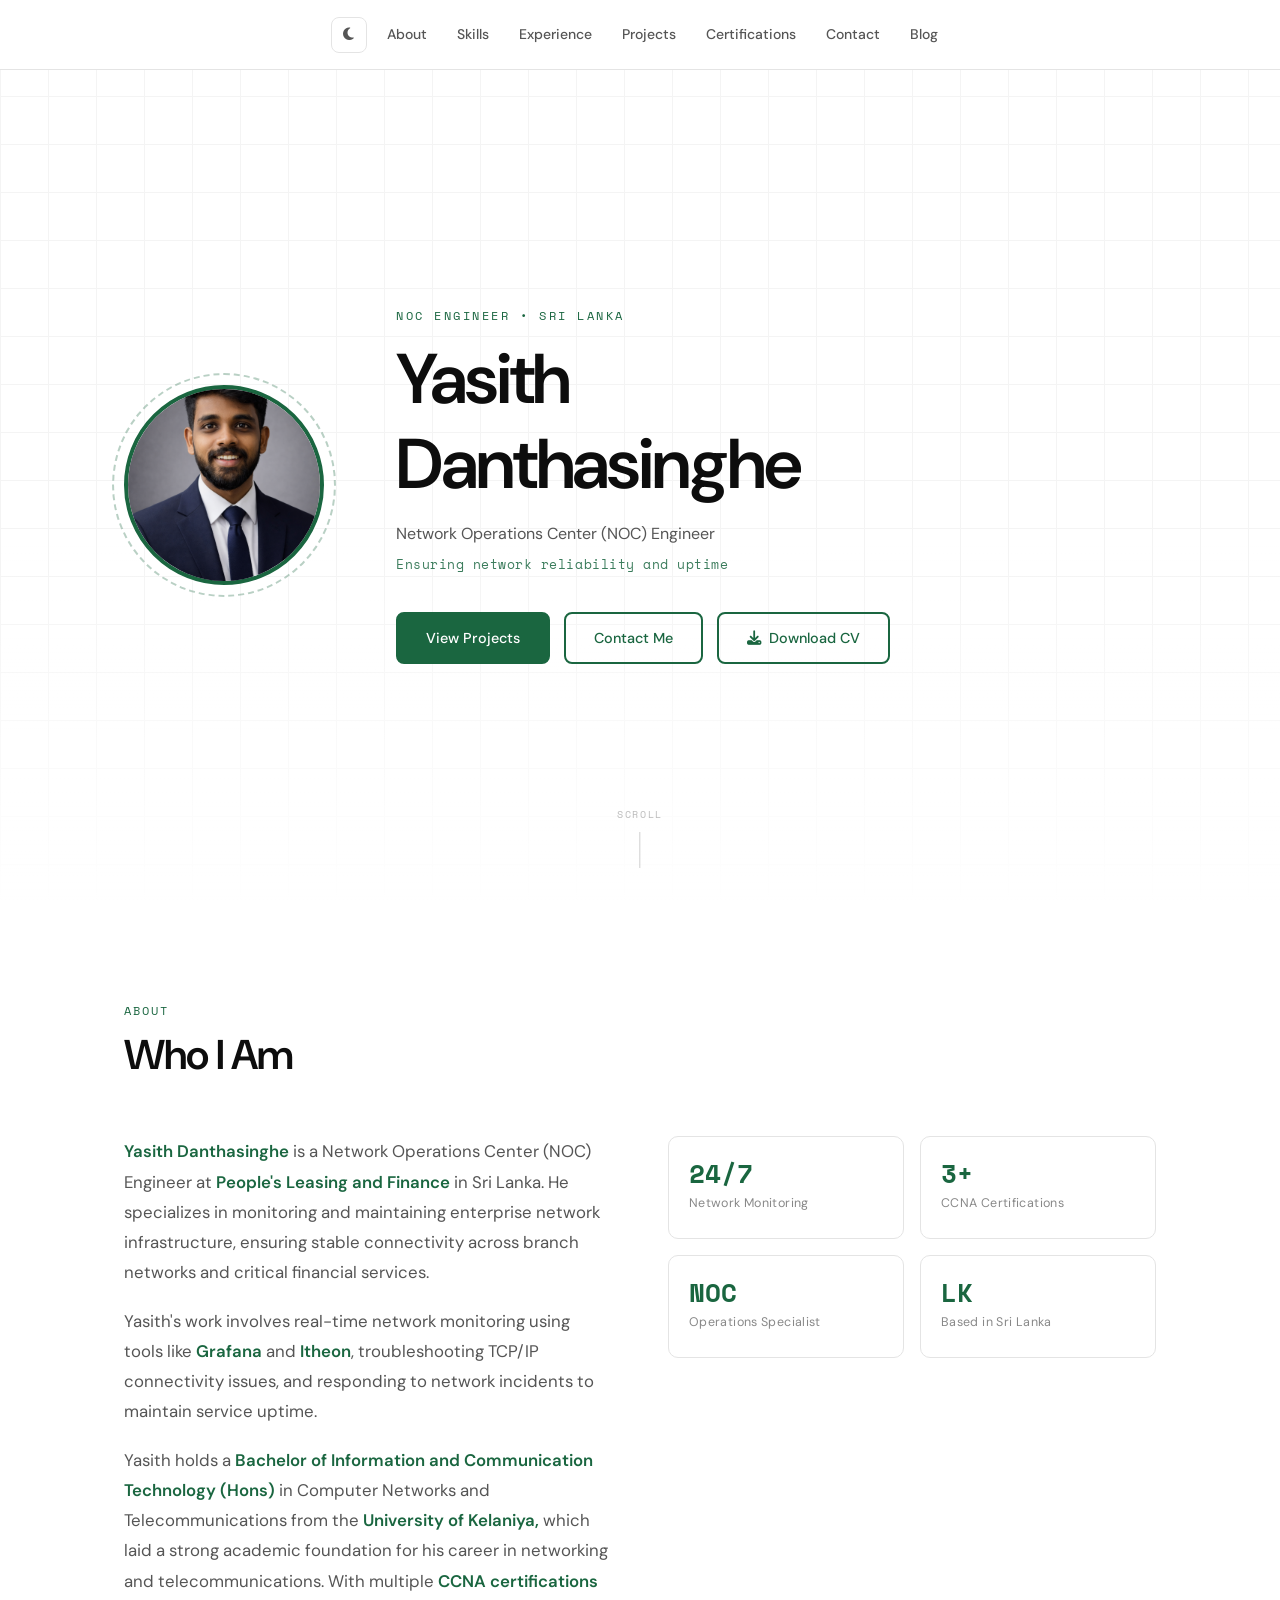
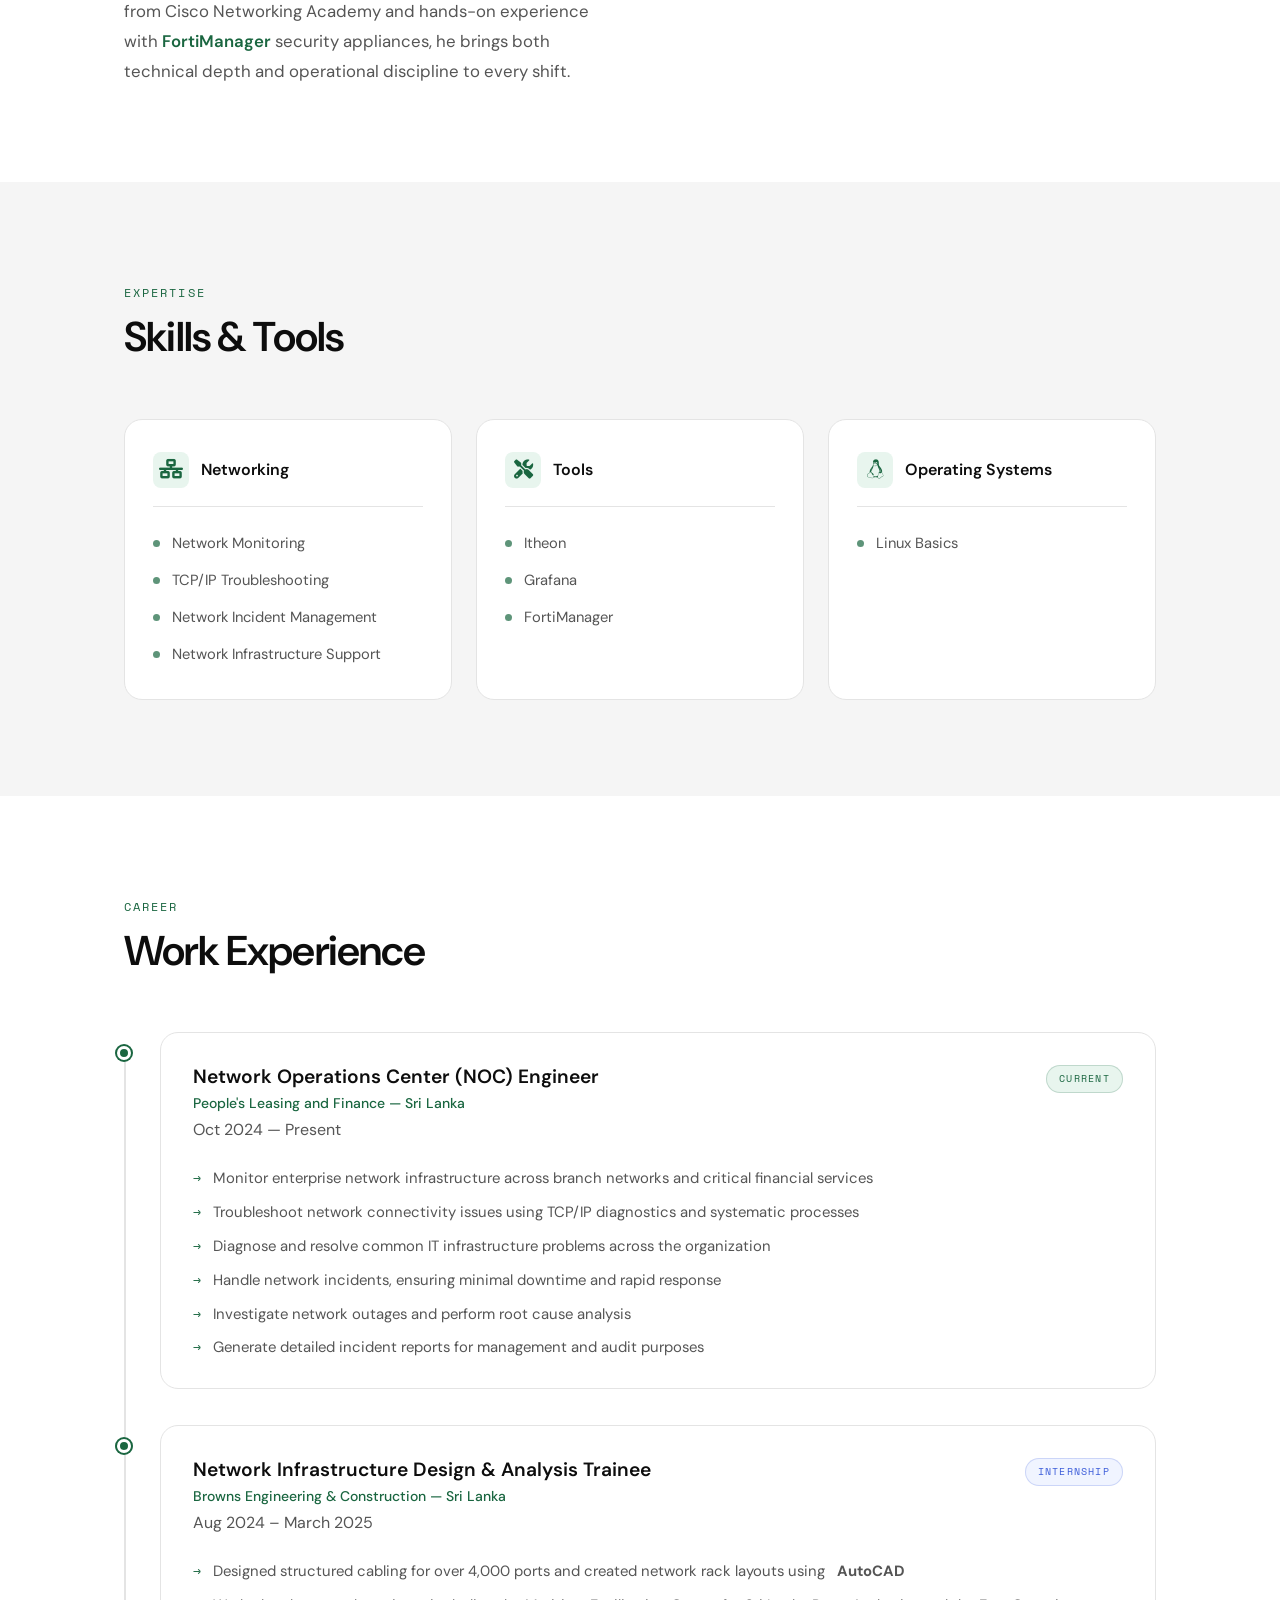
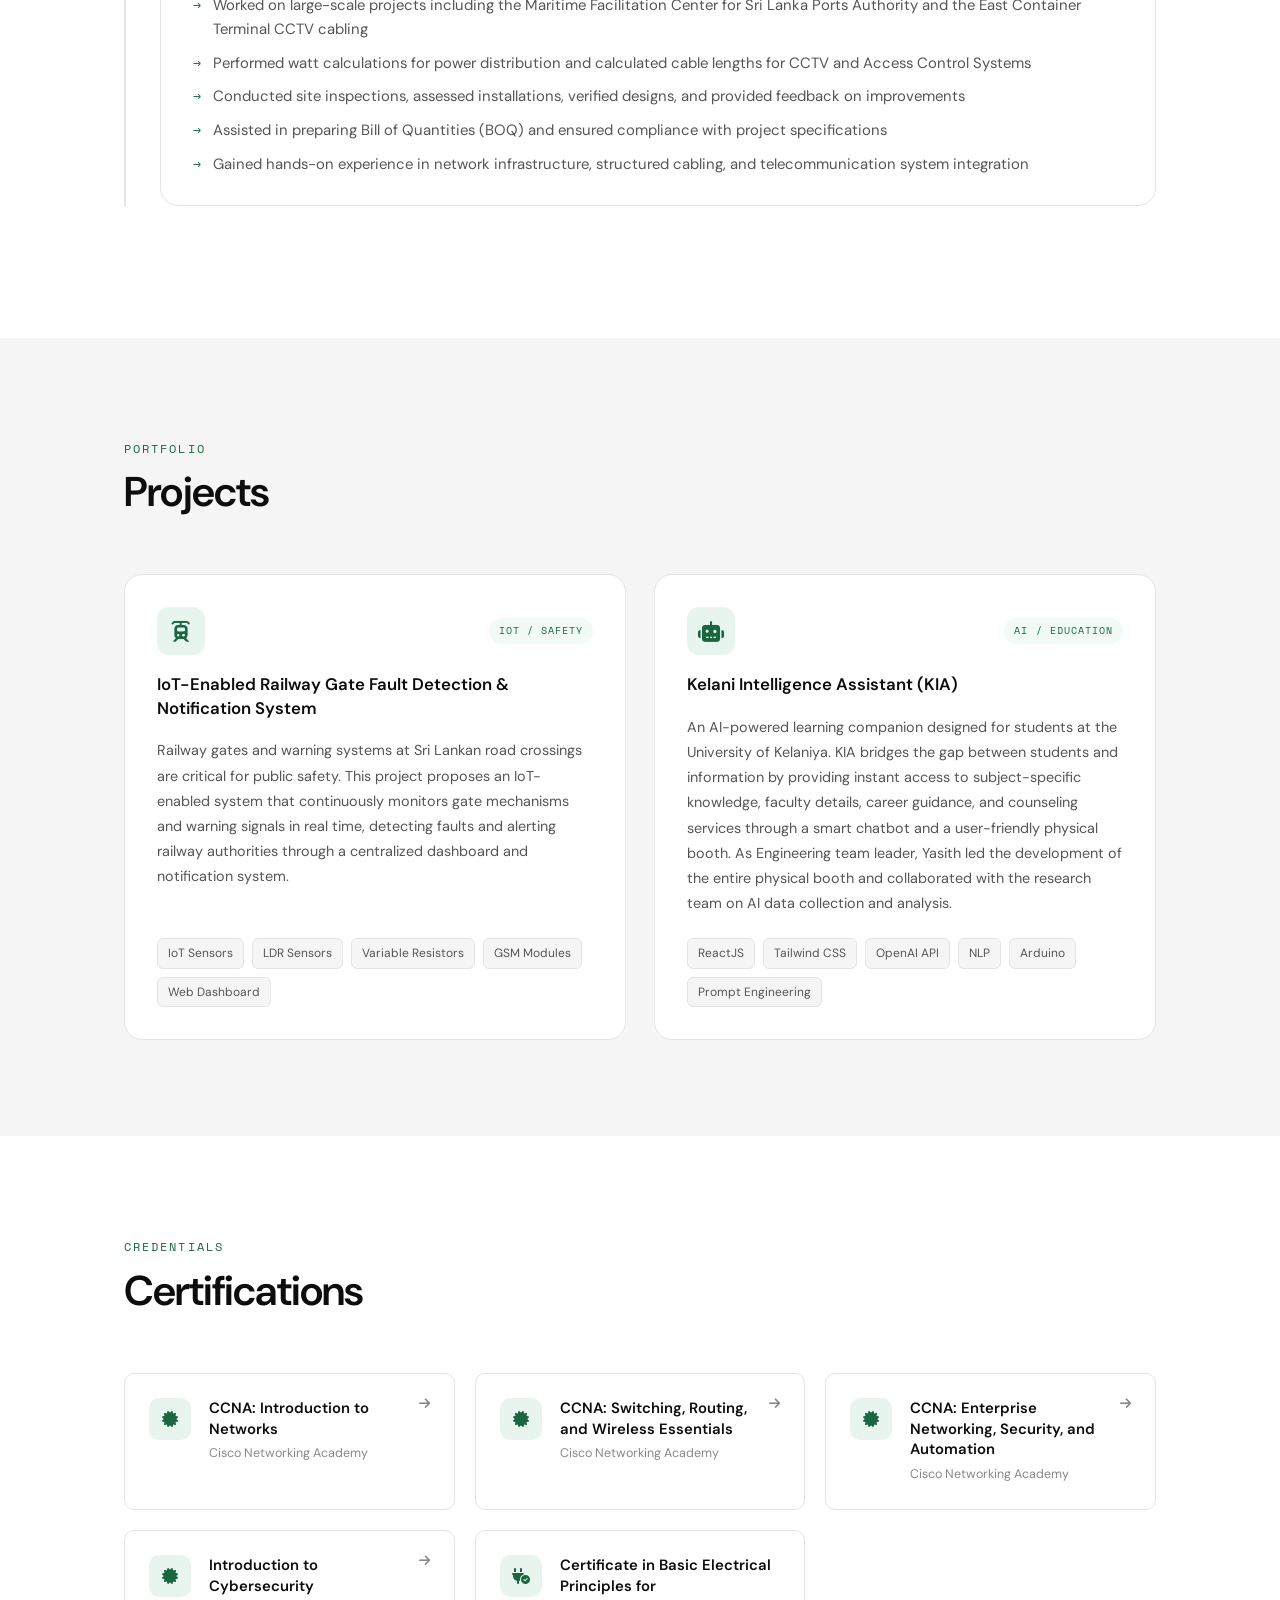
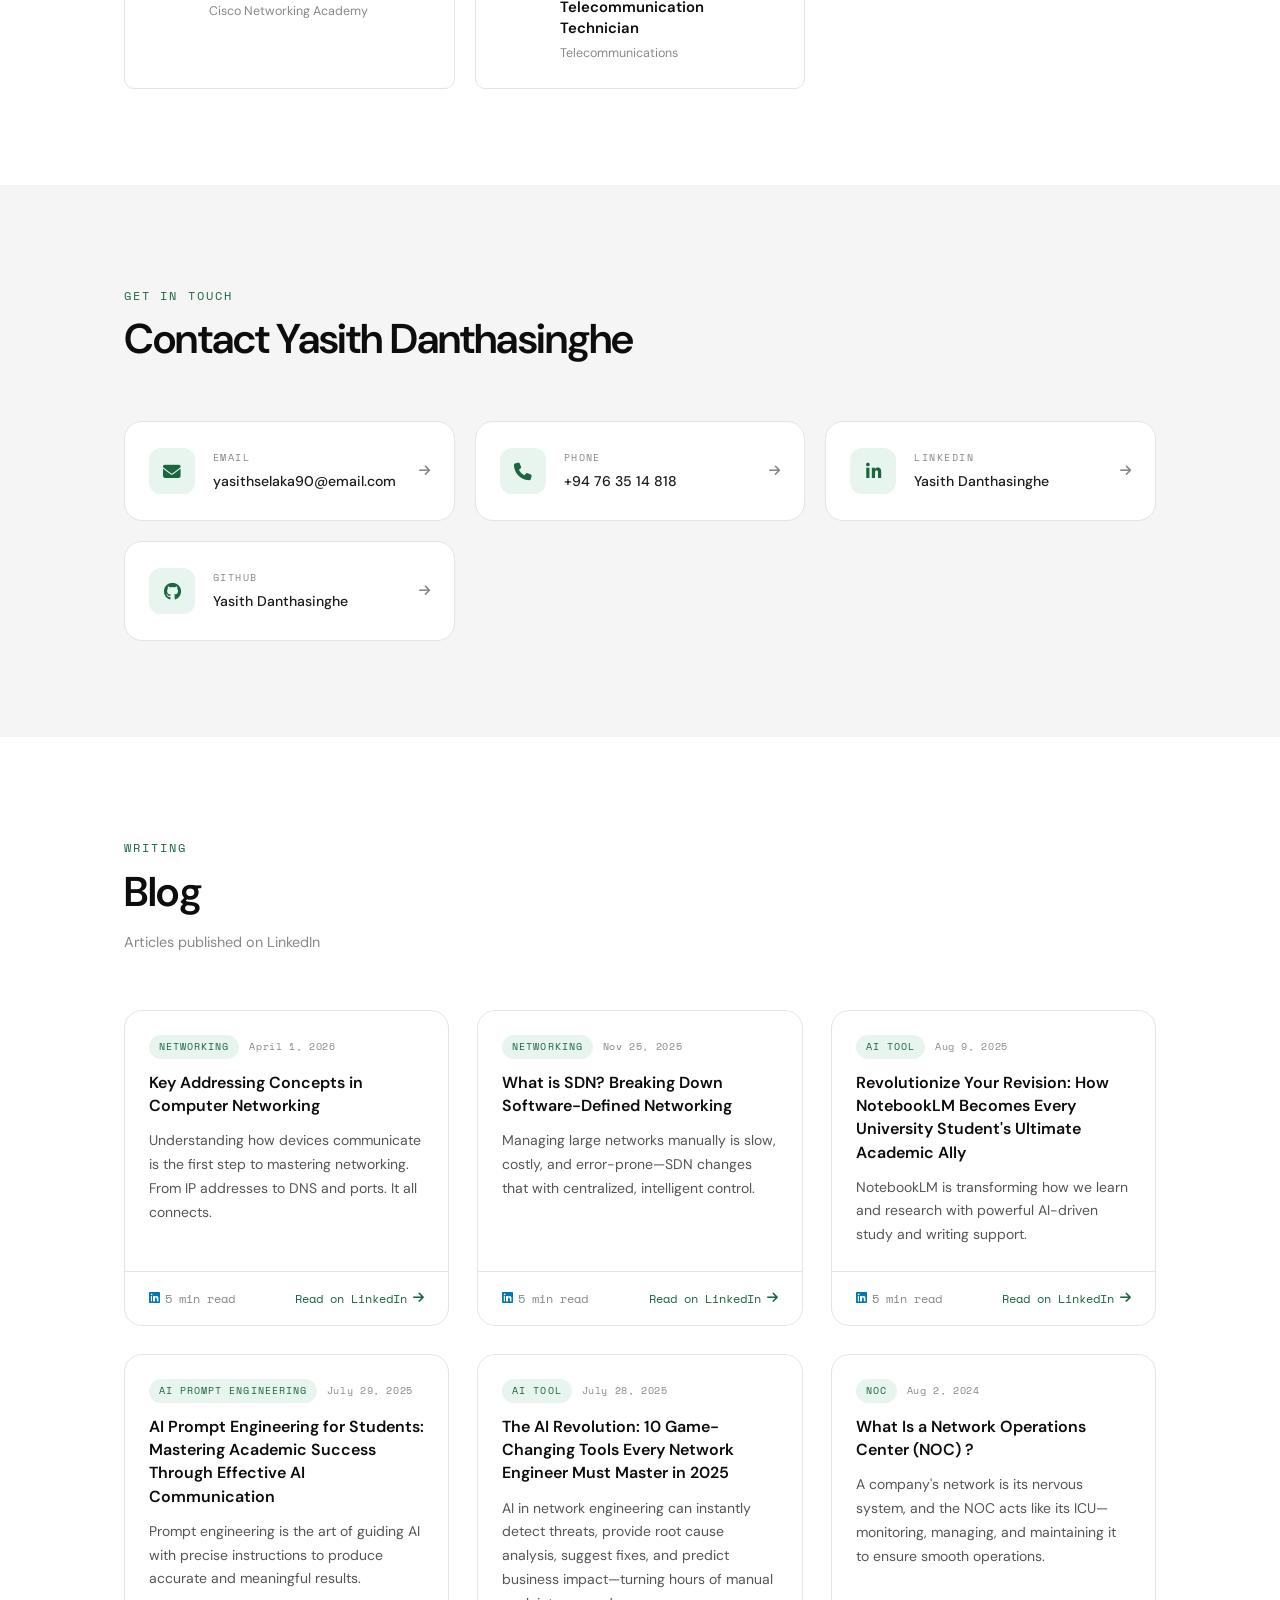
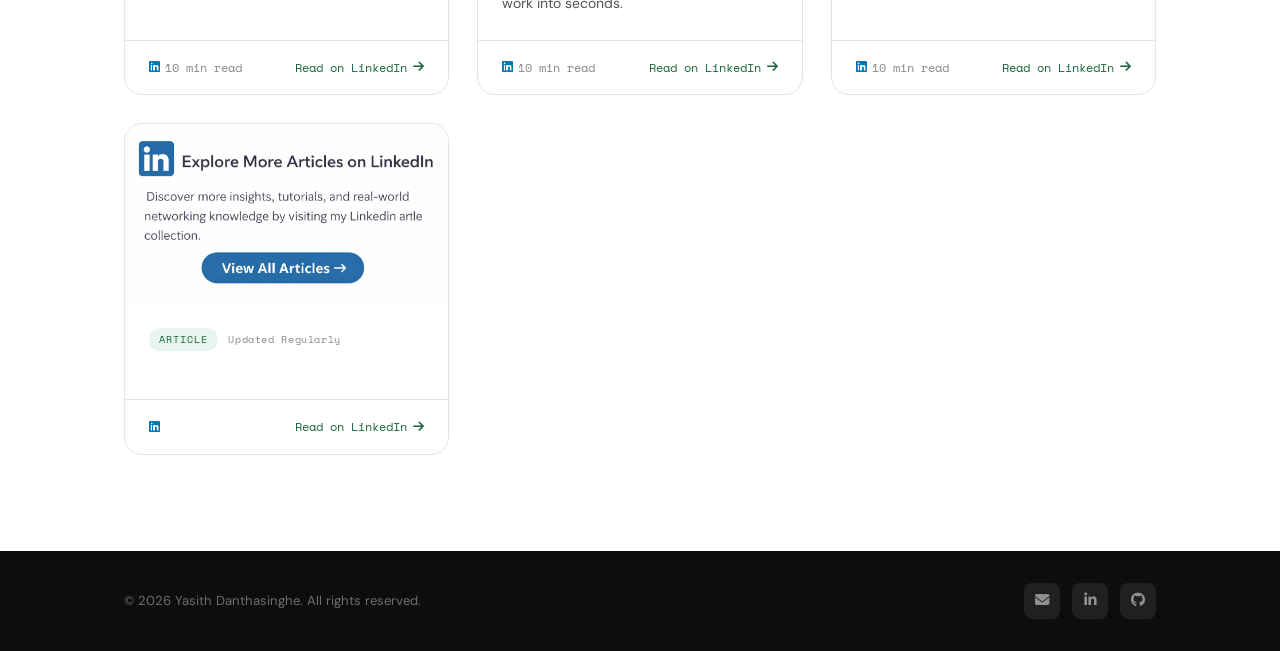
==== commit 3fd8f6fc: "Update index.html" ====
--- a/index.html
+++ b/index.html
@@ -291,6 +291,7 @@
                 <div>
                   <h3 class="job-title">Network Operations Center (NOC) Engineer</h3>
                   <p class="job-company">People's Leasing and Finance &mdash; Sri Lanka</p>
+                  <p class="job-date">Oct 2024 — Present</p>
                 </div>
                 <span class="job-badge">Current</span>
               </div>
@@ -311,6 +312,7 @@
                 <div>
                   <h3 class="job-title">Network Infrastructure Design &amp; Analysis Trainee</h3>
                   <p class="job-company">Browns Engineering &amp; Construction &mdash; Sri Lanka</p>
+                  <p class="job-date">Aug 2024 – March 2025</p>
                 </div>
                 <span class="job-badge internship">Internship</span>
               </div>
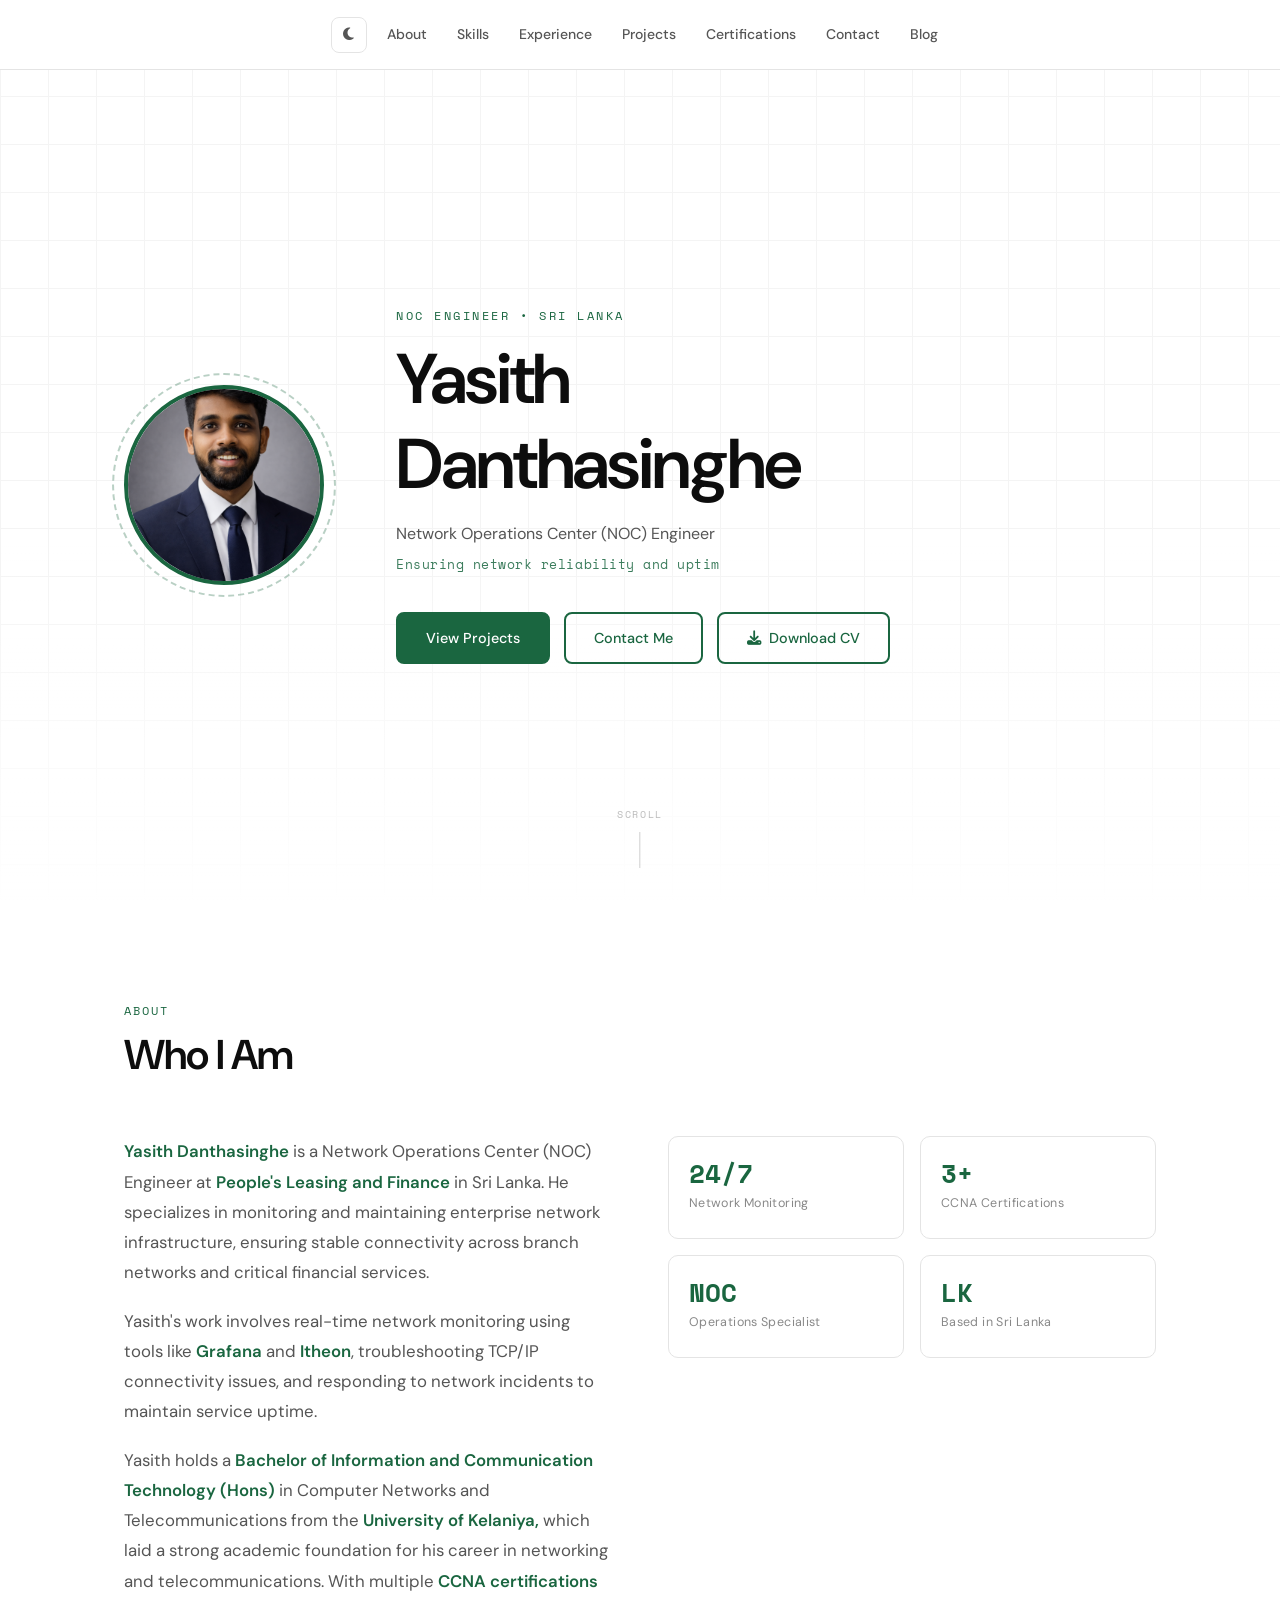
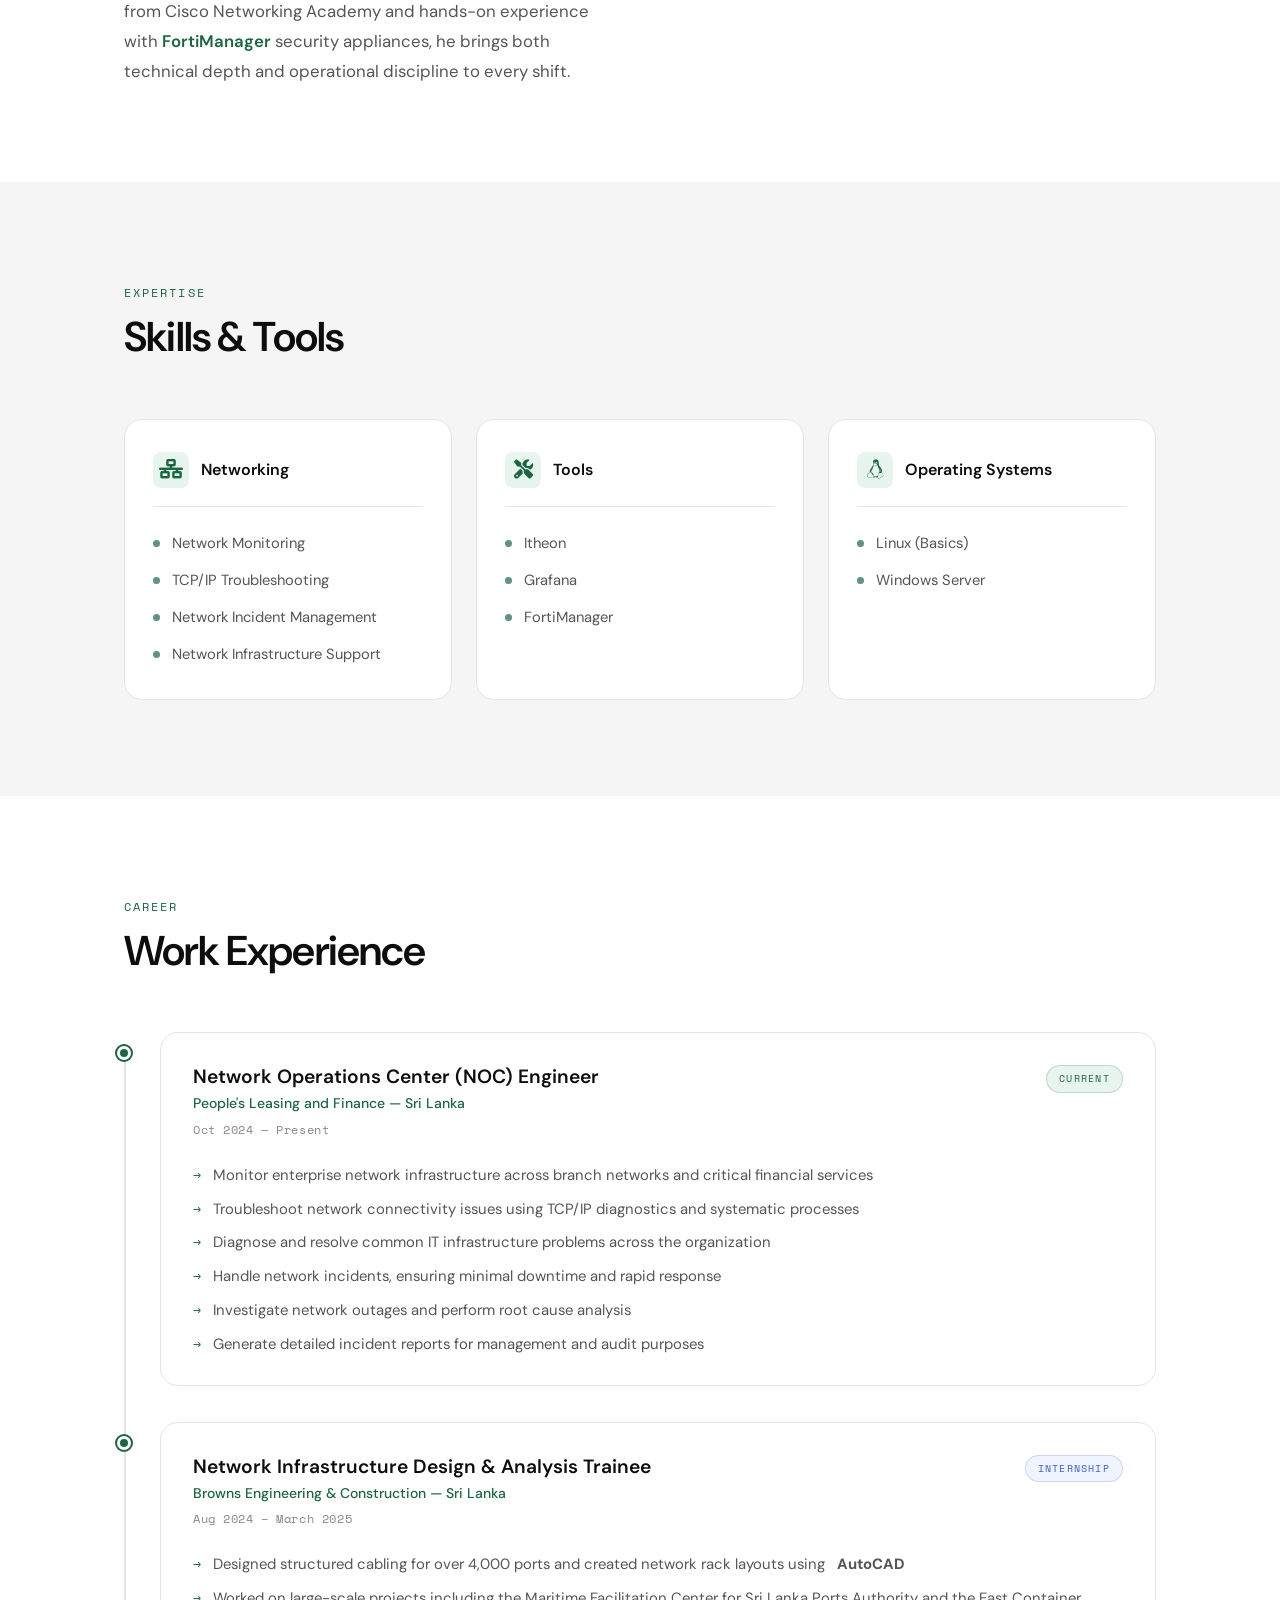
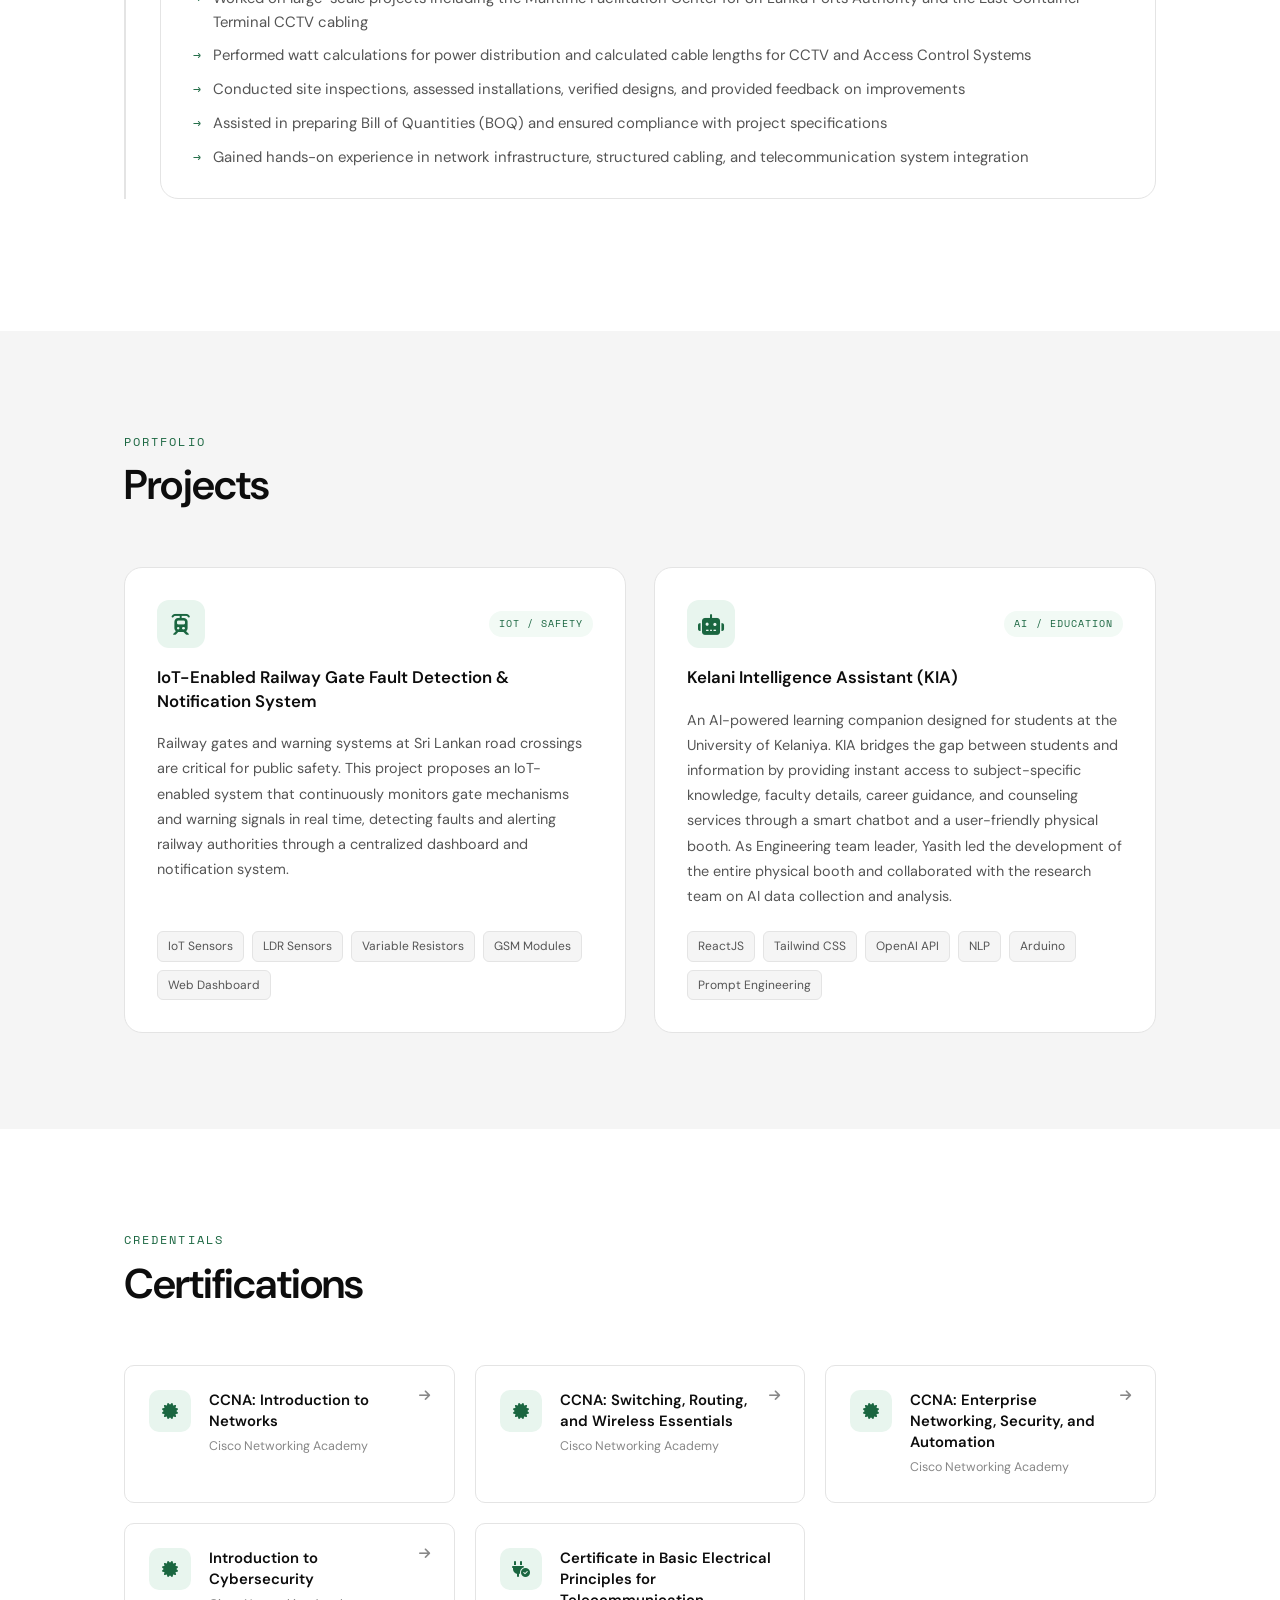
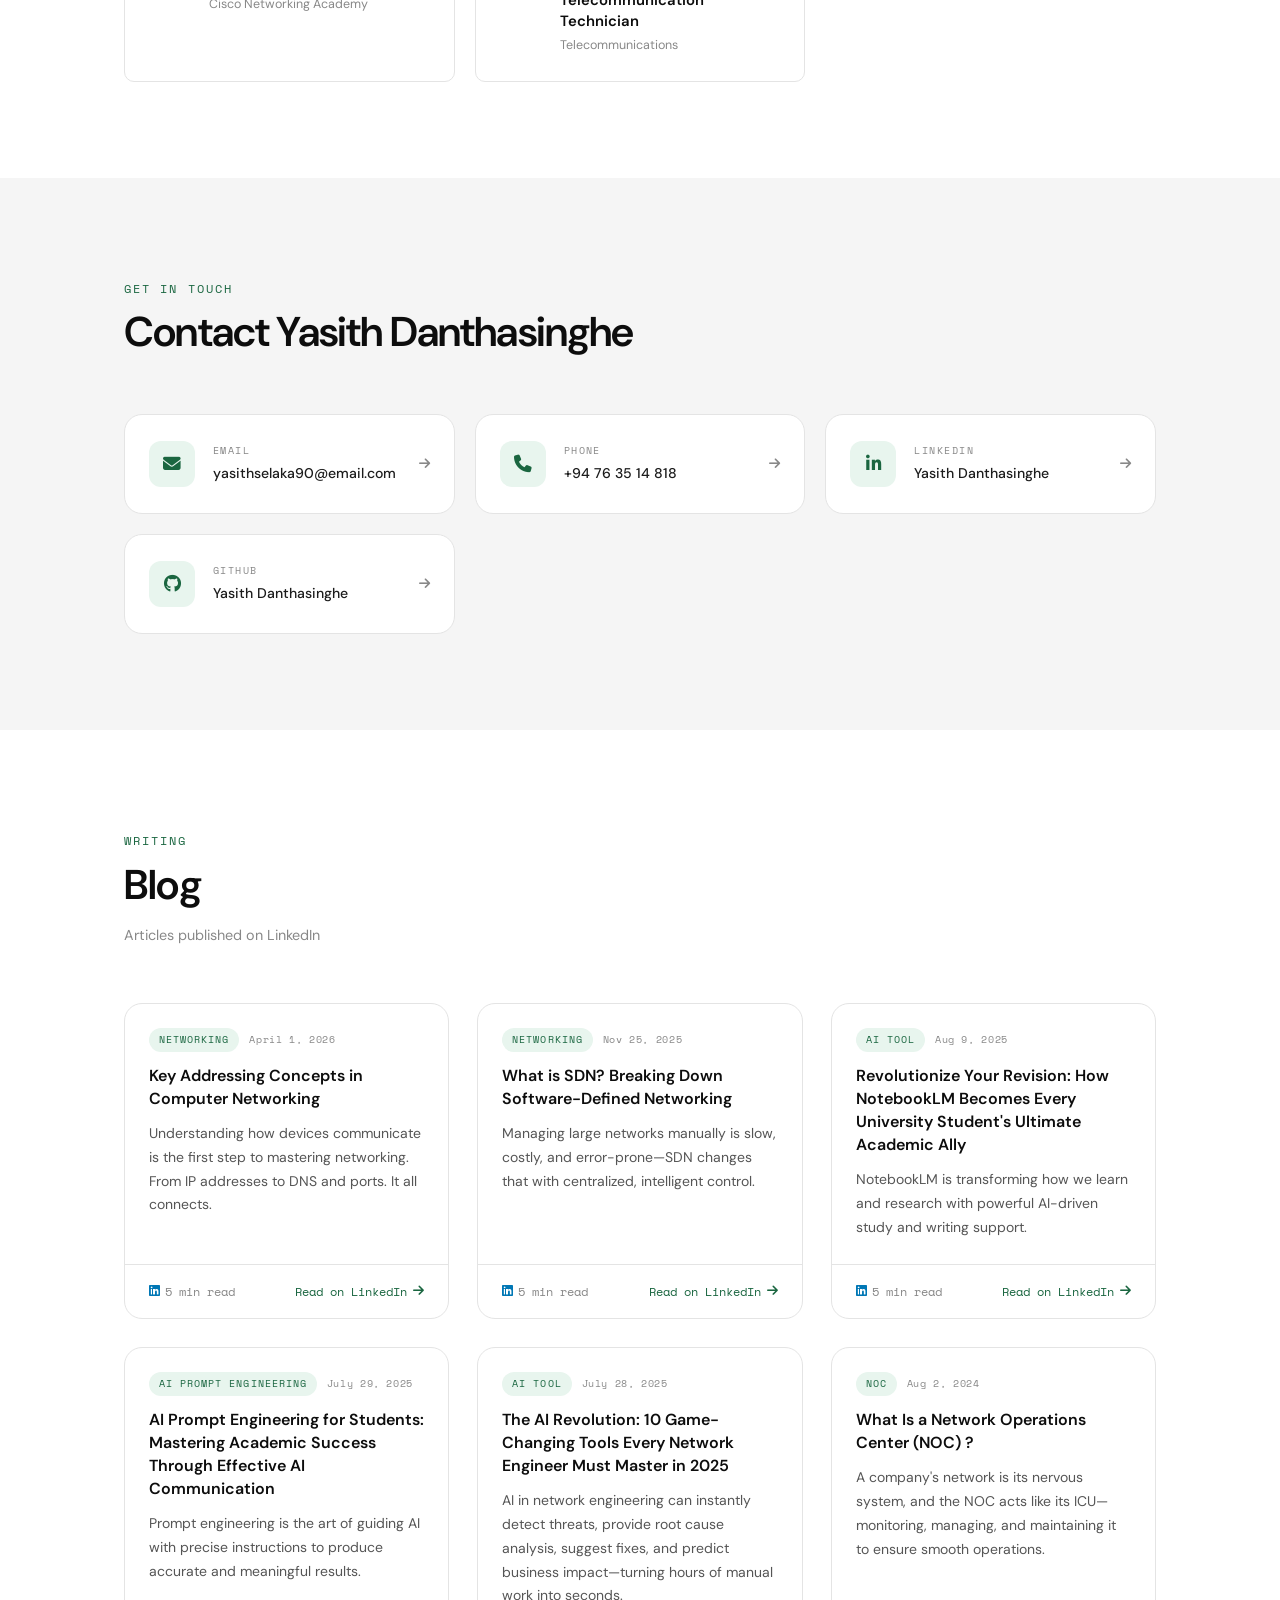
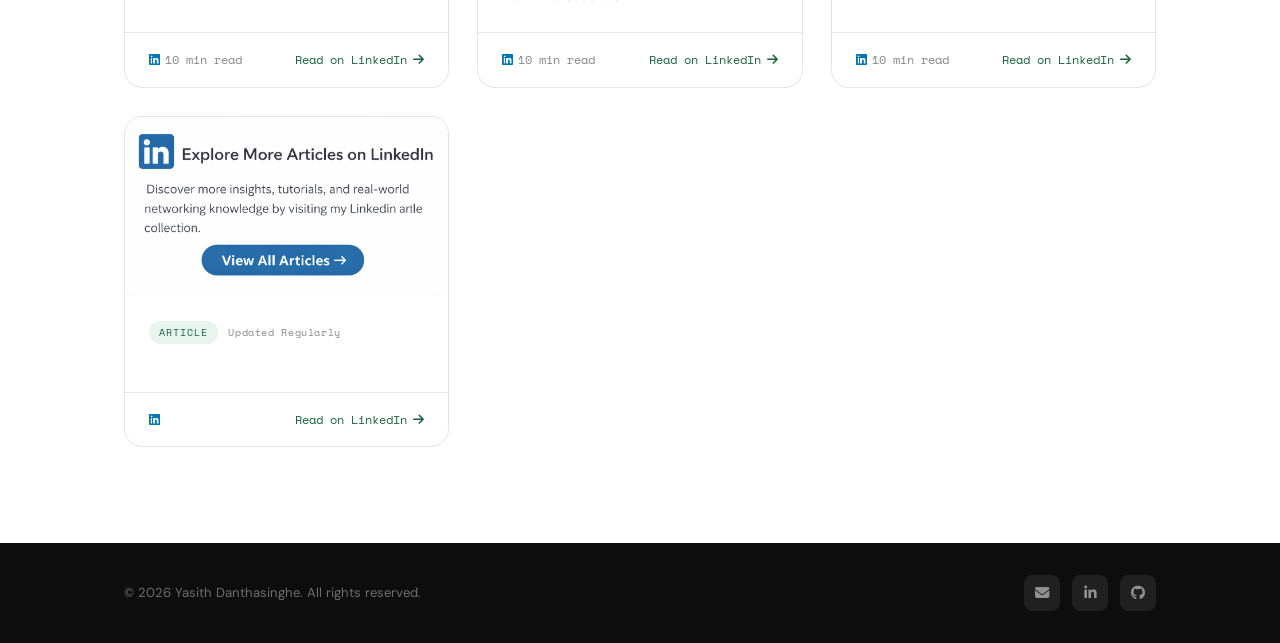
==== commit 9b0885de: "Update index.html" ====
--- a/index.html
+++ b/index.html
@@ -268,7 +268,8 @@
               <h3>Operating Systems</h3>
             </div>
             <ul class="skill-list" role="list">
-              <li class="skill-item"><span class="skill-dot"></span>Linux Basics</li>
+              <li class="skill-item"><span class="skill-dot"></span>Linux (Basics)</li>
+              <li class="skill-item"><span class="skill-dot"></span>Windows Server</li>
             </ul>
           </div>
 
--- a/style.css
+++ b/style.css
@@ -615,6 +615,13 @@
   color: #3a5bd9;
   border-color: rgba(58,91,217,.2);
 }
+.job-date {
+  font-family: var(--font-mono);
+  font-size: 0.72rem;
+  color: var(--gray-400);
+  margin-top: 4px;
+  letter-spacing: 0.05em;
+}
 
 /* ============================================
    PROJECTS SECTION
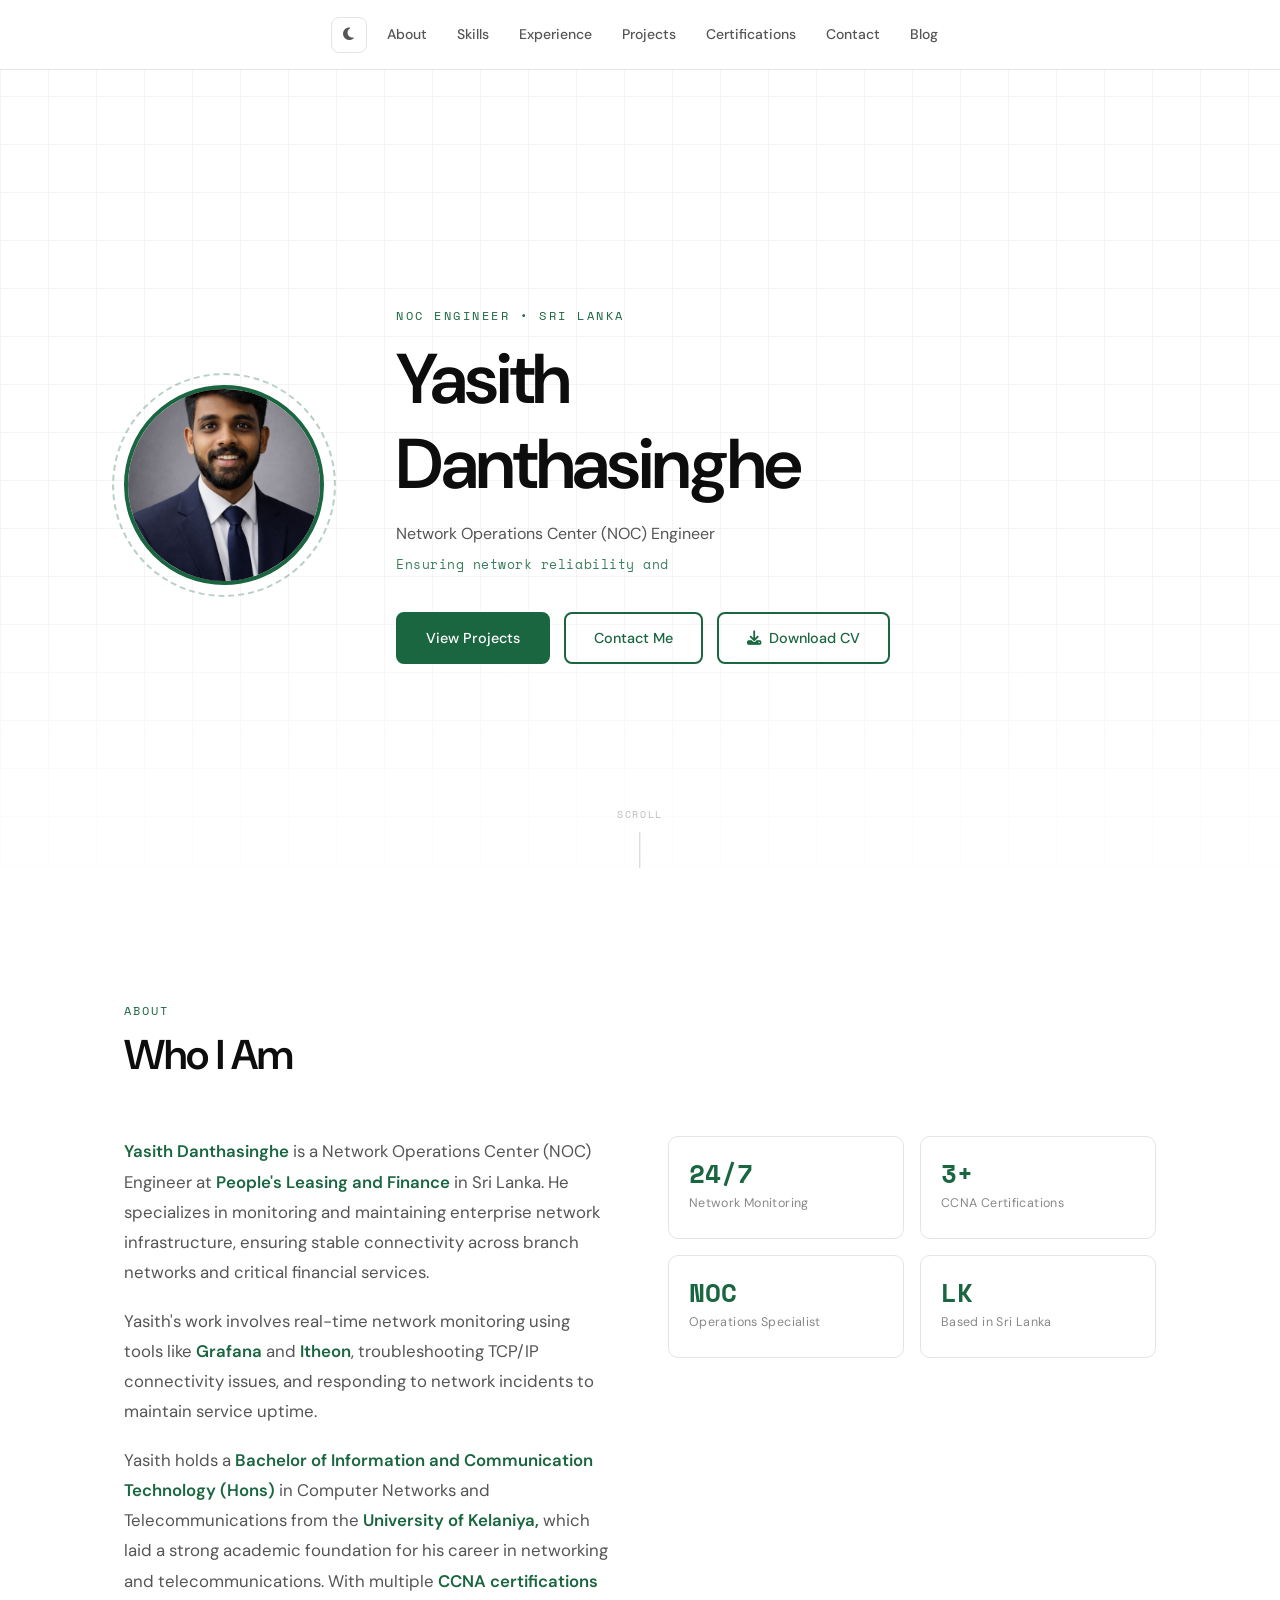
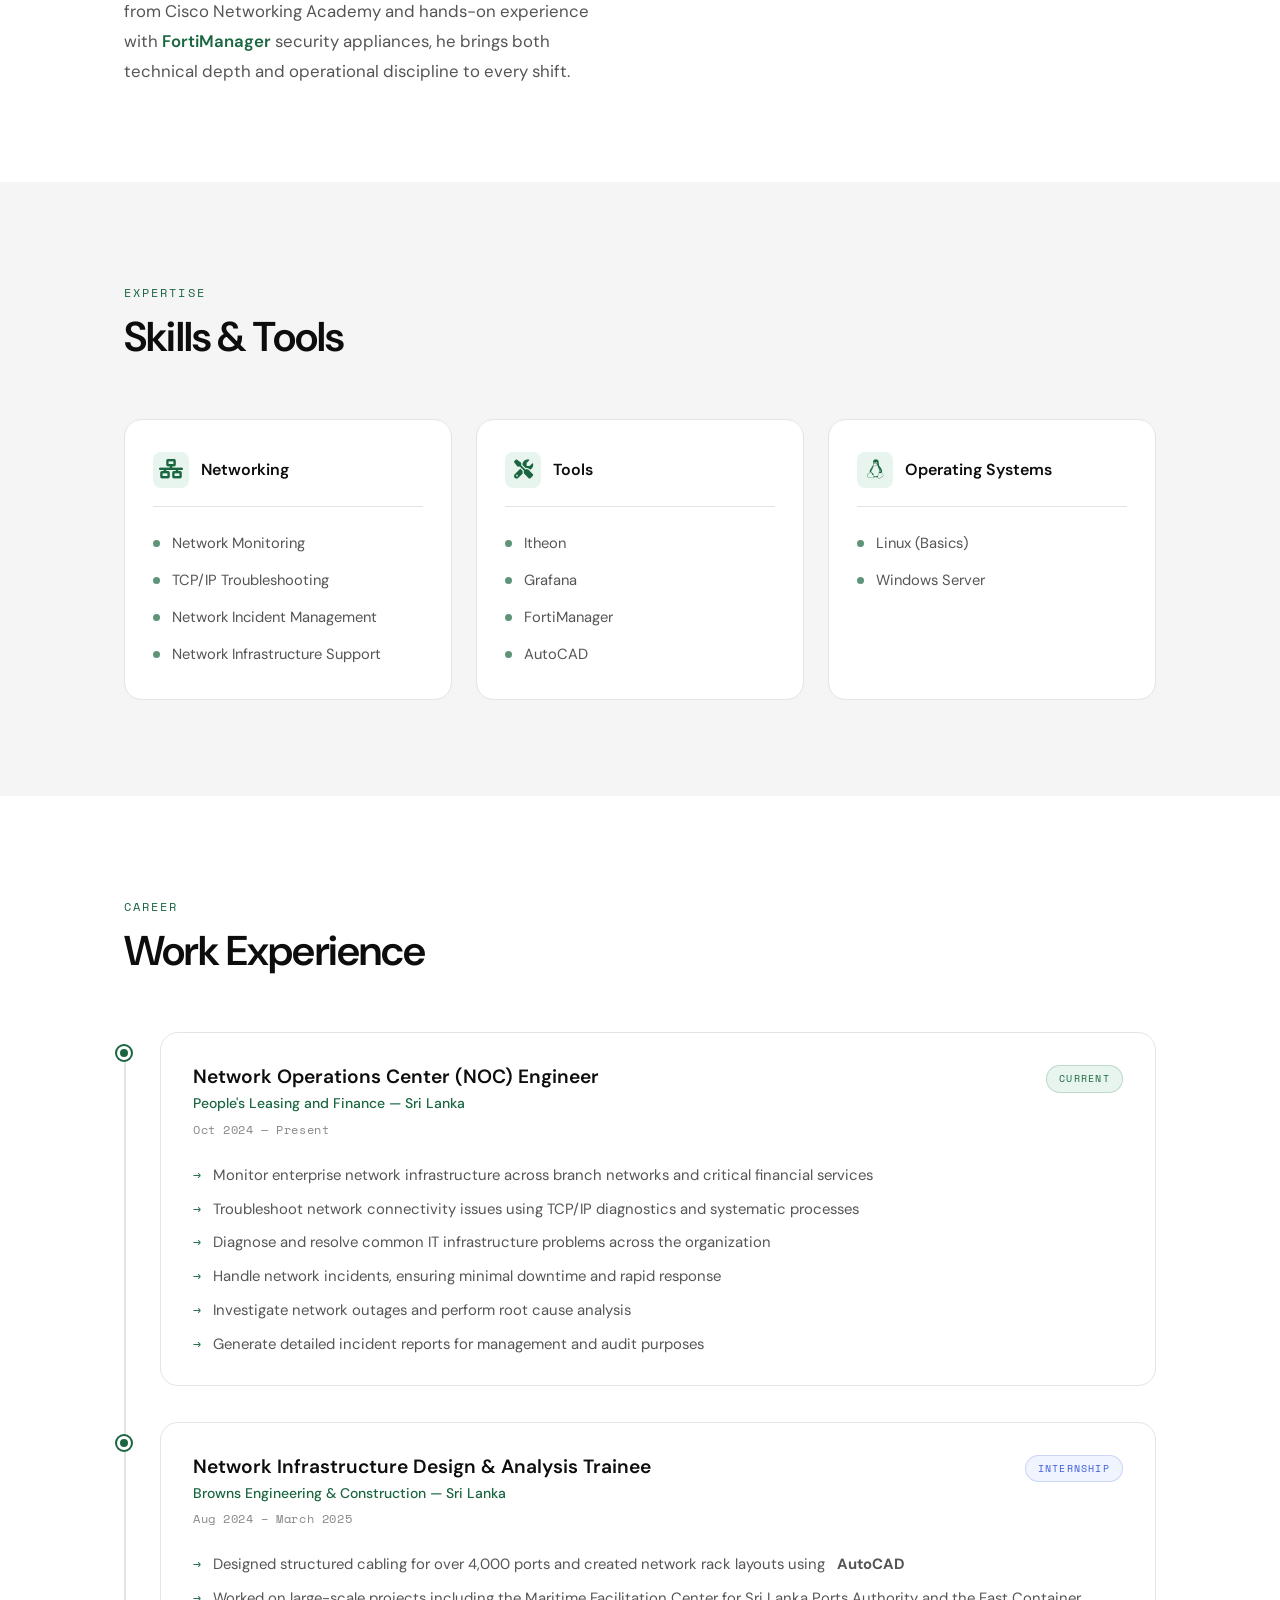
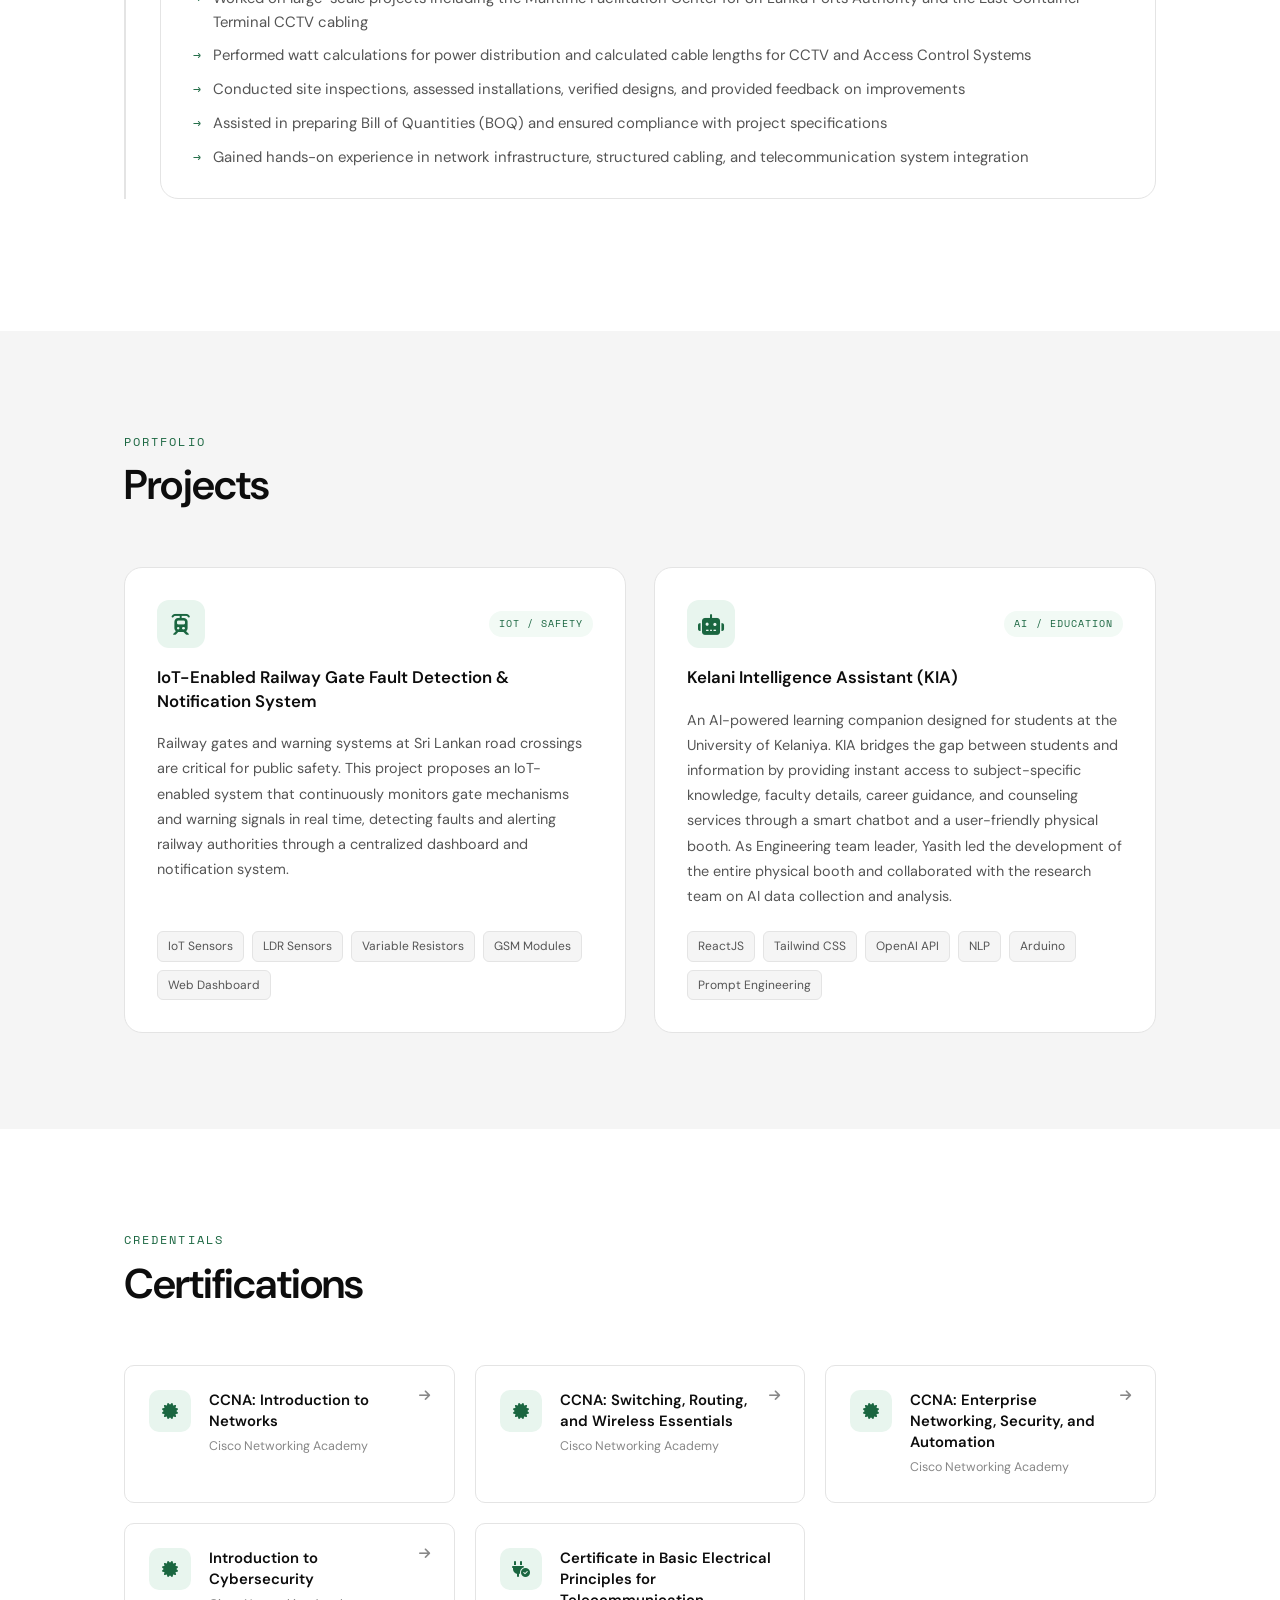
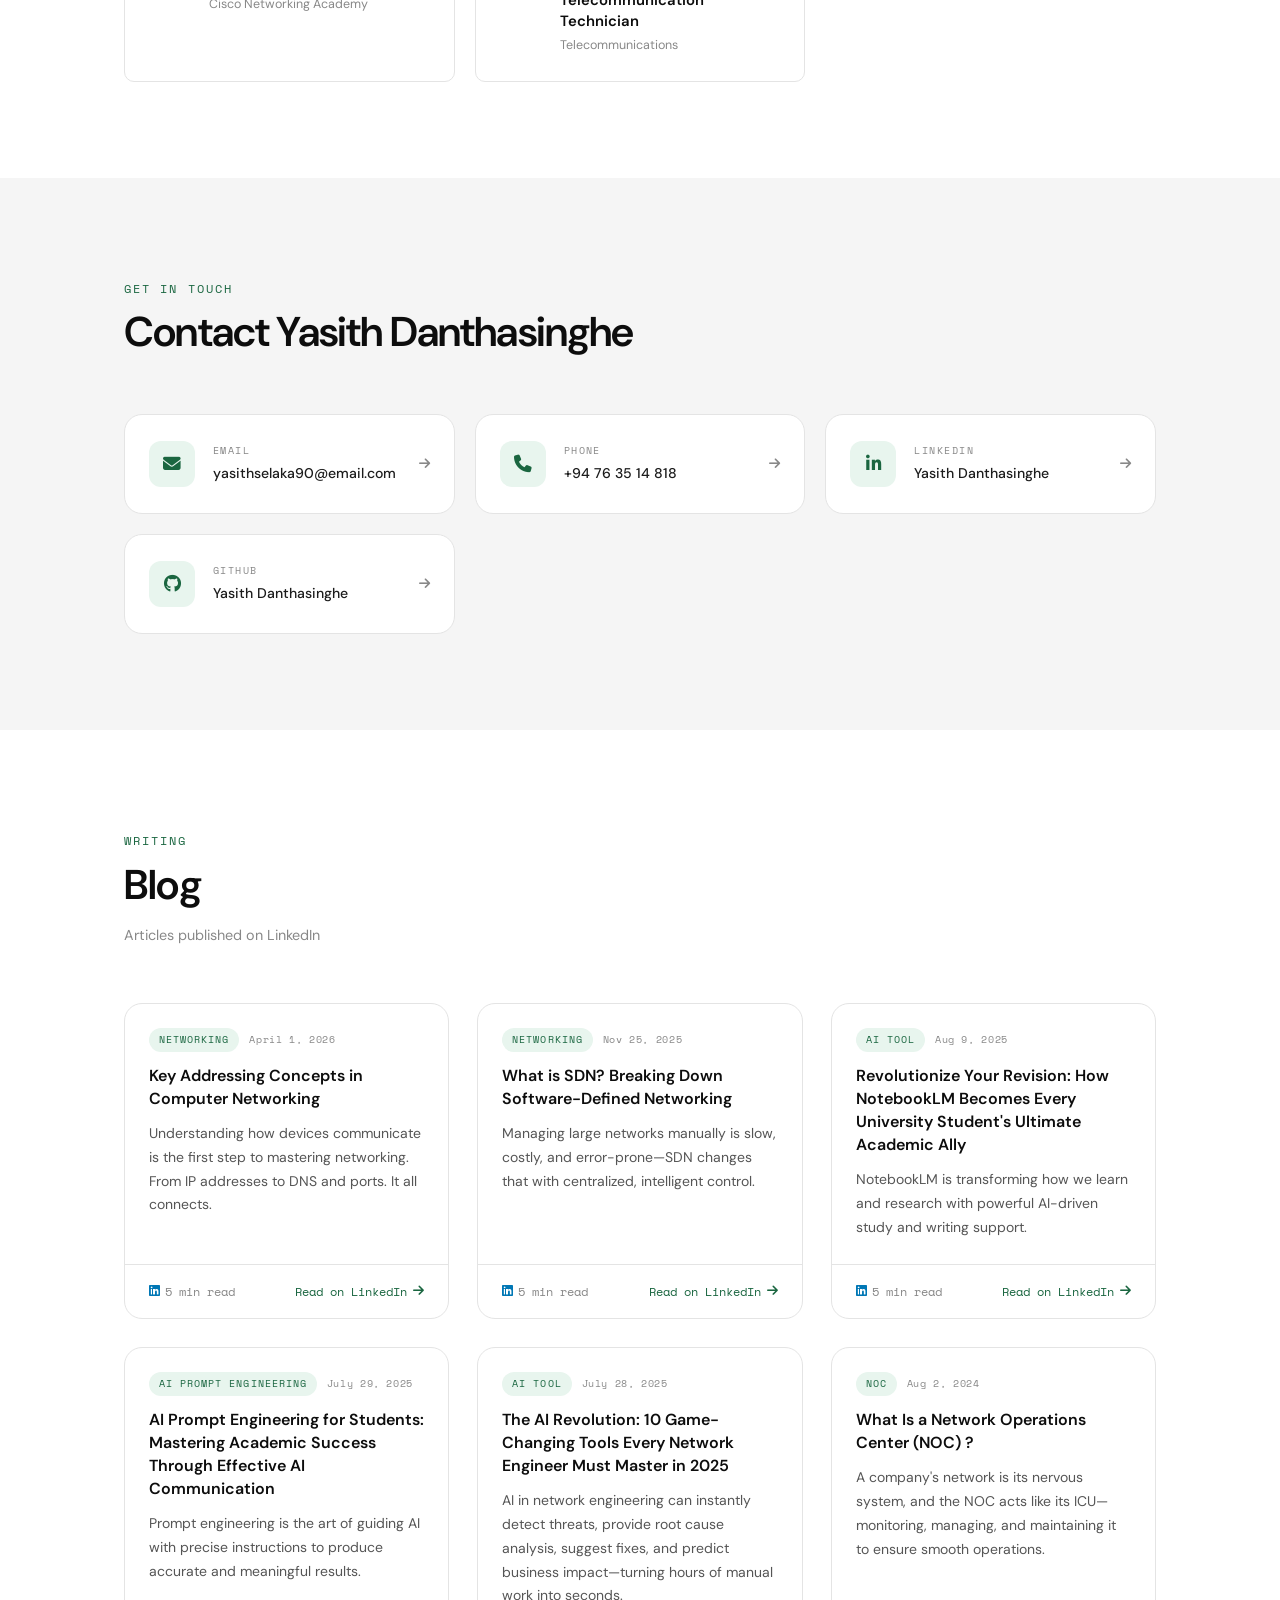
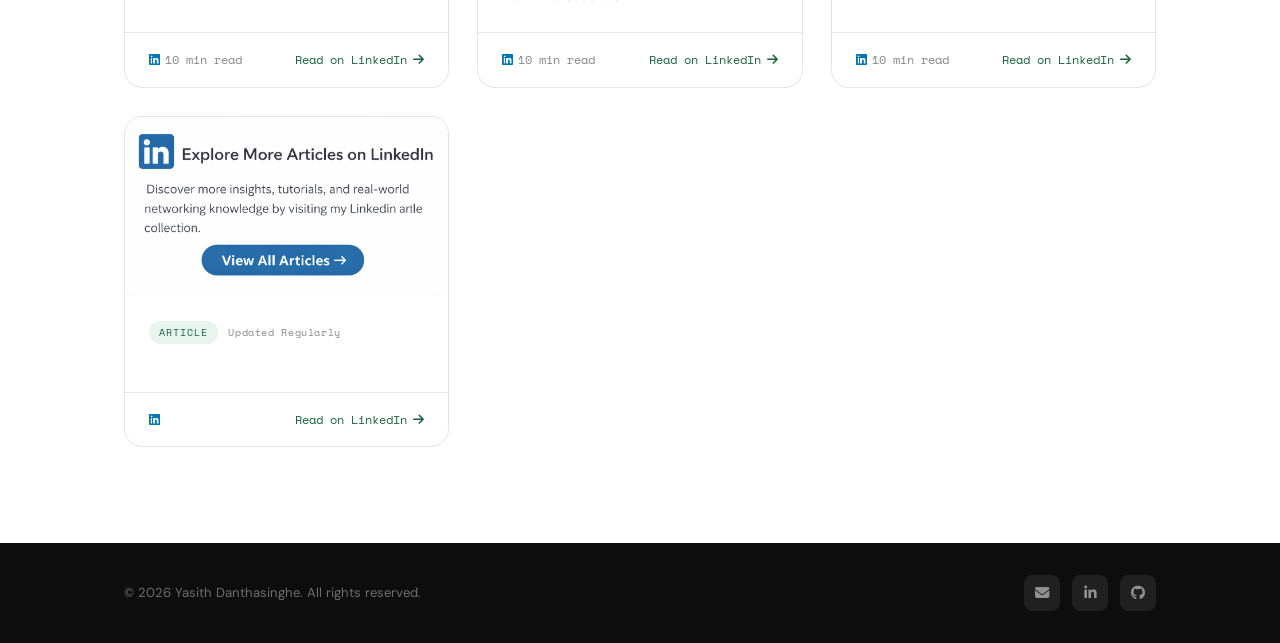
==== commit e3e0ef59: "Update index.html" ====
--- a/index.html
+++ b/index.html
@@ -259,6 +259,7 @@
               <li class="skill-item"><span class="skill-dot"></span>Itheon</li>
               <li class="skill-item"><span class="skill-dot"></span>Grafana</li>
               <li class="skill-item"><span class="skill-dot"></span>FortiManager</li>
+              <li class="skill-item"><span class="skill-dot"></span>AutoCAD</li>
             </ul>
           </div>
 
